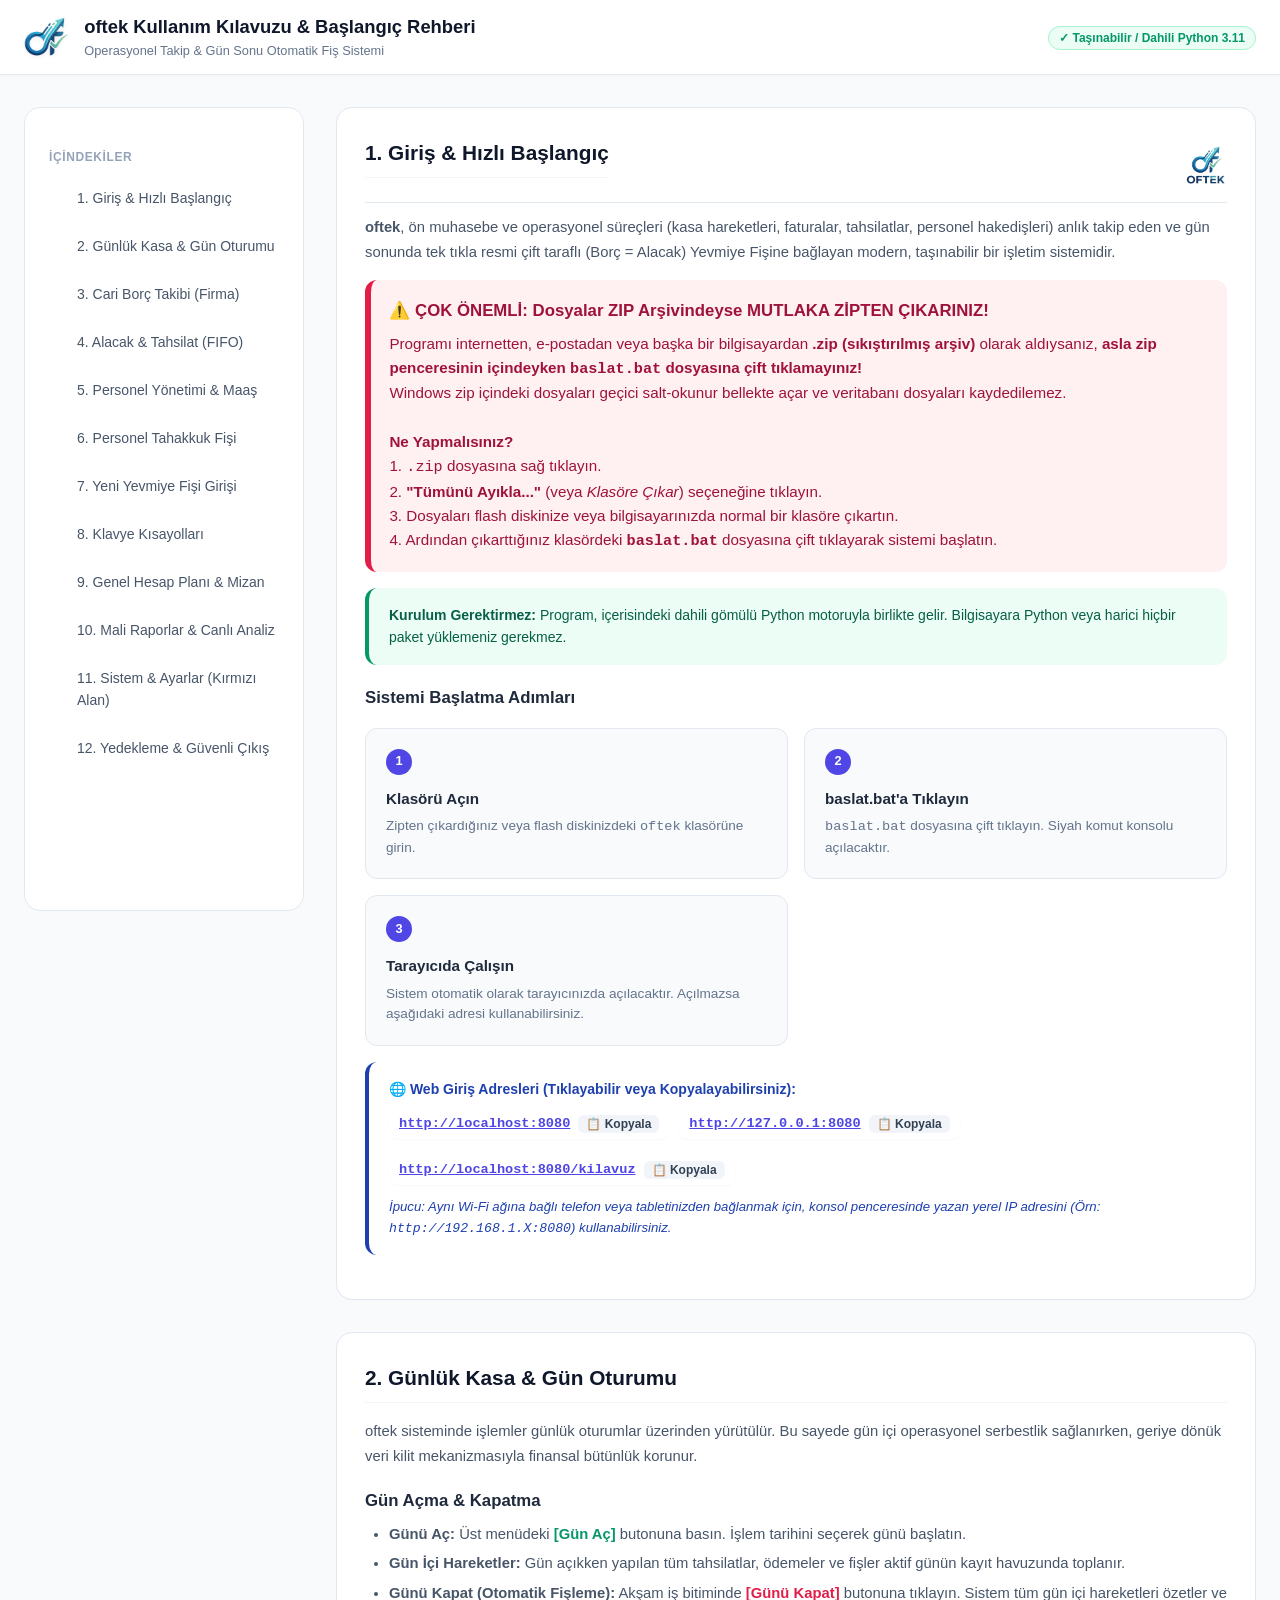
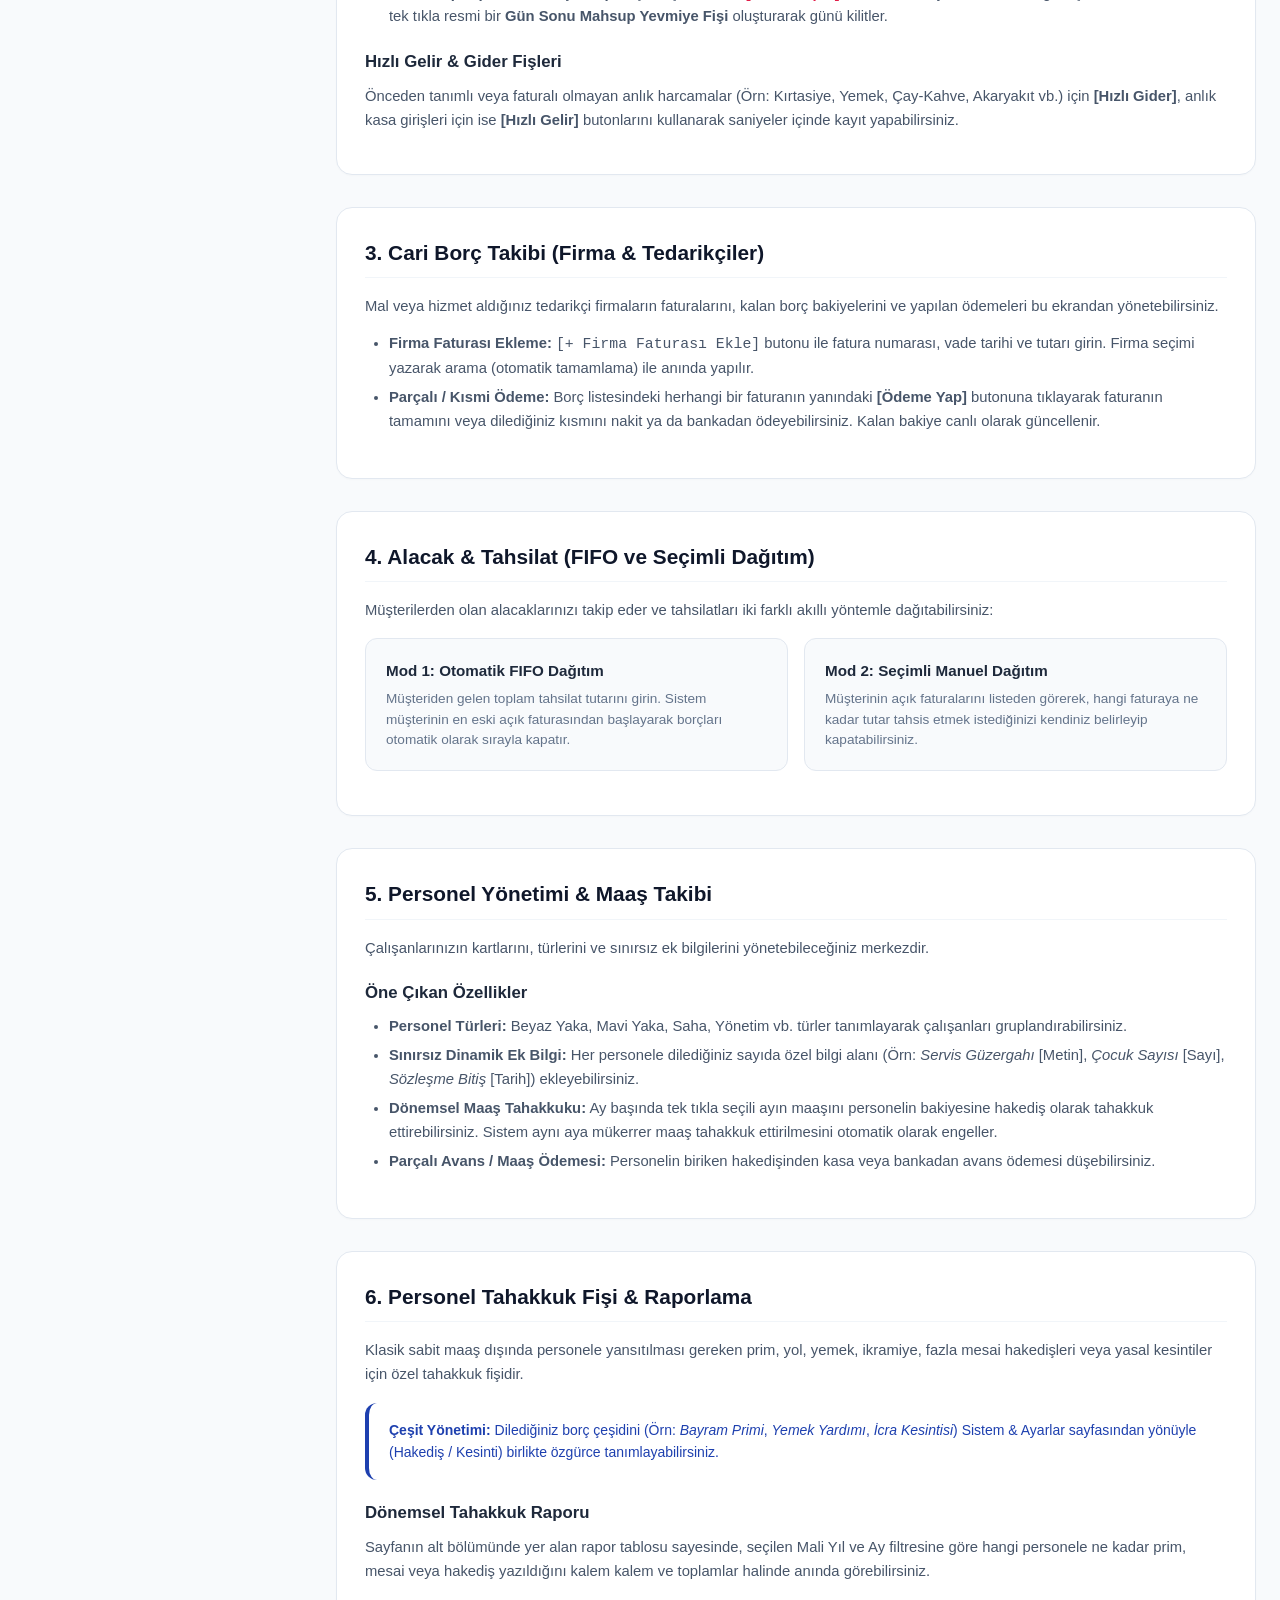
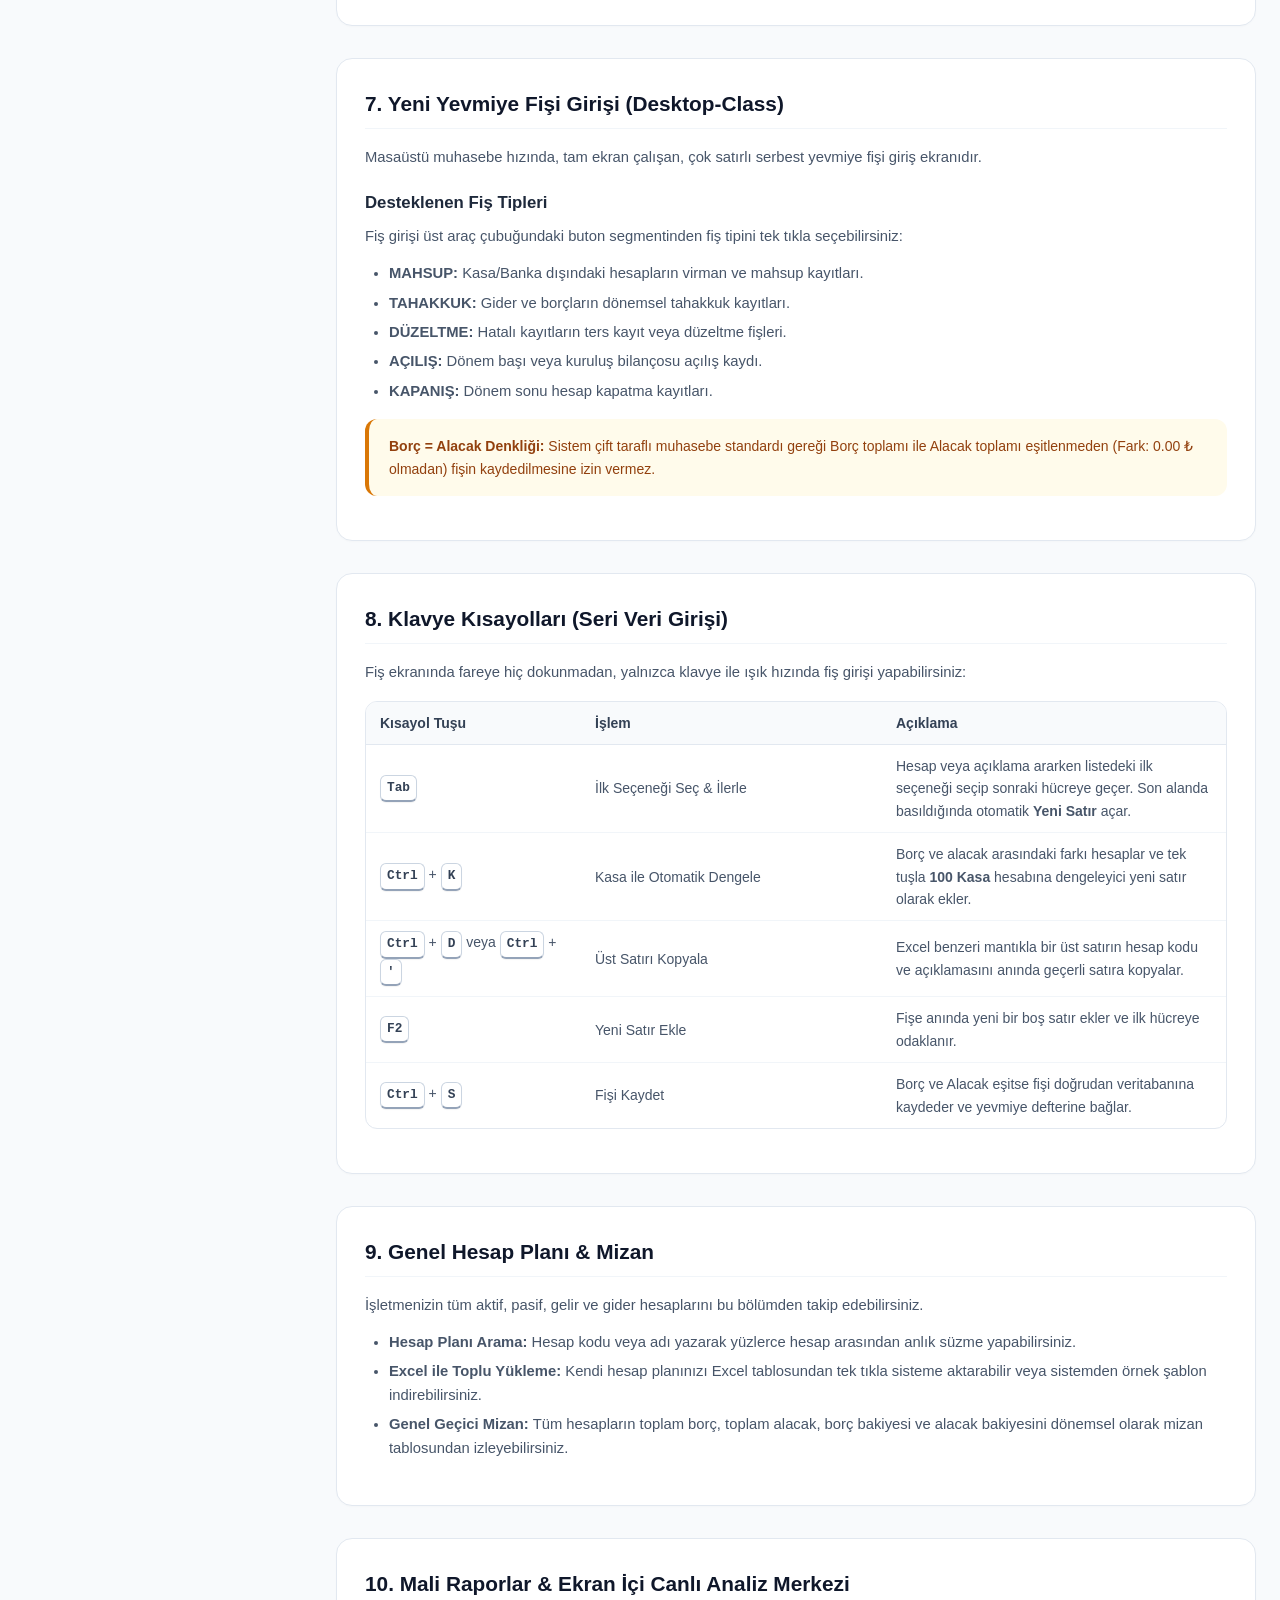
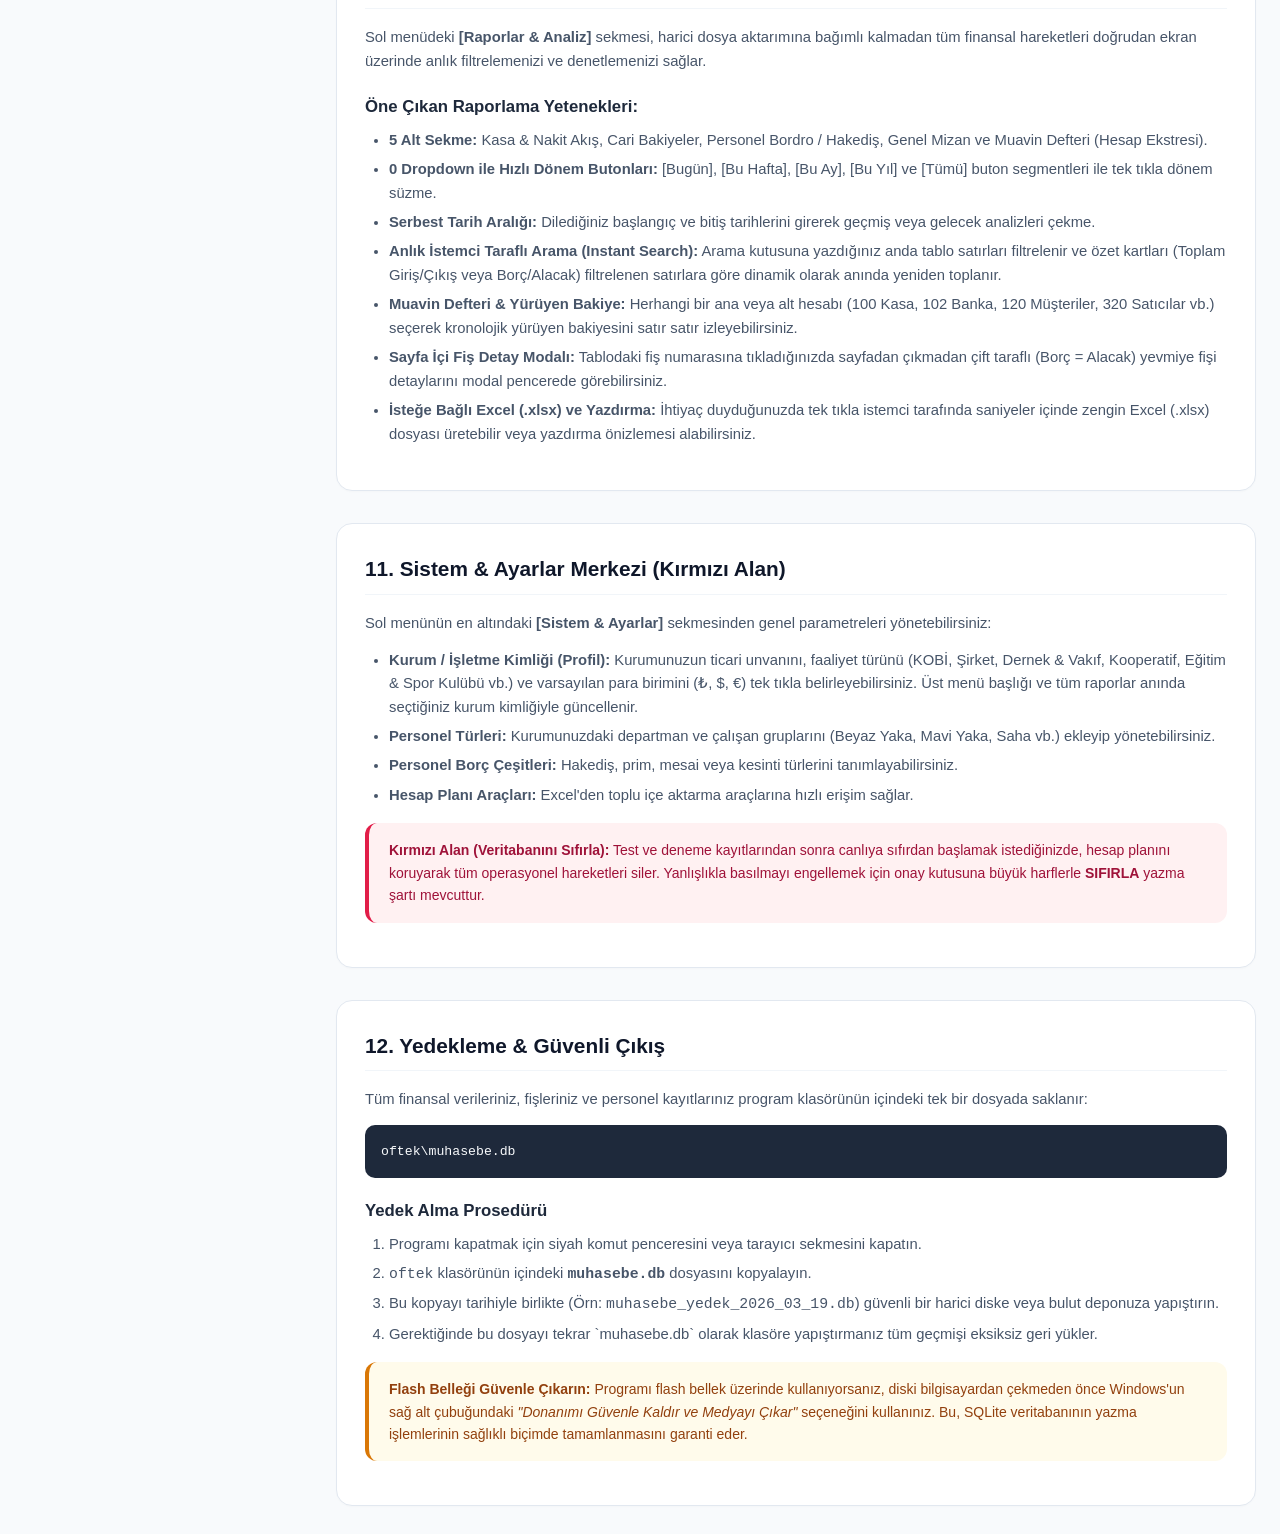
==== kullanim_kilavuzu.html @ 8d9b79d9 "Ilk surum: oftek v1.0.0 - Bagimsiz, tasinabilir operasyonel takip ve yevmiye fisi sistemi" ====
<!DOCTYPE html>
<html lang="tr">
<head>
    <meta charset="UTF-8">
    <meta name="viewport" content="width=device-width, initial-scale=1.0">
    <title>oftek - Kullanım Kılavuzu</title>
    <link rel="icon" type="image/png" href="web/img/logo-sade.png">

    <!-- Temel SEO Meta Etiketleri -->
    <meta name="description" content="oftek Kullanım Kılavuzu: Açık kaynak, bağımsız ve taşınabilir ön muhasebe, cari takip, kasa yönetimi ve yevmiye fişi sistemi rehberi.">
    <meta name="keywords" content="oftek, kullanım kılavuzu, ön muhasebe, cari takip, kasa yönetimi, yevmiye fişi, genel hesap planı, açık kaynak rehber">
    <meta name="author" content="oftek Open Source Project">
    <meta name="robots" content="index, follow">
    <meta name="language" content="tr">

    <!-- Coğrafi (GEO) Meta Etiketleri -->
    <meta name="geo.region" content="TR">
    <meta name="geo.placename" content="Türkiye">
    <meta name="geo.position" content="39.9334;32.8597">
    <meta name="ICBM" content="39.9334, 32.8597">

    <!-- Open Graph Meta Etiketleri -->
    <meta property="og:type" content="article">
    <meta property="og:site_name" content="oftek">
    <meta property="og:title" content="oftek - Kullanım Kılavuzu">
    <meta property="og:description" content="Açık kaynak ön muhasebe, cari takip ve yevmiye fişi sistemi kullanım rehberi.">
    <meta property="og:image" content="web/img/logo-isim.png">
    <meta property="og:locale" content="tr_TR">
    <style>
        :root {
            --primary: #4f46e5;
            --primary-dark: #4338ca;
            --primary-light: #eef2ff;
            --slate-900: #0f172a;
            --slate-800: #1e293b;
            --slate-700: #334155;
            --slate-600: #475569;
            --slate-500: #64748b;
            --slate-400: #94a3b8;
            --slate-200: #e2e8f0;
            --slate-100: #f1f5f9;
            --slate-50: #f8fafc;
            --emerald: #059669;
            --emerald-bg: #ecfdf5;
            --amber: #d97706;
            --amber-bg: #fffbeb;
            --rose: #e11d48;
            --rose-bg: #fff1f2;
        }

        * {
            box-sizing: border-box;
            margin: 0;
            padding: 0;
        }

        body {
            font-family: -apple-system, BlinkMacSystemFont, "Segoe UI", Roboto, "Helvetica Neue", Arial, sans-serif;
            background-color: var(--slate-50);
            color: var(--slate-700);
            line-height: 1.6;
            font-size: 14px;
        }

        /* Header */
        header {
            background-color: white;
            border-bottom: 1px solid var(--slate-200);
            position: sticky;
            top: 0;
            z-index: 40;
            box-shadow: 0 1px 3px rgba(0,0,0,0.03);
        }

        .header-container {
            max-width: 1400px;
            margin: 0 auto;
            padding: 12px 24px;
            display: flex;
            align-items: center;
            justify-content: space-between;
        }

        .logo-area {
            display: flex;
            align-items: center;
            gap: 14px;
        }

        .guide-logo-img {
            height: 40px;
            width: auto;
            object-fit: contain;
            filter: drop-shadow(0 1px 2px rgba(0,0,0,0.08));
        }

        .logo-badge {
            display: none;
        }

        .logo-title {
            font-size: 1.15rem;
            font-weight: 700;
            color: var(--slate-900);
        }

        .logo-sub {
            font-size: 0.8rem;
            color: var(--slate-500);
        }

        .badge-portable {
            background: var(--emerald-bg);
            color: var(--emerald);
            border: 1px solid #a7f3d0;
            padding: 4px 10px;
            border-radius: 20px;
            font-size: 0.75rem;
            font-weight: 600;
        }

        /* Ana Düzen */
        .layout-container {
            max-width: 1280px;
            margin: 0 auto;
            display: flex;
            gap: 2rem;
            padding: 2rem 1.5rem;
        }

        /* Sol Navigasyon */
        aside {
            width: 280px;
            flex-shrink: 0;
            position: sticky;
            top: 5rem;
            height: calc(100vh - 6rem);
            overflow-y: auto;
            background: #ffffff;
            border: 1px solid var(--slate-200);
            border-radius: 16px;
            padding: 1.25rem 1rem;
        }

        aside h3 {
            font-size: 0.75rem;
            text-transform: uppercase;
            letter-spacing: 0.05em;
            color: var(--slate-400);
            margin-bottom: 0.75rem;
            padding-left: 0.5rem;
        }

        aside ul {
            list-style: none;
            display: flex;
            flex-direction: column;
            gap: 4px;
        }

        aside a {
            display: block;
            padding: 8px 12px;
            color: var(--slate-600);
            text-decoration: none;
            font-size: 0.875rem;
            font-weight: 500;
            border-radius: 8px;
            transition: all 0.15s ease;
        }

        aside a:hover {
            background: var(--primary-light);
            color: var(--primary);
        }

        /* Sağ İçerik */
        main {
            flex: 1;
            min-width: 0;
            display: flex;
            flex-direction: column;
            gap: 2rem;
        }

        .card {
            background: #ffffff;
            border: 1px solid var(--slate-200);
            border-radius: 16px;
            padding: 1.75rem;
            box-shadow: 0 1px 2px rgba(0,0,0,0.02);
        }

        h1 {
            font-size: 1.75rem;
            font-weight: 800;
            color: var(--slate-900);
            margin-bottom: 0.5rem;
        }

        h2 {
            font-size: 1.3rem;
            font-weight: 700;
            color: var(--slate-900);
            display: flex;
            align-items: center;
            gap: 8px;
            margin-bottom: 1rem;
            padding-bottom: 0.5rem;
            border-bottom: 1px solid var(--slate-100);
        }

        h3 {
            font-size: 1.05rem;
            font-weight: 600;
            color: var(--slate-800);
            margin: 1.25rem 0 0.5rem 0;
        }

        p {
            font-size: 0.925rem;
            color: var(--slate-600);
            margin-bottom: 0.85rem;
            line-height: 1.65;
        }

        ul, ol {
            margin-left: 1.5rem;
            margin-bottom: 1rem;
            color: var(--slate-600);
            font-size: 0.925rem;
        }

        li {
            margin-bottom: 0.35rem;
        }

        /* Bilgi Kutuları */
        .callout {
            padding: 1rem 1.25rem;
            border-radius: 12px;
            margin: 1rem 0;
            font-size: 0.875rem;
            border-left: 4px solid transparent;
        }

        .callout-info {
            background: var(--blue-bg);
            border-color: var(--blue);
            color: #1e40af;
        }

        .callout-success {
            background: var(--emerald-bg);
            border-color: var(--emerald);
            color: #065f46;
        }

        .callout-warning {
            background: var(--amber-bg);
            border-color: var(--amber);
            color: #92400e;
        }

        .callout-danger {
            background: var(--rose-bg);
            border-color: var(--rose);
            color: #9f1239;
        }

        /* Tıklanabilir & Kopyalanabilir Link Kutusu */
        .link-box {
            display: inline-flex;
            align-items: center;
            gap: 8px;
            background: #ffffff;
            border: 1px solid var(--slate-300);
            padding: 4px 10px;
            border-radius: 8px;
            font-family: ui-monospace, SFMono-Regular, Menlo, Monaco, Consolas, monospace;
            font-size: 0.85rem;
            margin: 3px 0;
            vertical-align: middle;
            box-shadow: 0 1px 2px rgba(0,0,0,0.03);
        }

        .link-box a {
            color: var(--primary);
            text-decoration: underline;
            font-weight: 700;
            word-break: break-all;
        }

        .link-box a:hover {
            color: var(--primary-dark);
        }

        .btn-copy {
            background: var(--slate-100);
            border: 1px solid var(--slate-300);
            color: var(--slate-700);
            padding: 2px 8px;
            border-radius: 6px;
            font-size: 0.75rem;
            cursor: pointer;
            font-weight: 600;
            transition: all 0.15s ease;
            white-space: nowrap;
            user-select: none;
        }

        .btn-copy:hover {
            background: var(--slate-200);
            color: var(--slate-900);
        }

        .btn-copy.copied {
            background: #ecfdf5;
            color: #059669;
            border-color: #a7f3d0;
        }

        /* Klavye Tuşu Biçimi (KBD) */
        kbd {
            display: inline-block;
            padding: 2px 6px;
            font-size: 0.8rem;
            font-family: ui-monospace, SFMono-Regular, Menlo, Monaco, Consolas, monospace;
            font-weight: 600;
            color: var(--slate-700);
            background: #ffffff;
            border: 1px solid #cbd5e1;
            border-bottom: 2px solid #94a3b8;
            border-radius: 6px;
            box-shadow: 0 1px 1px rgba(0,0,0,0.05);
        }

        /* Tablolar */
        .table-responsive {
            overflow-x: auto;
            margin: 1rem 0;
            border: 1px solid var(--slate-200);
            border-radius: 12px;
        }

        table {
            width: 100%;
            border-collapse: collapse;
            text-align: left;
            font-size: 0.875rem;
        }

        th {
            background: var(--slate-50);
            color: var(--slate-700);
            font-weight: 600;
            padding: 10px 14px;
            border-bottom: 1px solid var(--slate-200);
        }

        td {
            padding: 10px 14px;
            border-bottom: 1px solid var(--slate-100);
            color: var(--slate-600);
        }

        tr:last-child td {
            border-bottom: none;
        }

        tr:hover td {
            background: #f8fafc;
        }

        /* Adım Kartları */
        .step-grid {
            display: grid;
            grid-template-columns: repeat(auto-fit, minmax(280px, 1fr));
            gap: 1rem;
            margin: 1rem 0;
        }

        .step-card {
            background: var(--slate-50);
            border: 1px solid var(--slate-200);
            border-radius: 12px;
            padding: 1.25rem;
        }

        .step-num {
            display: inline-flex;
            align-items: center;
            justify-content: center;
            width: 26px;
            height: 26px;
            border-radius: 50%;
            background: var(--primary);
            color: white;
            font-size: 0.8rem;
            font-weight: 700;
            margin-bottom: 0.75rem;
        }

        .step-title {
            font-weight: 700;
            color: var(--slate-800);
            margin-bottom: 0.35rem;
            font-size: 0.95rem;
        }

        .step-desc {
            font-size: 0.85rem;
            color: var(--slate-500);
            line-height: 1.5;
        }

        /* Kod Bloğu */
        pre {
            background: #1e293b;
            color: #f8fafc;
            padding: 1rem;
            border-radius: 10px;
            font-family: ui-monospace, SFMono-Regular, Menlo, Monaco, Consolas, monospace;
            font-size: 0.825rem;
            overflow-x: auto;
            margin: 0.75rem 0;
        }

        /* Responsive */
        @media (max-width: 900px) {
            .layout-container {
                flex-direction: column;
                padding: 1rem;
            }

            aside {
                width: 100%;
                position: static;
                height: auto;
                max-height: 220px;
            }
        }

        @media print {
            aside, header {
                display: none !important;
            }
            .layout-container {
                padding: 0;
            }
            .card {
                border: none;
                box-shadow: none;
                padding: 0.5rem 0;
            }
        }
    </style>
</head>
<body>

    <!-- Üst Header -->
    <header>
        <div class="header-container">
            <div class="logo-area">
                <img src="web/img/logo-sade.png" alt="oftek Logo" class="guide-logo-img">
                <div>
                    <div class="logo-title">oftek Kullanım Kılavuzu & Başlangıç Rehberi</div>
                    <div class="logo-sub">Operasyonel Takip & Gün Sonu Otomatik Fiş Sistemi</div>
                </div>
            </div>
            <div>
                <span class="badge-portable">✓ Taşınabilir / Dahili Python 3.11</span>
            </div>
        </div>
    </header>

    <!-- Ana Gövde -->
    <div class="layout-container">

        <!-- Sol Hızlı Menü -->
        <aside>
            <h3>İçindekiler</h3>
            <ul>
                <li><a href="#giris">1. Giriş & Hızlı Başlangıç</a></li>
                <li><a href="#gunluk-kasa">2. Günlük Kasa & Gün Oturumu</a></li>
                <li><a href="#cari-borclar">3. Cari Borç Takibi (Firma)</a></li>
                <li><a href="#alacak-tahsilat">4. Alacak & Tahsilat (FIFO)</a></li>
                <li><a href="#personel">5. Personel Yönetimi & Maaş</a></li>
                <li><a href="#tahakkuk-fisi">6. Personel Tahakkuk Fişi</a></li>
                <li><a href="#yevmiye-fisi">7. Yeni Yevmiye Fişi Girişi</a></li>
                <li><a href="#kisayollar">8. Klavye Kısayolları</a></li>
                <li><a href="#hesap-plani">9. Genel Hesap Planı & Mizan</a></li>
                <li><a href="#raporlar-analiz">10. Mali Raporlar & Canlı Analiz</a></li>
                <li><a href="#sistem-ayarlar">11. Sistem & Ayarlar (Kırmızı Alan)</a></li>
                <li><a href="#yedekleme">12. Yedekleme & Güvenli Çıkış</a></li>
            </ul>
        </aside>

        <!-- Sağ Ana İçerik -->
        <main>

            <!-- 1. GİRİŞ & HIZLI BAŞLANGIÇ -->
            <section id="giris" class="card">
                <div style="display: flex; align-items: center; justify-content: space-between; flex-wrap: wrap; gap: 1rem; margin-bottom: 0.75rem; border-bottom: 1px solid var(--slate-200); padding-bottom: 0.5rem;">
                    <h2>1. Giriş & Hızlı Başlangıç</h2>
                    <img src="web/img/logo-isim.png" alt="oftek" style="height: 42px; width: auto; object-fit: contain;">
                </div>
                <p>
                    <strong>oftek</strong>, ön muhasebe ve operasyonel süreçleri (kasa hareketleri, faturalar, tahsilatlar, personel hakedişleri) anlık takip eden ve gün sonunda tek tıkla resmi çift taraflı (Borç = Alacak) Yevmiye Fişine bağlayan modern, taşınabilir bir işletim sistemidir.
                </p>

                <!-- ZIP ÇIKARMA UYARISI -->
                <div class="callout callout-danger" style="font-size: 0.95rem; border-left-width: 6px; padding: 1.15rem;">
                    <div style="font-weight: 800; font-size: 1.05rem; margin-bottom: 0.4rem;">
                        ⚠️ ÇOK ÖNEMLİ: Dosyalar ZIP Arşivindeyse MUTLAKA ZİPTEN ÇIKARINIZ!
                    </div>
                    Programı internetten, e-postadan veya başka bir bilgisayardan <strong>.zip (sıkıştırılmış arşiv)</strong> olarak aldıysanız, <strong>asla zip penceresinin içindeyken <code>baslat.bat</code> dosyasına çift tıklamayınız!</strong><br>
                    Windows zip içindeki dosyaları geçici salt-okunur bellekte açar ve veritabanı dosyaları kaydedilemez.<br><br>
                    <strong>Ne Yapmalısınız?</strong><br>
                    1. <code>.zip</code> dosyasına sağ tıklayın.<br>
                    2. <strong>"Tümünü Ayıkla..."</strong> (veya <em>Klasöre Çıkar</em>) seçeneğine tıklayın.<br>
                    3. Dosyaları flash diskinize veya bilgisayarınızda normal bir klasöre çıkartın.<br>
                    4. Ardından çıkarttığınız klasördeki <strong><code>baslat.bat</code></strong> dosyasına çift tıklayarak sistemi başlatın.
                </div>

                <div class="callout callout-success">
                    <strong>Kurulum Gerektirmez:</strong> Program, içerisindeki dahili gömülü Python motoruyla birlikte gelir. Bilgisayara Python veya harici hiçbir paket yüklemeniz gerekmez.
                </div>

                <h3>Sistemi Başlatma Adımları</h3>
                <div class="step-grid">
                    <div class="step-card">
                        <div class="step-num">1</div>
                        <div class="step-title">Klasörü Açın</div>
                        <div class="step-desc">Zipten çıkardığınız veya flash diskinizdeki <code>oftek</code> klasörüne girin.</div>
                    </div>
                    <div class="step-card">
                        <div class="step-num">2</div>
                        <div class="step-title">baslat.bat'a Tıklayın</div>
                        <div class="step-desc"><code>baslat.bat</code> dosyasına çift tıklayın. Siyah komut konsolu açılacaktır.</div>
                    </div>
                    <div class="step-card">
                        <div class="step-num">3</div>
                        <div class="step-title">Tarayıcıda Çalışın</div>
                        <div class="step-desc">Sistem otomatik olarak tarayıcınızda açılacaktır. Açılmazsa aşağıdaki adresi kullanabilirsiniz.</div>
                    </div>
                </div>

                <!-- TIKLANABİLİR & KOPYALANABİLİR LİNK BÖLÜMÜ -->
                <div class="callout callout-info">
                    <div style="font-weight: 700; margin-bottom: 0.35rem;">🌐 Web Giriş Adresleri (Tıklayabilir veya Kopyalayabilirsiniz):</div>
                    <div style="display: flex; flex-wrap: wrap; gap: 10px; margin-top: 6px;">
                        <span class="link-box">
                            <a href="http://localhost:8080" target="_blank" title="oftek Ana Sayfasını Yeni Sekmede Aç">http://localhost:8080</a>
                            <button type="button" class="btn-copy" onclick="copyToClipboard('http://localhost:8080', this)">📋 Kopyala</button>
                        </span>
                        <span class="link-box">
                            <a href="http://127.0.0.1:8080" target="_blank" title="Yerel IP ile Aç">http://127.0.0.1:8080</a>
                            <button type="button" class="btn-copy" onclick="copyToClipboard('http://127.0.0.1:8080', this)">📋 Kopyala</button>
                        </span>
                        <span class="link-box">
                            <a href="http://localhost:8080/kilavuz" target="_blank" title="Kullanım Kılavuzunu Webden Aç">http://localhost:8080/kilavuz</a>
                            <button type="button" class="btn-copy" onclick="copyToClipboard('http://localhost:8080/kilavuz', this)">📋 Kopyala</button>
                        </span>
                    </div>
                    <div style="font-size: 0.825rem; color: #1e40af; margin-top: 8px;">
                        <em>İpucu: Aynı Wi-Fi ağına bağlı telefon veya tabletinizden bağlanmak için, konsol penceresinde yazan yerel IP adresini (Örn: <code>http://192.168.1.X:8080</code>) kullanabilirsiniz.</em>
                    </div>
                </div>
            </section>

            <!-- 2. GÜNLÜK KASA & GÜN OTURUMU -->
            <section id="gunluk-kasa" class="card">
                <h2>2. Günlük Kasa & Gün Oturumu</h2>
                <p>
                    oftek sisteminde işlemler günlük oturumlar üzerinden yürütülür. Bu sayede gün içi operasyonel serbestlik sağlanırken, geriye dönük veri kilit mekanizmasıyla finansal bütünlük korunur.
                </p>

                <h3>Gün Açma & Kapatma</h3>
                <ul>
                    <li><strong>Günü Aç:</strong> Üst menüdeki <span style="color:var(--emerald); font-weight:bold;">[Gün Aç]</span> butonuna basın. İşlem tarihini seçerek günü başlatın.</li>
                    <li><strong>Gün İçi Hareketler:</strong> Gün açıkken yapılan tüm tahsilatlar, ödemeler ve fişler aktif günün kayıt havuzunda toplanır.</li>
                    <li><strong>Günü Kapat (Otomatik Fişleme):</strong> Akşam iş bitiminde <span style="color:var(--rose); font-weight:bold;">[Günü Kapat]</span> butonuna tıklayın. Sistem tüm gün içi hareketleri özetler ve tek tıkla resmi bir <strong>Gün Sonu Mahsup Yevmiye Fişi</strong> oluşturarak günü kilitler.</li>
                </ul>

                <h3>Hızlı Gelir & Gider Fişleri</h3>
                <p>
                    Önceden tanımlı veya faturalı olmayan anlık harcamalar (Örn: Kırtasiye, Yemek, Çay-Kahve, Akaryakıt vb.) için <strong>[Hızlı Gider]</strong>, anlık kasa girişleri için ise <strong>[Hızlı Gelir]</strong> butonlarını kullanarak saniyeler içinde kayıt yapabilirsiniz.
                </p>
            </section>

            <!-- 3. CARİ BORÇ TAKİBİ -->
            <section id="cari-borclar" class="card">
                <h2>3. Cari Borç Takibi (Firma & Tedarikçiler)</h2>
                <p>
                    Mal veya hizmet aldığınız tedarikçi firmaların faturalarını, kalan borç bakiyelerini ve yapılan ödemeleri bu ekrandan yönetebilirsiniz.
                </p>

                <ul>
                    <li><strong>Firma Faturası Ekleme:</strong> <code>[+ Firma Faturası Ekle]</code> butonu ile fatura numarası, vade tarihi ve tutarı girin. Firma seçimi yazarak arama (otomatik tamamlama) ile anında yapılır.</li>
                    <li><strong>Parçalı / Kısmi Ödeme:</strong> Borç listesindeki herhangi bir faturanın yanındaki <strong>[Ödeme Yap]</strong> butonuna tıklayarak faturanın tamamını veya dilediğiniz kısmını nakit ya da bankadan ödeyebilirsiniz. Kalan bakiye canlı olarak güncellenir.</li>
                </ul>
            </section>

            <!-- 4. ALACAK & TAHSİLAT -->
            <section id="alacak-tahsilat" class="card">
                <h2>4. Alacak & Tahsilat (FIFO ve Seçimli Dağıtım)</h2>
                <p>
                    Müşterilerden olan alacaklarınızı takip eder ve tahsilatları iki farklı akıllı yöntemle dağıtabilirsiniz:
                </p>

                <div class="step-grid">
                    <div class="step-card">
                        <div class="step-title">Mod 1: Otomatik FIFO Dağıtım</div>
                        <div class="step-desc">Müşteriden gelen toplam tahsilat tutarını girin. Sistem müşterinin en eski açık faturasından başlayarak borçları otomatik olarak sırayla kapatır.</div>
                    </div>
                    <div class="step-card">
                        <div class="step-title">Mod 2: Seçimli Manuel Dağıtım</div>
                        <div class="step-desc">Müşterinin açık faturalarını listeden görerek, hangi faturaya ne kadar tutar tahsis etmek istediğinizi kendiniz belirleyip kapatabilirsiniz.</div>
                    </div>
                </div>
            </section>

            <!-- 5. PERSONEL YÖNETİMİ & MAAŞ -->
            <section id="personel" class="card">
                <h2>5. Personel Yönetimi & Maaş Takibi</h2>
                <p>
                    Çalışanlarınızın kartlarını, türlerini ve sınırsız ek bilgilerini yönetebileceğiniz merkezdir.
                </p>

                <h3>Öne Çıkan Özellikler</h3>
                <ul>
                    <li><strong>Personel Türleri:</strong> Beyaz Yaka, Mavi Yaka, Saha, Yönetim vb. türler tanımlayarak çalışanları gruplandırabilirsiniz.</li>
                    <li><strong>Sınırsız Dinamik Ek Bilgi:</strong> Her personele dilediğiniz sayıda özel bilgi alanı (Örn: <em>Servis Güzergahı</em> [Metin], <em>Çocuk Sayısı</em> [Sayı], <em>Sözleşme Bitiş</em> [Tarih]) ekleyebilirsiniz.</li>
                    <li><strong>Dönemsel Maaş Tahakkuku:</strong> Ay başında tek tıkla seçili ayın maaşını personelin bakiyesine hakediş olarak tahakkuk ettirebilirsiniz. Sistem aynı aya mükerrer maaş tahakkuk ettirilmesini otomatik olarak engeller.</li>
                    <li><strong>Parçalı Avans / Maaş Ödemesi:</strong> Personelin biriken hakedişinden kasa veya bankadan avans ödemesi düşebilirsiniz.</li>
                </ul>
            </section>

            <!-- 6. PERSONEL TAHAKKUK FİŞİ -->
            <section id="tahakkuk-fisi" class="card">
                <h2>6. Personel Tahakkuk Fişi & Raporlama</h2>
                <p>
                    Klasik sabit maaş dışında personele yansıtılması gereken prim, yol, yemek, ikramiye, fazla mesai hakedişleri veya yasal kesintiler için özel tahakkuk fişidir.
                </p>

                <div class="callout callout-info">
                    <strong>Çeşit Yönetimi:</strong> Dilediğiniz borç çeşidini (Örn: <em>Bayram Primi</em>, <em>Yemek Yardımı</em>, <em>İcra Kesintisi</em>) Sistem & Ayarlar sayfasından yönüyle (Hakediş / Kesinti) birlikte özgürce tanımlayabilirsiniz.
                </div>

                <h3>Dönemsel Tahakkuk Raporu</h3>
                <p>
                    Sayfanın alt bölümünde yer alan rapor tablosu sayesinde, seçilen Mali Yıl ve Ay filtresine göre hangi personele ne kadar prim, mesai veya hakediş yazıldığını kalem kalem ve toplamlar halinde anında görebilirsiniz.
                </p>
            </section>

            <!-- 7. YENİ YEVMİYE FİŞİ GİRİŞİ -->
            <section id="yevmiye-fisi" class="card">
                <h2>7. Yeni Yevmiye Fişi Girişi (Desktop-Class)</h2>
                <p>
                    Masaüstü muhasebe hızında, tam ekran çalışan, çok satırlı serbest yevmiye fişi giriş ekranıdır.
                </p>

                <h3>Desteklenen Fiş Tipleri</h3>
                <p>
                    Fiş girişi üst araç çubuğundaki buton segmentinden fiş tipini tek tıkla seçebilirsiniz:
                </p>
                <ul>
                    <li><strong>MAHSUP:</strong> Kasa/Banka dışındaki hesapların virman ve mahsup kayıtları.</li>
                    <li><strong>TAHAKKUK:</strong> Gider ve borçların dönemsel tahakkuk kayıtları.</li>
                    <li><strong>DÜZELTME:</strong> Hatalı kayıtların ters kayıt veya düzeltme fişleri.</li>
                    <li><strong>AÇILIŞ:</strong> Dönem başı veya kuruluş bilançosu açılış kaydı.</li>
                    <li><strong>KAPANIŞ:</strong> Dönem sonu hesap kapatma kayıtları.</li>
                </ul>

                <div class="callout callout-warning">
                    <strong>Borç = Alacak Denkliği:</strong> Sistem çift taraflı muhasebe standardı gereği Borç toplamı ile Alacak toplamı eşitlenmeden (Fark: 0.00 ₺ olmadan) fişin kaydedilmesine izin vermez.
                </div>
            </section>

            <!-- 8. KLAVYE KISAYOLLARI -->
            <section id="kisayollar" class="card">
                <h2>8. Klavye Kısayolları (Seri Veri Girişi)</h2>
                <p>
                    Fiş ekranında fareye hiç dokunmadan, yalnızca klavye ile ışık hızında fiş girişi yapabilirsiniz:
                </p>

                <div class="table-responsive">
                    <table>
                        <thead>
                            <tr>
                                <th style="width: 25%;">Kısayol Tuşu</th>
                                <th style="width: 35%;">İşlem</th>
                                <th>Açıklama</th>
                            </tr>
                        </thead>
                        <tbody>
                            <tr>
                                <td><kbd>Tab</kbd></td>
                                <td>İlk Seçeneği Seç & İlerle</td>
                                <td>Hesap veya açıklama ararken listedeki ilk seçeneği seçip sonraki hücreye geçer. Son alanda basıldığında otomatik <strong>Yeni Satır</strong> açar.</td>
                            </tr>
                            <tr>
                                <td><kbd>Ctrl</kbd> + <kbd>K</kbd></td>
                                <td>Kasa ile Otomatik Dengele</td>
                                <td>Borç ve alacak arasındaki farkı hesaplar ve tek tuşla <strong>100 Kasa</strong> hesabına dengeleyici yeni satır olarak ekler.</td>
                            </tr>
                            <tr>
                                <td><kbd>Ctrl</kbd> + <kbd>D</kbd> veya <kbd>Ctrl</kbd> + <kbd>'</kbd></td>
                                <td>Üst Satırı Kopyala</td>
                                <td>Excel benzeri mantıkla bir üst satırın hesap kodu ve açıklamasını anında geçerli satıra kopyalar.</td>
                            </tr>
                            <tr>
                                <td><kbd>F2</kbd></td>
                                <td>Yeni Satır Ekle</td>
                                <td>Fişe anında yeni bir boş satır ekler ve ilk hücreye odaklanır.</td>
                            </tr>
                            <tr>
                                <td><kbd>Ctrl</kbd> + <kbd>S</kbd></td>
                                <td>Fişi Kaydet</td>
                                <td>Borç ve Alacak eşitse fişi doğrudan veritabanına kaydeder ve yevmiye defterine bağlar.</td>
                            </tr>
                        </tbody>
                    </table>
                </div>
            </section>

            <!-- 9. GENEL HESAP PLANI & MİZAN -->
            <section id="hesap-plani" class="card">
                <h2>9. Genel Hesap Planı & Mizan</h2>
                <p>
                    İşletmenizin tüm aktif, pasif, gelir ve gider hesaplarını bu bölümden takip edebilirsiniz.
                </p>

                <ul>
                    <li><strong>Hesap Planı Arama:</strong> Hesap kodu veya adı yazarak yüzlerce hesap arasından anlık süzme yapabilirsiniz.</li>
                    <li><strong>Excel ile Toplu Yükleme:</strong> Kendi hesap planınızı Excel tablosundan tek tıkla sisteme aktarabilir veya sistemden örnek şablon indirebilirsiniz.</li>
                    <li><strong>Genel Geçici Mizan:</strong> Tüm hesapların toplam borç, toplam alacak, borç bakiyesi ve alacak bakiyesini dönemsel olarak mizan tablosundan izleyebilirsiniz.</li>
                </ul>
            </section>

            <!-- 10. MERKEZİ RAPORLAR & EKRAN İÇİ CANLI ANALİZ -->
            <section id="raporlar-analiz" class="card">
                <h2>10. Mali Raporlar & Ekran İçi Canlı Analiz Merkezi</h2>
                <p>
                    Sol menüdeki <strong>[Raporlar & Analiz]</strong> sekmesi, harici dosya aktarımına bağımlı kalmadan tüm finansal hareketleri doğrudan ekran üzerinde anlık filtrelemenizi ve denetlemenizi sağlar.
                </p>

                <h3>Öne Çıkan Raporlama Yetenekleri:</h3>
                <ul>
                    <li><strong>5 Alt Sekme:</strong> Kasa & Nakit Akış, Cari Bakiyeler, Personel Bordro / Hakediş, Genel Mizan ve Muavin Defteri (Hesap Ekstresi).</li>
                    <li><strong>0 Dropdown ile Hızlı Dönem Butonları:</strong> [Bugün], [Bu Hafta], [Bu Ay], [Bu Yıl] ve [Tümü] buton segmentleri ile tek tıkla dönem süzme.</li>
                    <li><strong>Serbest Tarih Aralığı:</strong> Dilediğiniz başlangıç ve bitiş tarihlerini girerek geçmiş veya gelecek analizleri çekme.</li>
                    <li><strong>Anlık İstemci Taraflı Arama (Instant Search):</strong> Arama kutusuna yazdığınız anda tablo satırları filtrelenir ve özet kartları (Toplam Giriş/Çıkış veya Borç/Alacak) filtrelenen satırlara göre dinamik olarak anında yeniden toplanır.</li>
                    <li><strong>Muavin Defteri & Yürüyen Bakiye:</strong> Herhangi bir ana veya alt hesabı (100 Kasa, 102 Banka, 120 Müşteriler, 320 Satıcılar vb.) seçerek kronolojik yürüyen bakiyesini satır satır izleyebilirsiniz.</li>
                    <li><strong>Sayfa İçi Fiş Detay Modalı:</strong> Tablodaki fiş numarasına tıkladığınızda sayfadan çıkmadan çift taraflı (Borç = Alacak) yevmiye fişi detaylarını modal pencerede görebilirsiniz.</li>
                    <li><strong>İsteğe Bağlı Excel (.xlsx) ve Yazdırma:</strong> İhtiyaç duyduğunuzda tek tıkla istemci tarafında saniyeler içinde zengin Excel (.xlsx) dosyası üretebilir veya yazdırma önizlemesi alabilirsiniz.</li>
                </ul>
            </section>

            <!-- 11. SİSTEM & AYARLAR (KIRMIZI ALAN) -->
            <section id="sistem-ayarlar" class="card">
                <h2>11. Sistem & Ayarlar Merkezi (Kırmızı Alan)</h2>
                <p>
                    Sol menünün en altındaki <strong>[Sistem & Ayarlar]</strong> sekmesinden genel parametreleri yönetebilirsiniz:
                </p>

                <ul>
                    <li><strong>Kurum / İşletme Kimliği (Profil):</strong> Kurumunuzun ticari unvanını, faaliyet türünü (KOBİ, Şirket, Dernek & Vakıf, Kooperatif, Eğitim & Spor Kulübü vb.) ve varsayılan para birimini (₺, $, €) tek tıkla belirleyebilirsiniz. Üst menü başlığı ve tüm raporlar anında seçtiğiniz kurum kimliğiyle güncellenir.</li>
                    <li><strong>Personel Türleri:</strong> Kurumunuzdaki departman ve çalışan gruplarını (Beyaz Yaka, Mavi Yaka, Saha vb.) ekleyip yönetebilirsiniz.</li>
                    <li><strong>Personel Borç Çeşitleri:</strong> Hakediş, prim, mesai veya kesinti türlerini tanımlayabilirsiniz.</li>
                    <li><strong>Hesap Planı Araçları:</strong> Excel'den toplu içe aktarma araçlarına hızlı erişim sağlar.</li>
                </ul>

                <div class="callout callout-danger">
                    <strong>Kırmızı Alan (Veritabanını Sıfırla):</strong>
                    Test ve deneme kayıtlarından sonra canlıya sıfırdan başlamak istediğinizde, hesap planını koruyarak tüm operasyonel hareketleri siler. Yanlışlıkla basılmayı engellemek için onay kutusuna büyük harflerle <strong>SIFIRLA</strong> yazma şartı mevcuttur.
                </div>
            </section>

            <!-- 12. YEDEKLEME & GÜVENLİ ÇIKIŞ -->
            <section id="yedekleme" class="card">
                <h2>12. Yedekleme & Güvenli Çıkış</h2>
                <p>
                    Tüm finansal verileriniz, fişleriniz ve personel kayıtlarınız program klasörünün içindeki tek bir dosyada saklanır:
                </p>
                <pre>oftek\muhasebe.db</pre>

                <h3>Yedek Alma Prosedürü</h3>
                <ol>
                    <li>Programı kapatmak için siyah komut penceresini veya tarayıcı sekmesini kapatın.</li>
                    <li><code>oftek</code> klasörünün içindeki <strong><code>muhasebe.db</code></strong> dosyasını kopyalayın.</li>
                    <li>Bu kopyayı tarihiyle birlikte (Örn: <code>muhasebe_yedek_2026_03_19.db</code>) güvenli bir harici diske veya bulut deponuza yapıştırın.</li>
                    <li>Gerektiğinde bu dosyayı tekrar `muhasebe.db` olarak klasöre yapıştırmanız tüm geçmişi eksiksiz geri yükler.</li>
                </ol>

                <div class="callout callout-warning">
                    <strong>Flash Belleği Güvenle Çıkarın:</strong> Programı flash bellek üzerinde kullanıyorsanız, diski bilgisayardan çekmeden önce Windows'un sağ alt çubuğundaki <em>"Donanımı Güvenle Kaldır ve Medyayı Çıkar"</em> seçeneğini kullanınız. Bu, SQLite veritabanının yazma işlemlerinin sağlıklı biçimde tamamlanmasını garanti eder.
                </div>
            </section>

        </main>
    </div>

    <!-- PANOYA KOPYALAMA JAVASCRIPT MOTORU -->
    <script>
        function copyToClipboard(text, btn) {
            if (navigator.clipboard && window.isSecureContext) {
                navigator.clipboard.writeText(text).then(() => markCopied(btn)).catch(() => fallbackCopy(text, btn));
            } else {
                fallbackCopy(text, btn);
            }
        }

        function fallbackCopy(text, btn) {
            try {
                const ta = document.createElement('textarea');
                ta.value = text;
                ta.style.position = 'fixed';
                ta.style.left = '-9999px';
                document.body.appendChild(ta);
                ta.select();
                document.execCommand('copy');
                document.body.removeChild(ta);
                markCopied(btn);
            } catch (e) {
                btn.innerText = 'Seçiniz';
            }
        }

        function markCopied(btn) {
            const orig = btn.innerText;
            btn.innerText = '✓ Kopyalandı!';
            btn.classList.add('copied');
            setTimeout(() => {
                btn.innerText = orig;
                btn.classList.remove('copied');
            }, 2000);
        }
    </script>
</body>
</html>
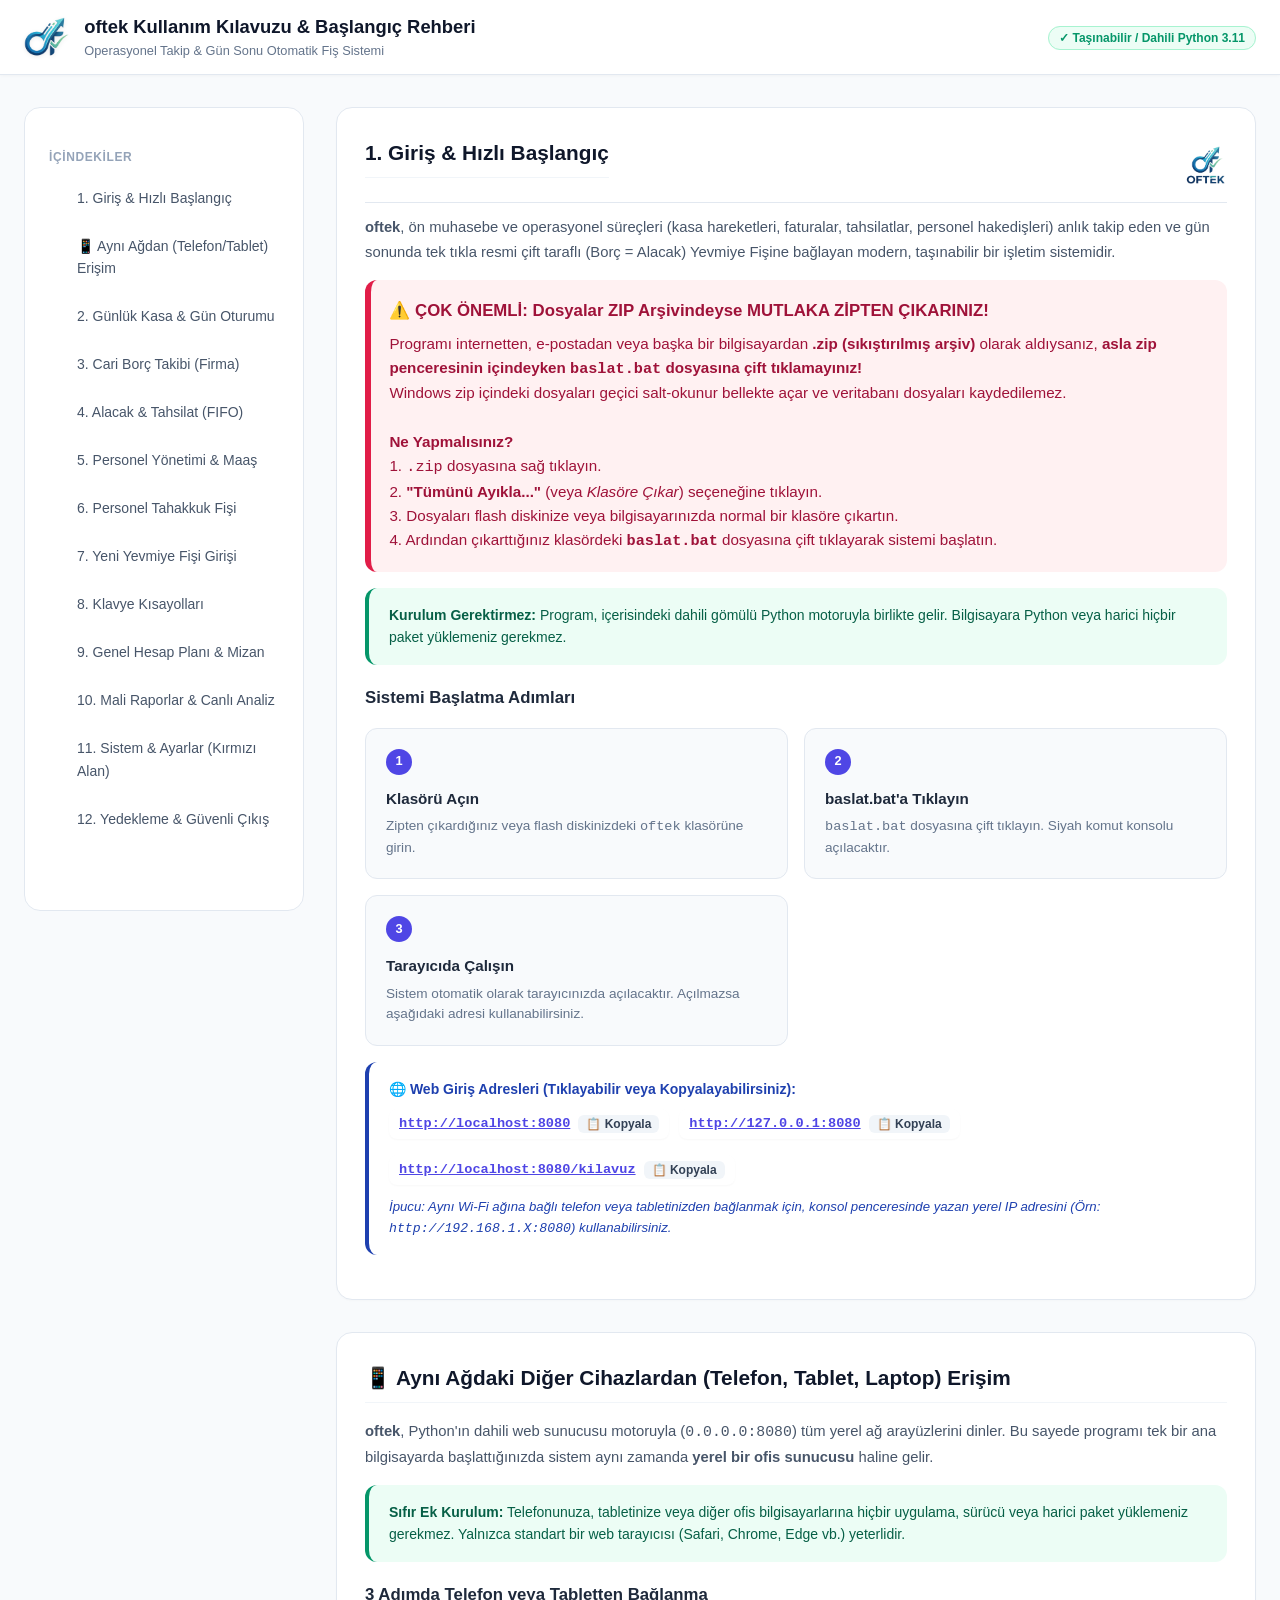
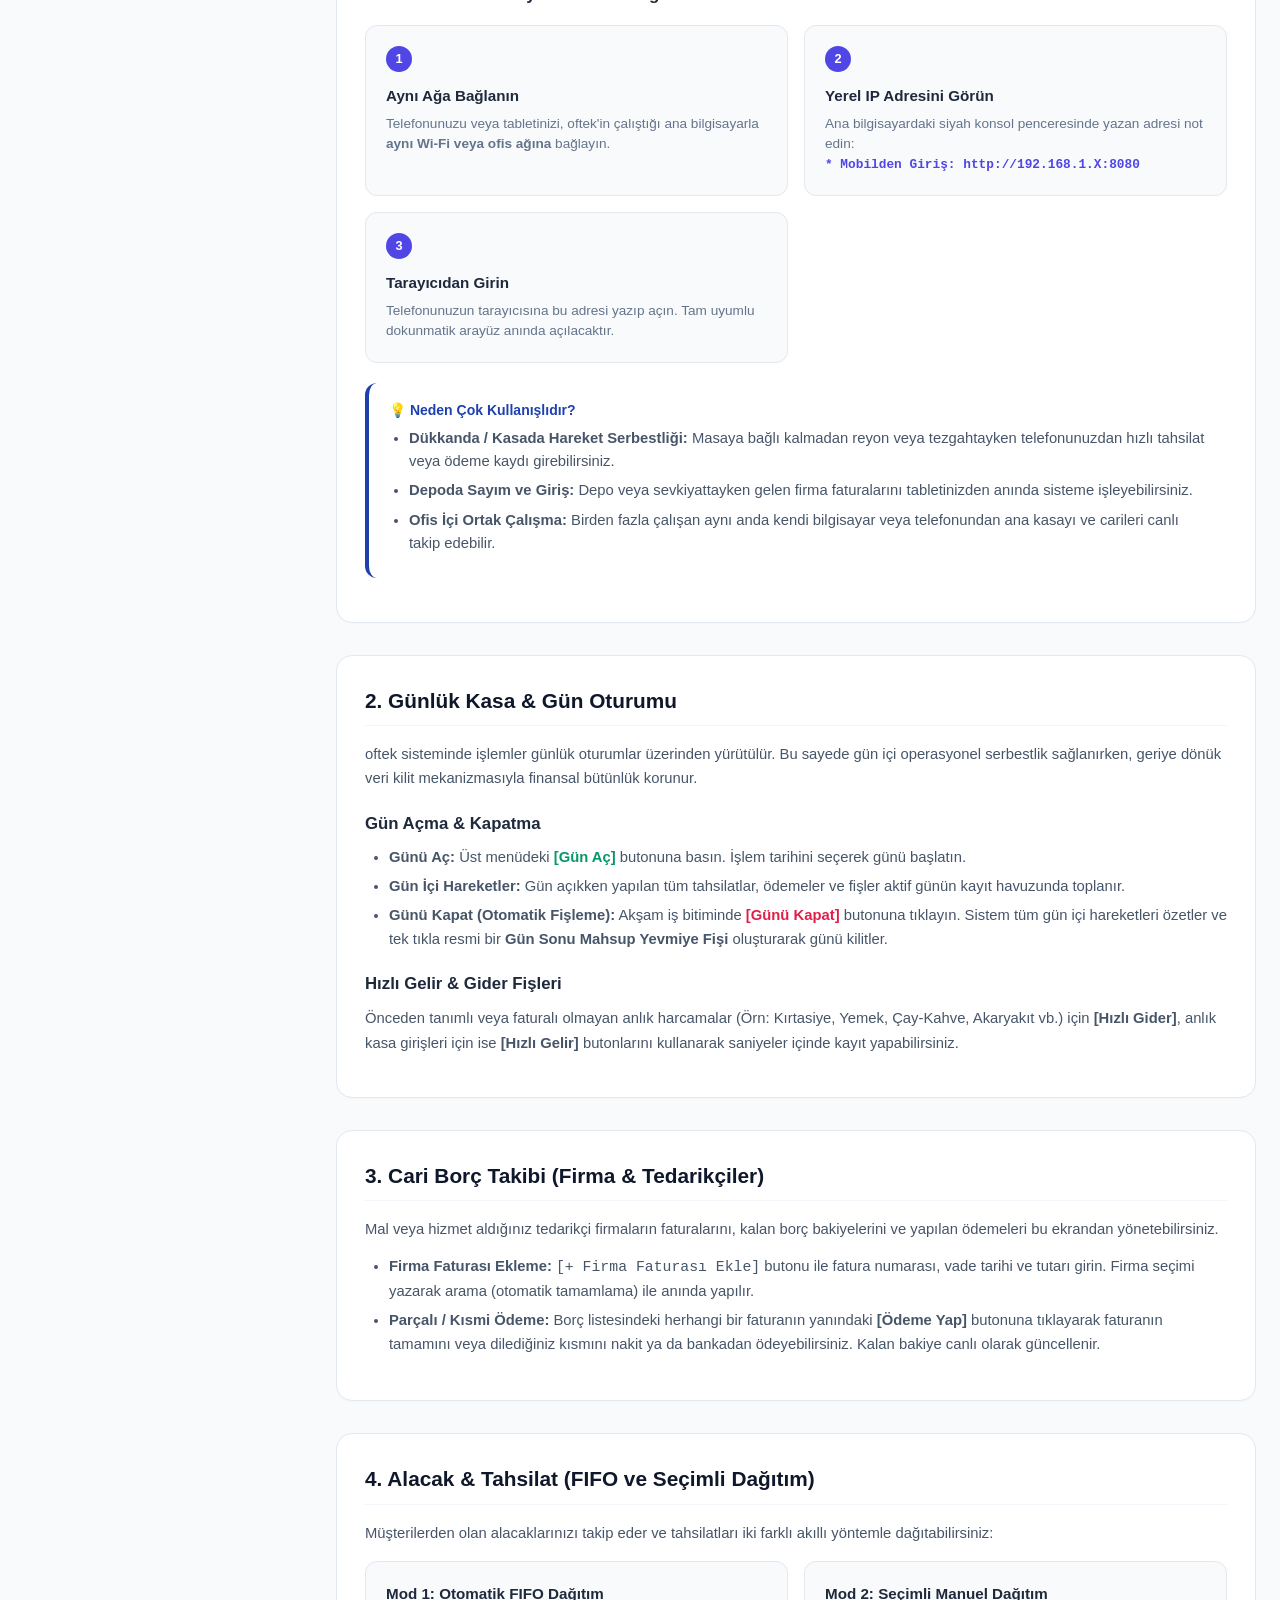
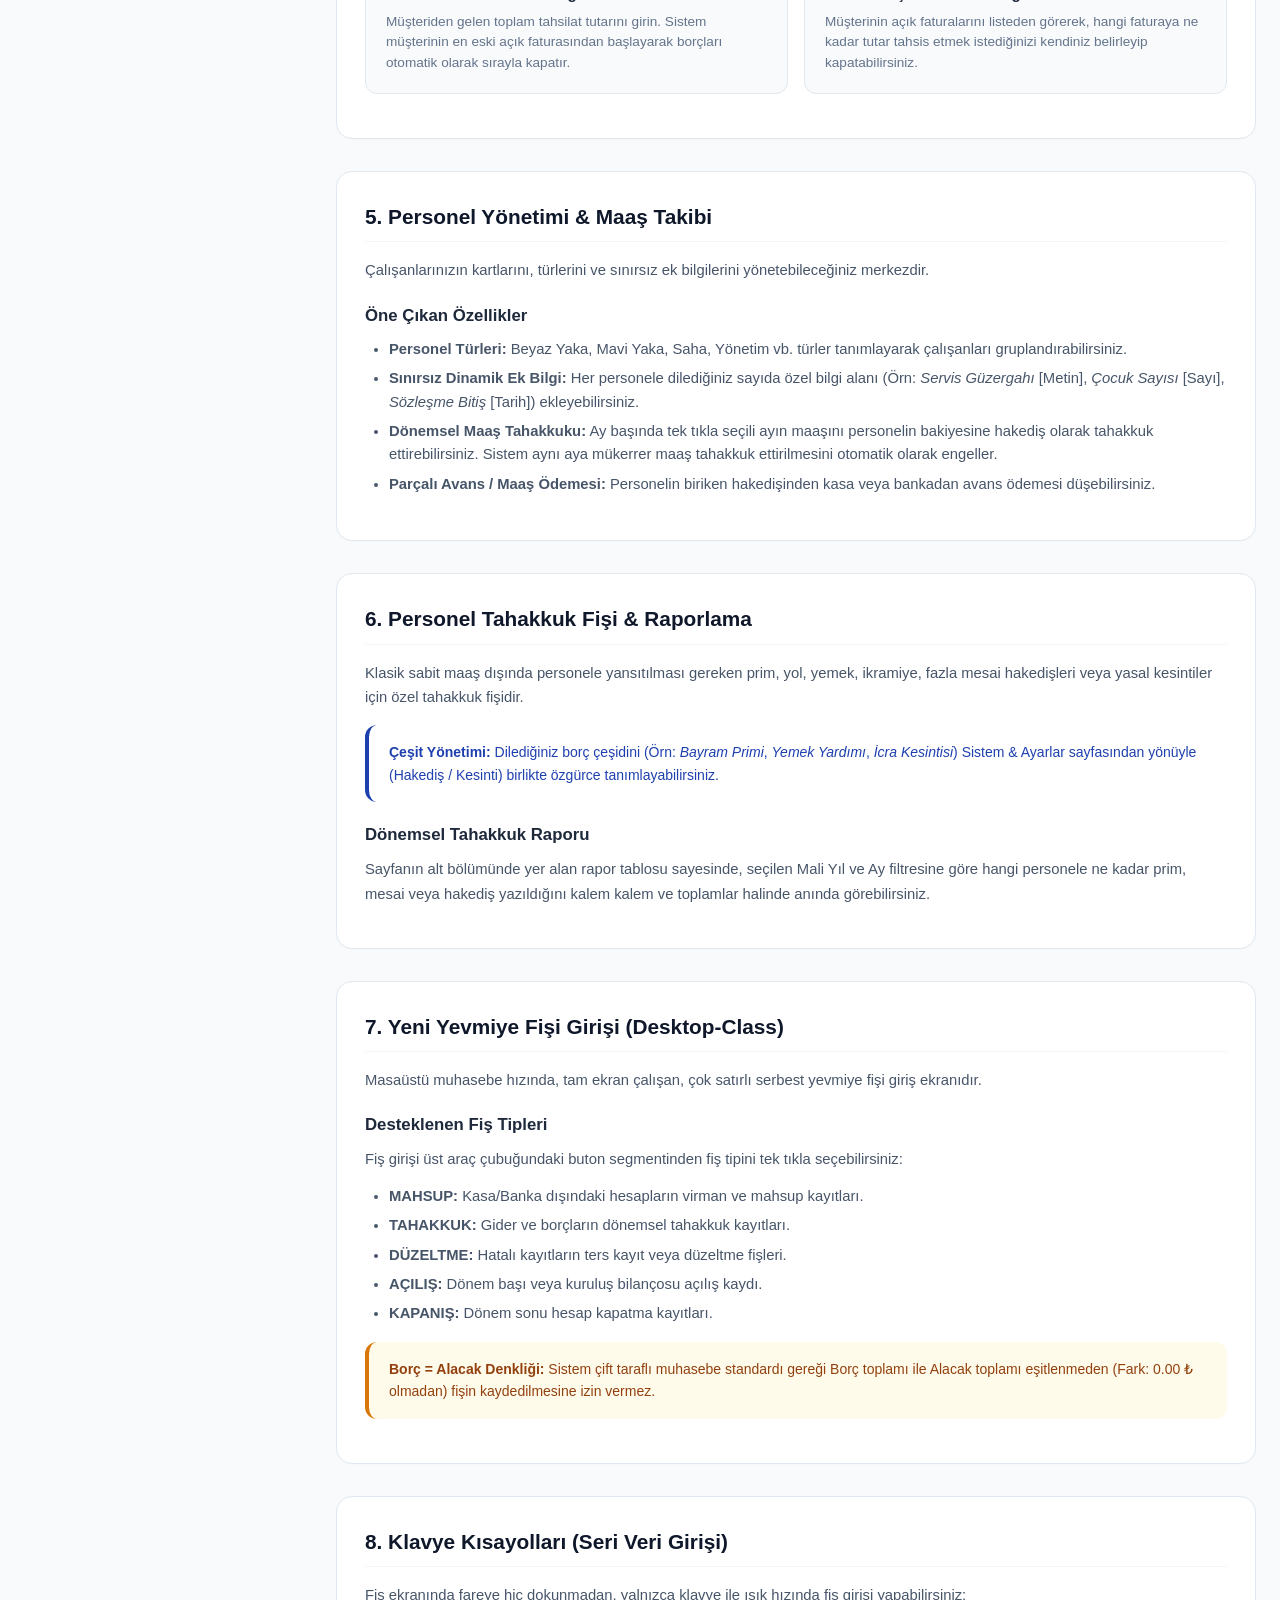
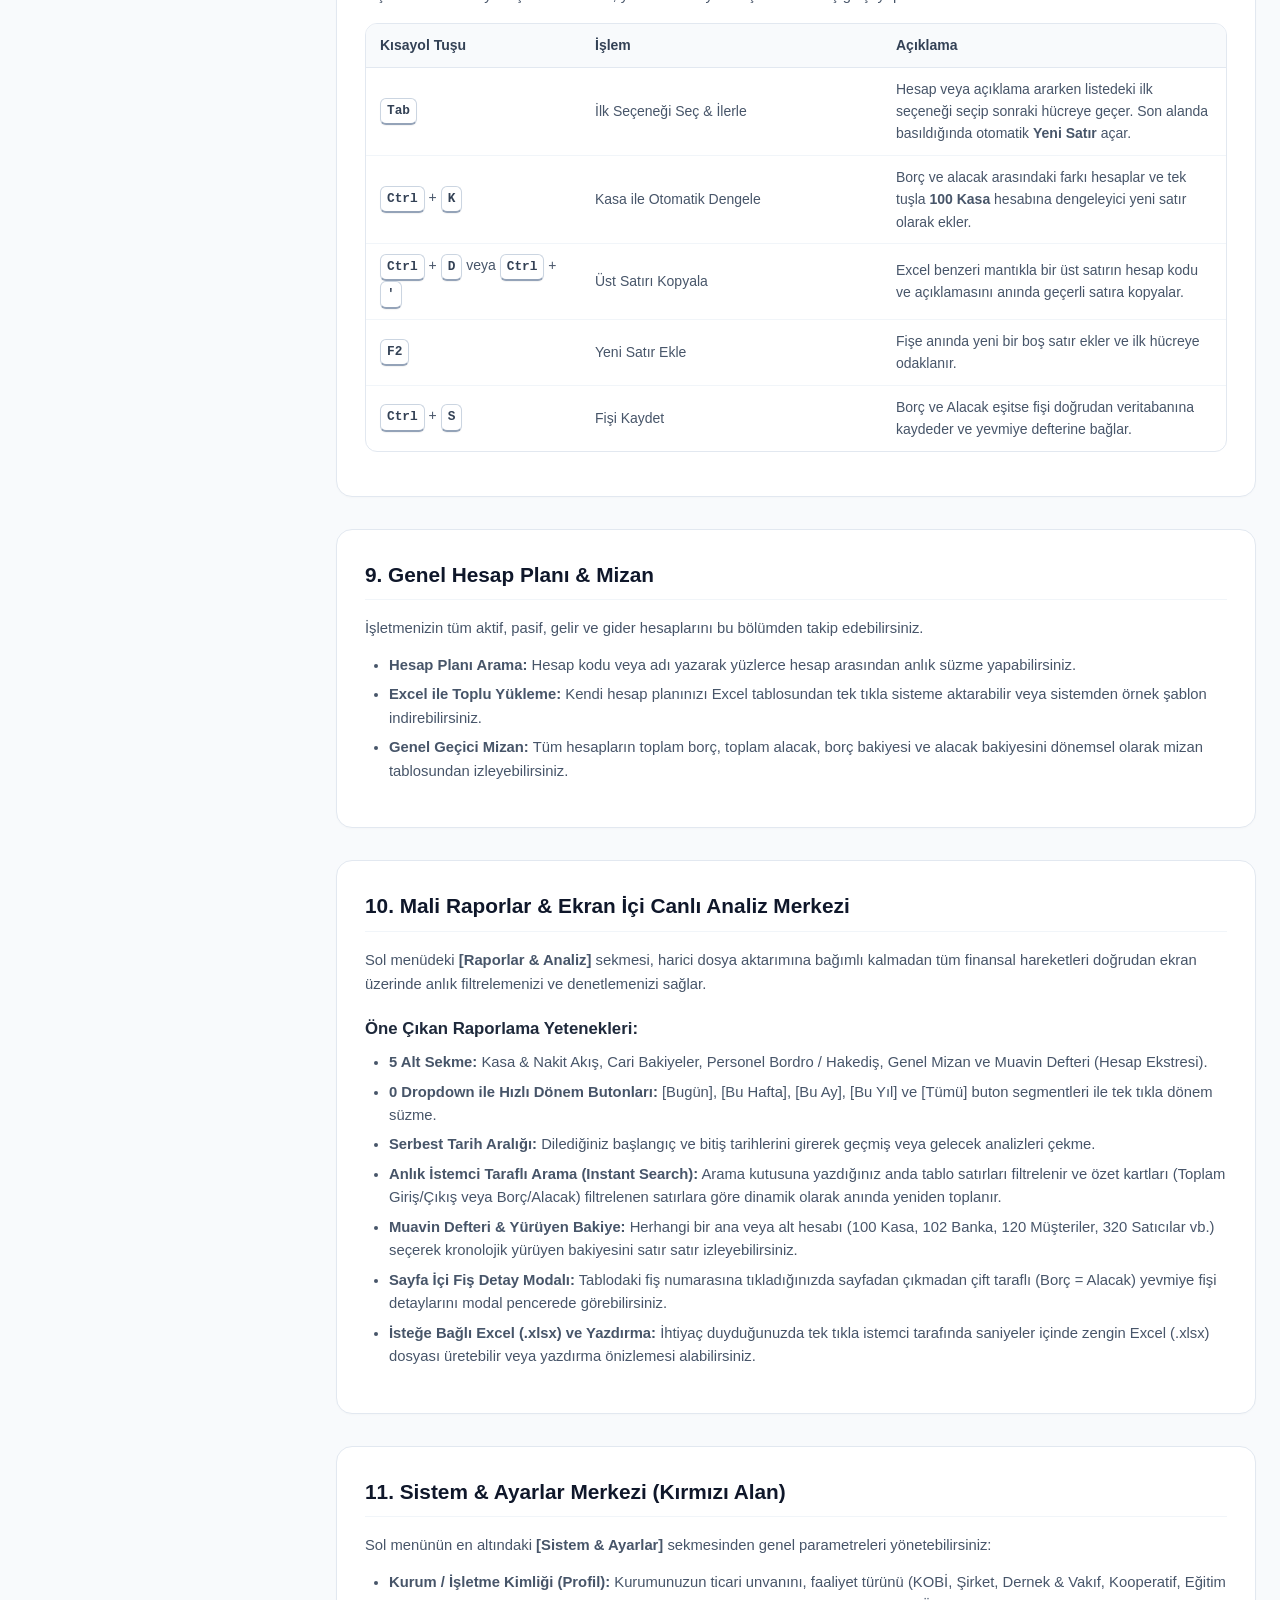
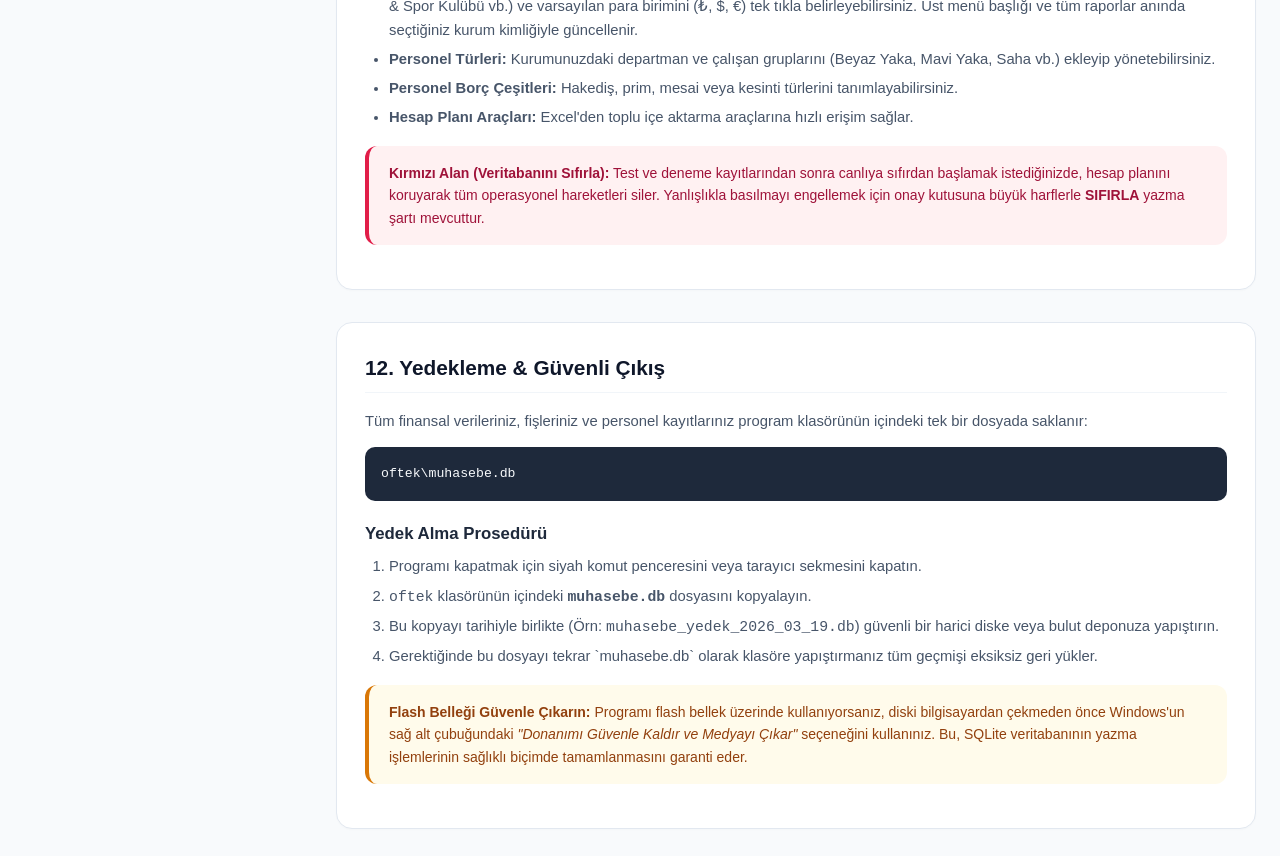
==== commit b3fd6337: "Dokumantasyon: Ayni yerel agdaki cihazlardan (telefon/tablet) erisim rehberi ve ozelligi eklendi" ====
--- a/kullanim_kilavuzu.html
+++ b/kullanim_kilavuzu.html
@@ -482,6 +482,7 @@
             <h3>İçindekiler</h3>
             <ul>
                 <li><a href="#giris">1. Giriş & Hızlı Başlangıç</a></li>
+                <li><a href="#mobil-ag">📱 Aynı Ağdan (Telefon/Tablet) Erişim</a></li>
                 <li><a href="#gunluk-kasa">2. Günlük Kasa & Gün Oturumu</a></li>
                 <li><a href="#cari-borclar">3. Cari Borç Takibi (Firma)</a></li>
                 <li><a href="#alacak-tahsilat">4. Alacak & Tahsilat (FIFO)</a></li>
@@ -566,6 +567,46 @@
                     <div style="font-size: 0.825rem; color: #1e40af; margin-top: 8px;">
                         <em>İpucu: Aynı Wi-Fi ağına bağlı telefon veya tabletinizden bağlanmak için, konsol penceresinde yazan yerel IP adresini (Örn: <code>http://192.168.1.X:8080</code>) kullanabilirsiniz.</em>
                     </div>
+                </div>
+            </section>
+
+            <!-- AYNI AĞDAKİ CİHAZLARDAN (TELEFON / TABLET) ERİŞİM -->
+            <section id="mobil-ag" class="card">
+                <h2>📱 Aynı Ağdaki Diğer Cihazlardan (Telefon, Tablet, Laptop) Erişim</h2>
+                <p>
+                    <strong>oftek</strong>, Python'ın dahili web sunucusu motoruyla (<code>0.0.0.0:8080</code>) tüm yerel ağ arayüzlerini dinler. Bu sayede programı tek bir ana bilgisayarda başlattığınızda sistem aynı zamanda <strong>yerel bir ofis sunucusu</strong> haline gelir.
+                </p>
+
+                <div class="callout callout-success">
+                    <strong>Sıfır Ek Kurulum:</strong> Telefonunuza, tabletinize veya diğer ofis bilgisayarlarına hiçbir uygulama, sürücü veya harici paket yüklemeniz gerekmez. Yalnızca standart bir web tarayıcısı (Safari, Chrome, Edge vb.) yeterlidir.
+                </div>
+
+                <h3>3 Adımda Telefon veya Tabletten Bağlanma</h3>
+                <div class="step-grid">
+                    <div class="step-card">
+                        <div class="step-num">1</div>
+                        <div class="step-title">Aynı Ağa Bağlanın</div>
+                        <div class="step-desc">Telefonunuzu veya tabletinizi, oftek'in çalıştığı ana bilgisayarla <strong>aynı Wi-Fi veya ofis ağına</strong> bağlayın.</div>
+                    </div>
+                    <div class="step-card">
+                        <div class="step-num">2</div>
+                        <div class="step-title">Yerel IP Adresini Görün</div>
+                        <div class="step-desc">Ana bilgisayardaki siyah konsol penceresinde yazan adresi not edin:<br><code style="font-size:0.8rem; color:var(--primary); font-weight:bold;">* Mobilden Giriş: http://192.168.1.X:8080</code></div>
+                    </div>
+                    <div class="step-card">
+                        <div class="step-num">3</div>
+                        <div class="step-title">Tarayıcıdan Girin</div>
+                        <div class="step-desc">Telefonunuzun tarayıcısına bu adresi yazıp açın. Tam uyumlu dokunmatik arayüz anında açılacaktır.</div>
+                    </div>
+                </div>
+
+                <div class="callout callout-info" style="margin-top: 1.25rem;">
+                    <div style="font-weight: 700; margin-bottom: 0.35rem;">💡 Neden Çok Kullanışlıdır?</div>
+                    <ul style="margin-bottom: 0; margin-left: 1.25rem;">
+                        <li><strong>Dükkanda / Kasada Hareket Serbestliği:</strong> Masaya bağlı kalmadan reyon veya tezgahtayken telefonunuzdan hızlı tahsilat veya ödeme kaydı girebilirsiniz.</li>
+                        <li><strong>Depoda Sayım ve Giriş:</strong> Depo veya sevkiyattayken gelen firma faturalarını tabletinizden anında sisteme işleyebilirsiniz.</li>
+                        <li><strong>Ofis İçi Ortak Çalışma:</strong> Birden fazla çalışan aynı anda kendi bilgisayar veya telefonundan ana kasayı ve carileri canlı takip edebilir.</li>
+                    </ul>
                 </div>
             </section>
 
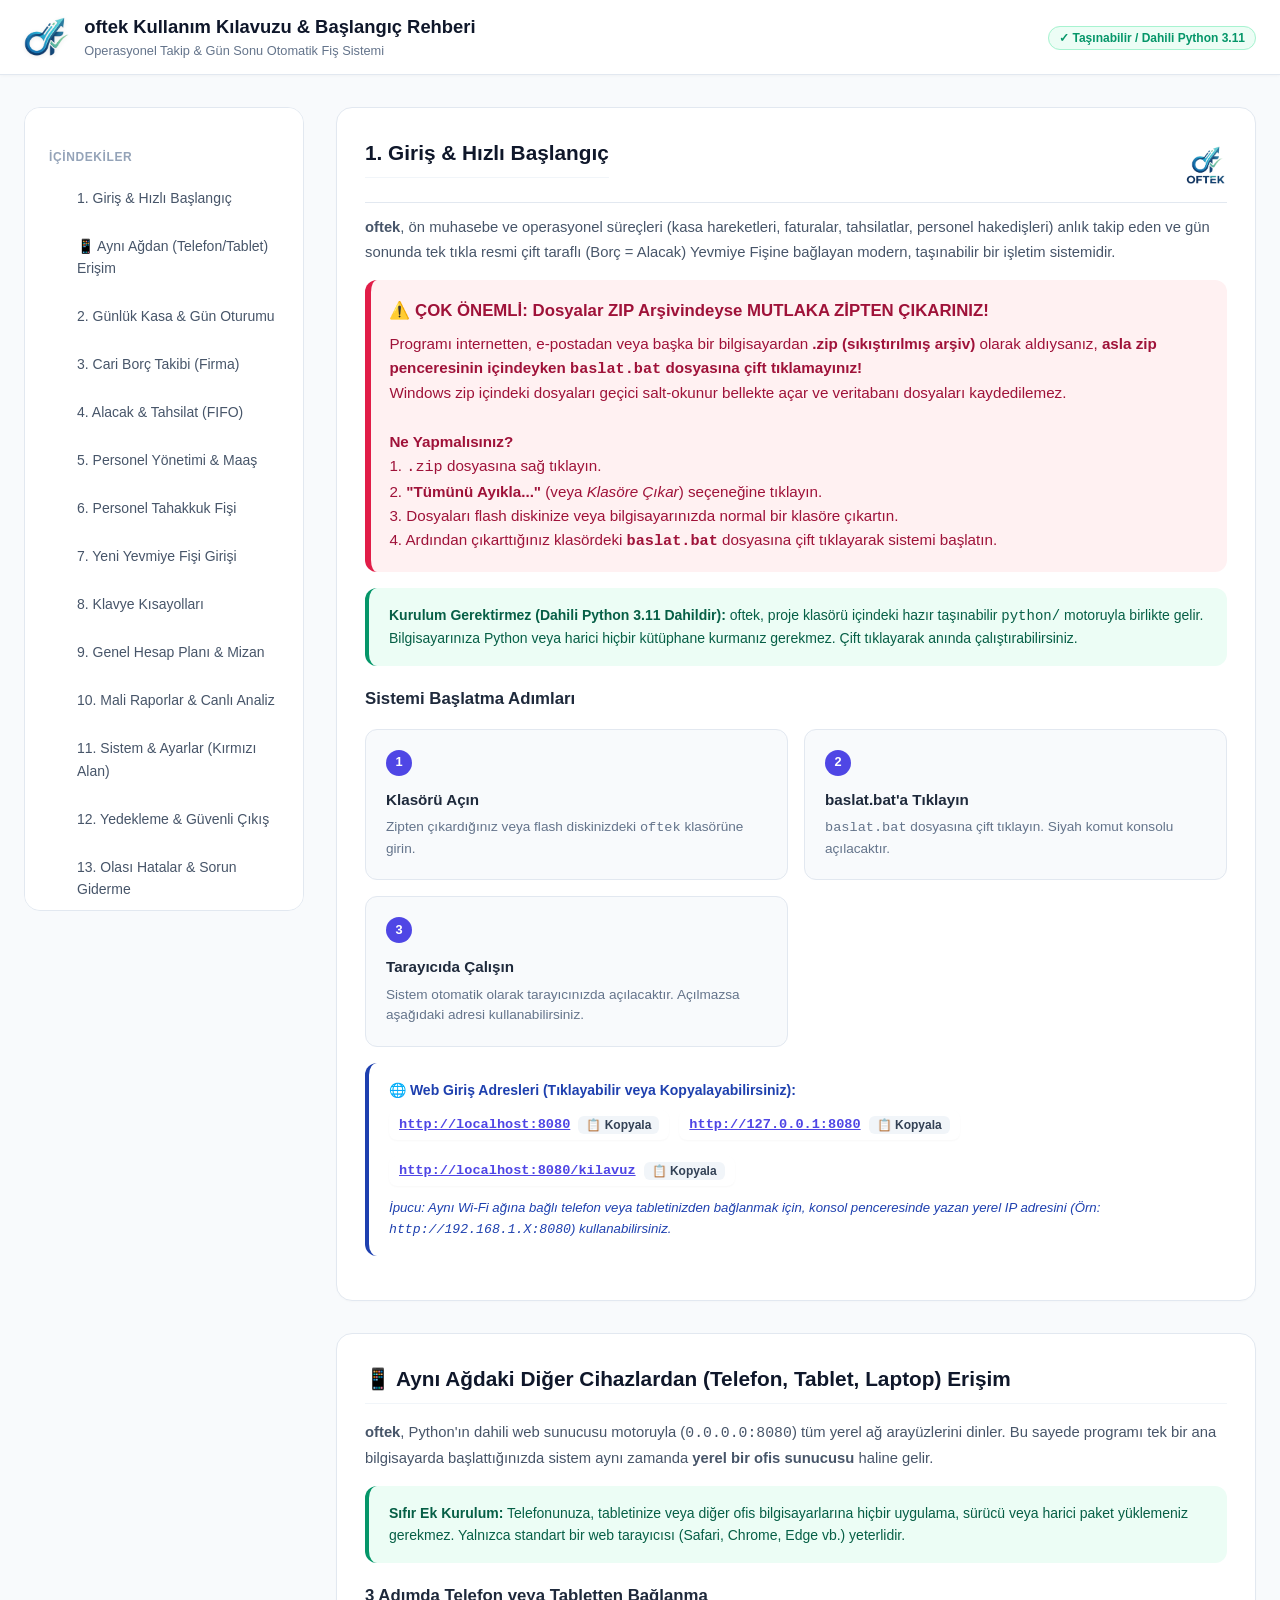
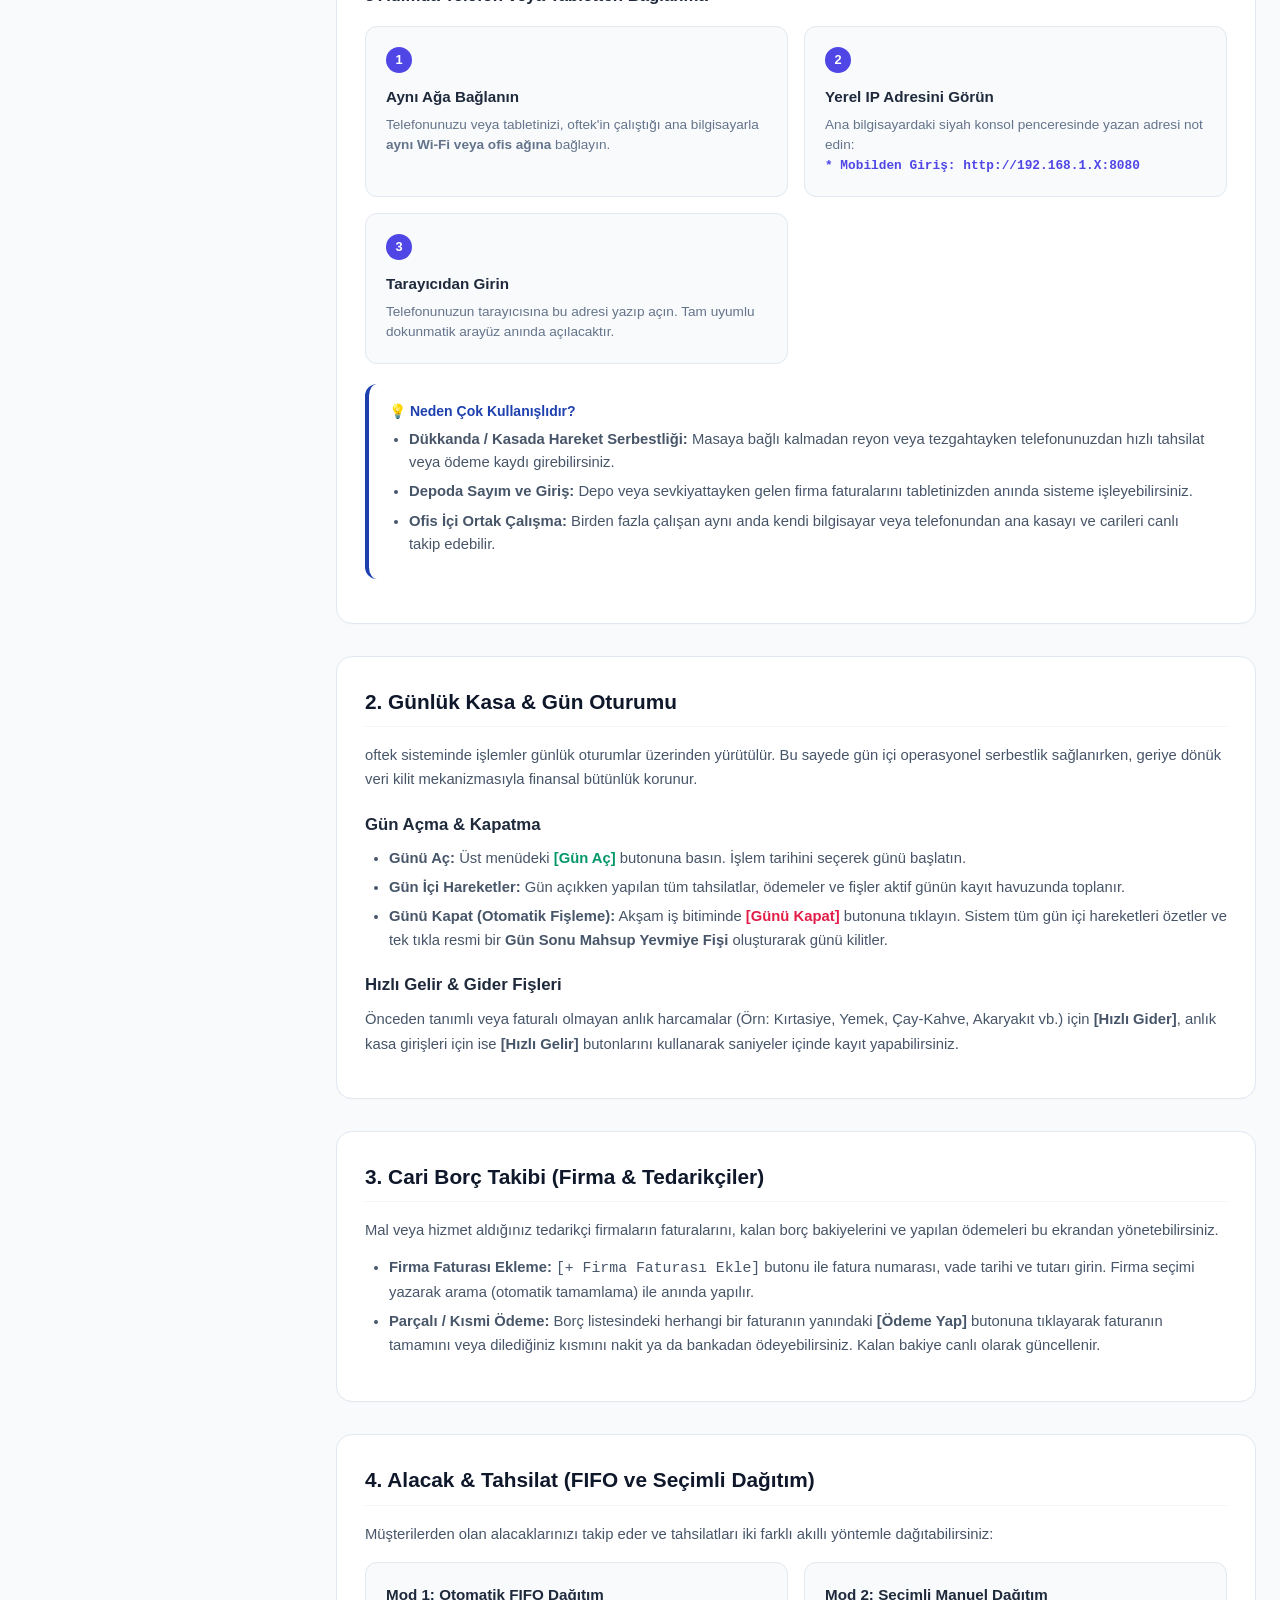
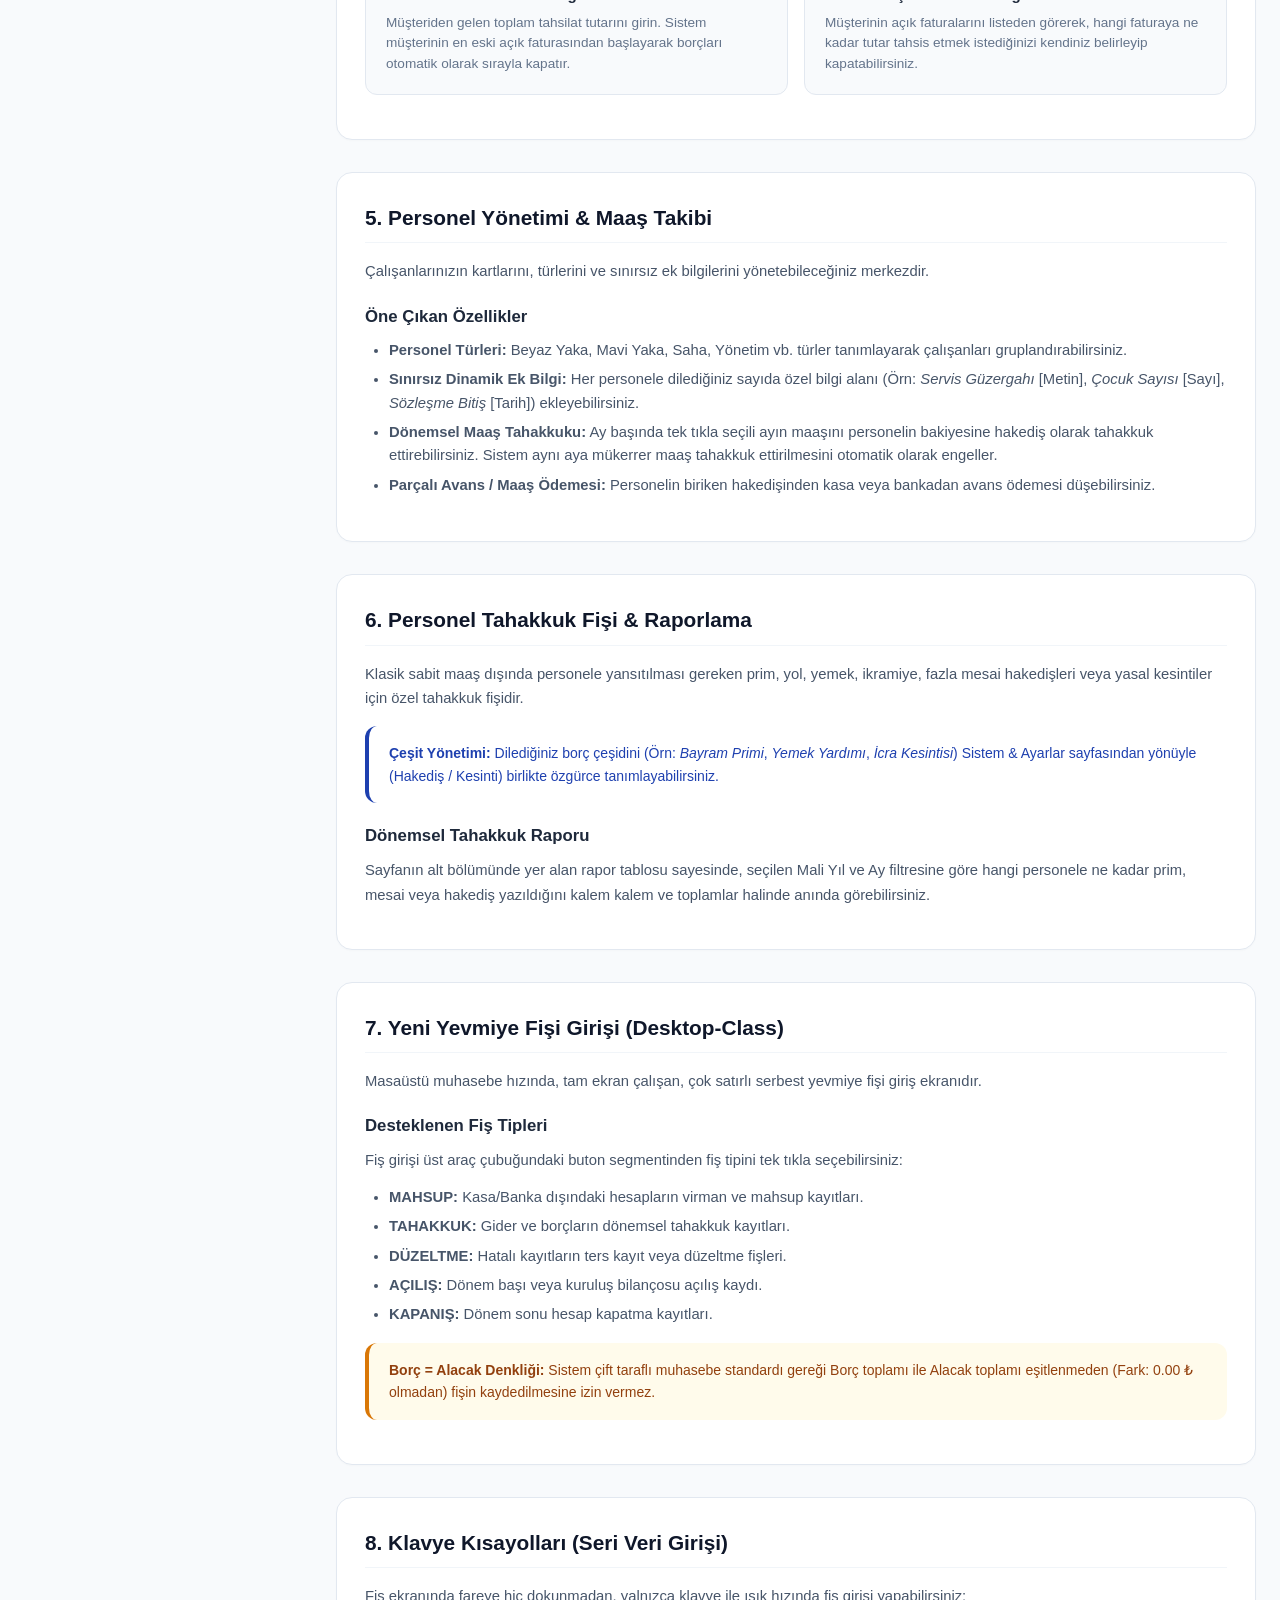
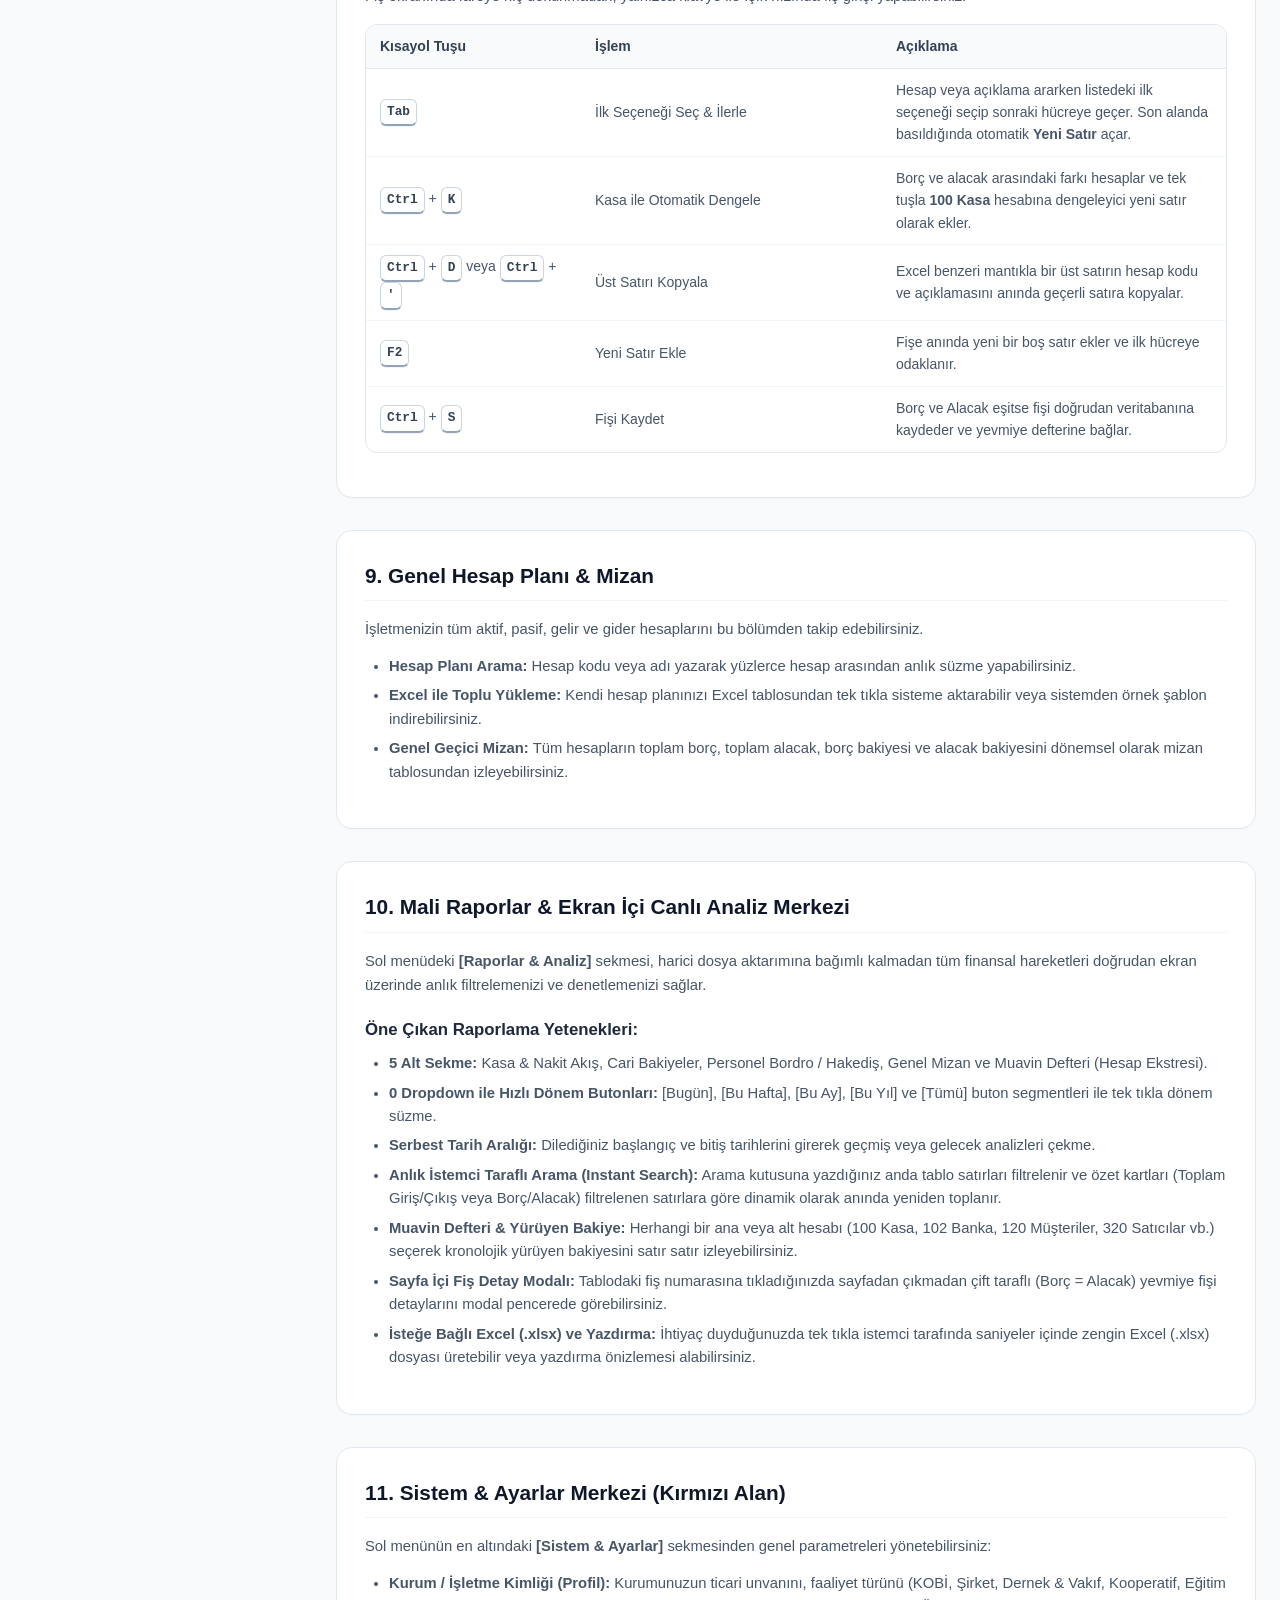
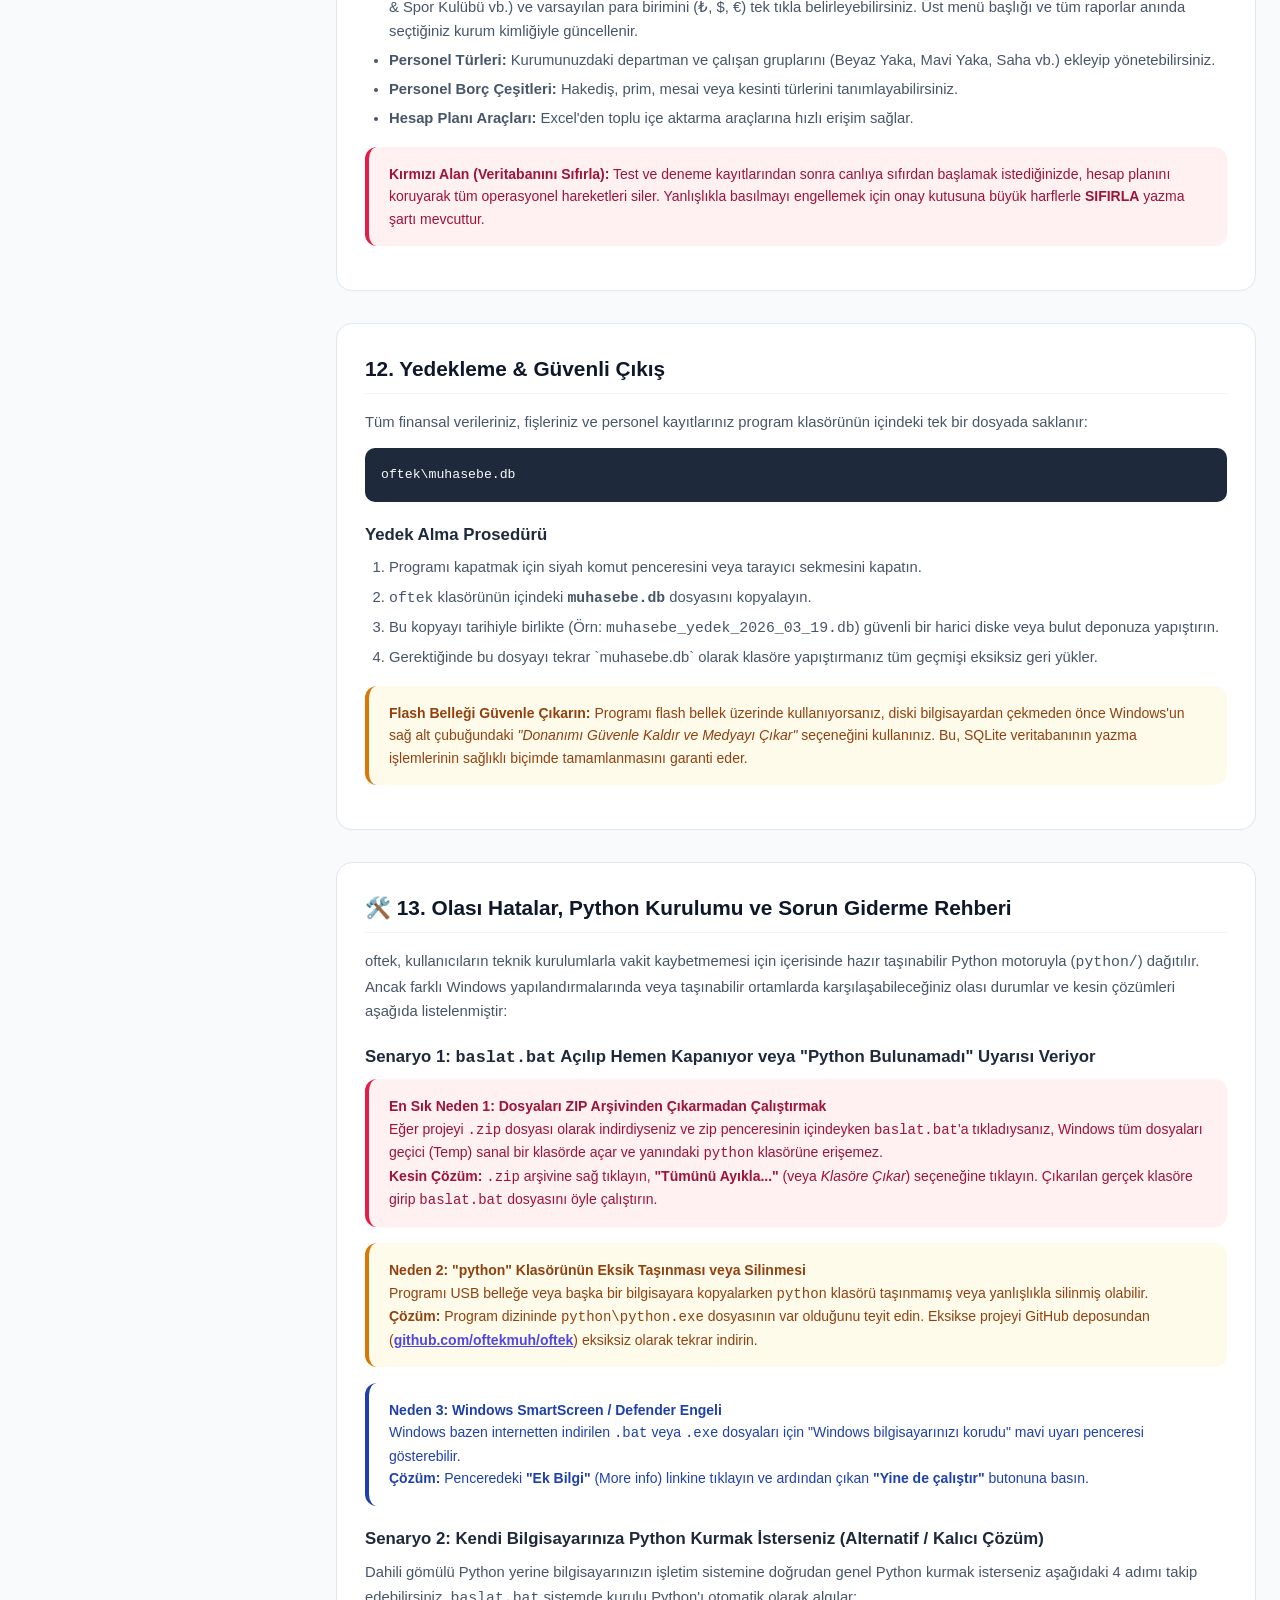
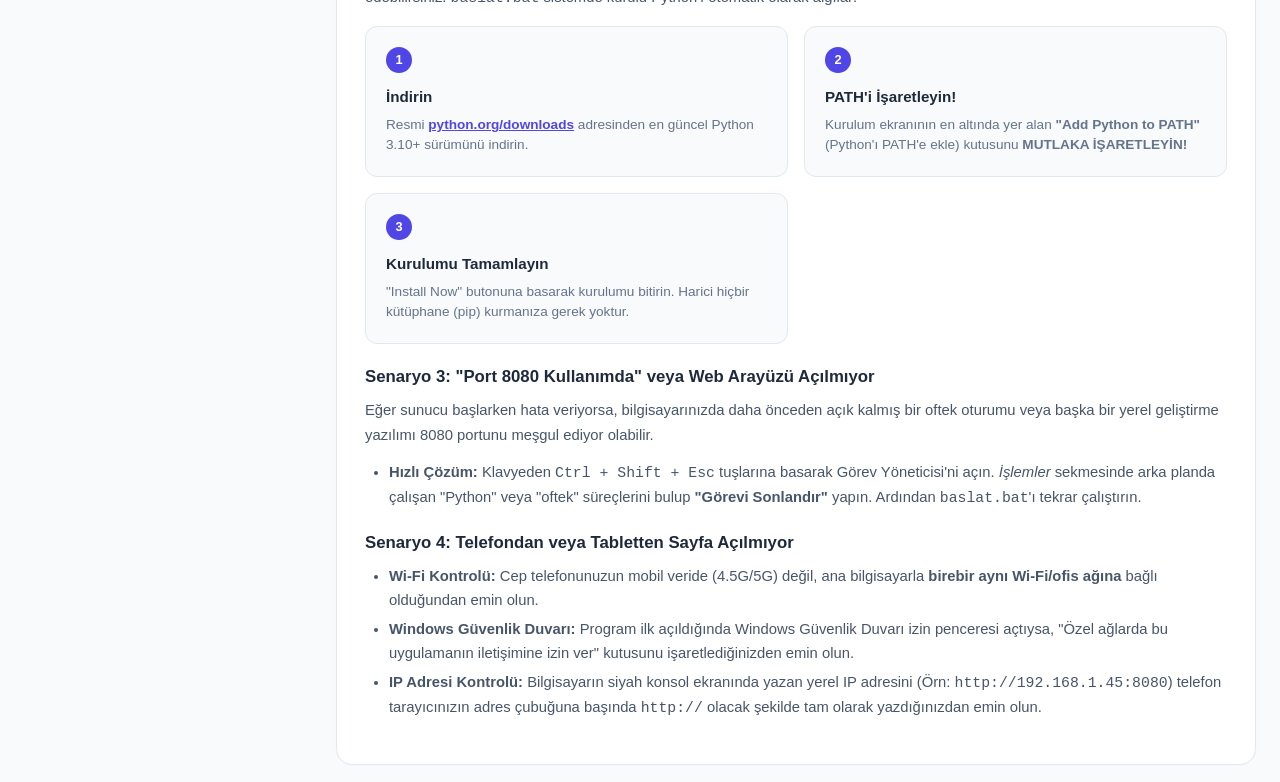
==== commit 2f7af05e: "Dahili Python (3.11) repoya dahil edildi, baslat.bat gelismis hata teshis ve geri bildirim mekanizma" ====
--- a/kullanim_kilavuzu.html
+++ b/kullanim_kilavuzu.html
@@ -494,6 +494,7 @@
                 <li><a href="#raporlar-analiz">10. Mali Raporlar & Canlı Analiz</a></li>
                 <li><a href="#sistem-ayarlar">11. Sistem & Ayarlar (Kırmızı Alan)</a></li>
                 <li><a href="#yedekleme">12. Yedekleme & Güvenli Çıkış</a></li>
+                <li><a href="#hata-cozumleri">13. Olası Hatalar & Sorun Giderme</a></li>
             </ul>
         </aside>
 
@@ -525,7 +526,7 @@
                 </div>
 
                 <div class="callout callout-success">
-                    <strong>Kurulum Gerektirmez:</strong> Program, içerisindeki dahili gömülü Python motoruyla birlikte gelir. Bilgisayara Python veya harici hiçbir paket yüklemeniz gerekmez.
+                    <strong>Kurulum Gerektirmez (Dahili Python 3.11 Dahildir):</strong> oftek, proje klasörü içindeki hazır taşınabilir <code>python/</code> motoruyla birlikte gelir. Bilgisayarınıza Python veya harici hiçbir kütüphane kurmanız gerekmez. Çift tıklayarak anında çalıştırabilirsiniz.
                 </div>
 
                 <h3>Sistemi Başlatma Adımları</h3>
@@ -840,6 +841,70 @@
                 </div>
             </section>
 
+            <!-- 13. OLASI HATALAR & SORUN GİDERME REHBERİ -->
+            <section id="hata-cozumleri" class="card">
+                <h2>🛠️ 13. Olası Hatalar, Python Kurulumu ve Sorun Giderme Rehberi</h2>
+                <p>
+                    oftek, kullanıcıların teknik kurulumlarla vakit kaybetmemesi için içerisinde hazır taşınabilir Python motoruyla (<code>python/</code>) dağıtılır. Ancak farklı Windows yapılandırmalarında veya taşınabilir ortamlarda karşılaşabileceğiniz olası durumlar ve kesin çözümleri aşağıda listelenmiştir:
+                </p>
+
+                <h3>Senaryo 1: <code>baslat.bat</code> Açılıp Hemen Kapanıyor veya "Python Bulunamadı" Uyarısı Veriyor</h3>
+                <div class="callout callout-danger" style="margin-top: 0.5rem;">
+                    <strong>En Sık Neden 1: Dosyaları ZIP Arşivinden Çıkarmadan Çalıştırmak</strong><br>
+                    Eğer projeyi <code>.zip</code> dosyası olarak indirdiyseniz ve zip penceresinin içindeyken <code>baslat.bat</code>'a tıkladıysanız, Windows tüm dosyaları geçici (Temp) sanal bir klasörde açar ve yanındaki <code>python</code> klasörüne erişemez.<br>
+                    <strong>Kesin Çözüm:</strong> <code>.zip</code> arşivine sağ tıklayın, <strong>"Tümünü Ayıkla..."</strong> (veya <em>Klasöre Çıkar</em>) seçeneğine tıklayın. Çıkarılan gerçek klasöre girip <code>baslat.bat</code> dosyasını öyle çalıştırın.
+                </div>
+
+                <div class="callout callout-warning" style="margin-top: 0.5rem;">
+                    <strong>Neden 2: "python" Klasörünün Eksik Taşınması veya Silinmesi</strong><br>
+                    Programı USB belleğe veya başka bir bilgisayara kopyalarken <code>python</code> klasörü taşınmamış veya yanlışlıkla silinmiş olabilir.<br>
+                    <strong>Çözüm:</strong> Program dizininde <code>python\python.exe</code> dosyasının var olduğunu teyit edin. Eksikse projeyi GitHub deposundan (<a href="https://github.com/oftekmuh/oftek" target="_blank" style="color:var(--primary); font-weight:bold;">github.com/oftekmuh/oftek</a>) eksiksiz olarak tekrar indirin.
+                </div>
+
+                <div class="callout callout-info" style="margin-top: 0.5rem;">
+                    <strong>Neden 3: Windows SmartScreen / Defender Engeli</strong><br>
+                    Windows bazen internetten indirilen <code>.bat</code> veya <code>.exe</code> dosyaları için "Windows bilgisayarınızı korudu" mavi uyarı penceresi gösterebilir.<br>
+                    <strong>Çözüm:</strong> Penceredeki <strong>"Ek Bilgi"</strong> (More info) linkine tıklayın ve ardından çıkan <strong>"Yine de çalıştır"</strong> butonuna basın.
+                </div>
+
+                <h3>Senaryo 2: Kendi Bilgisayarınıza Python Kurmak İsterseniz (Alternatif / Kalıcı Çözüm)</h3>
+                <p>
+                    Dahili gömülü Python yerine bilgisayarınızın işletim sistemine doğrudan genel Python kurmak isterseniz aşağıdaki 4 adımı takip edebilirsiniz. <code>baslat.bat</code> sistemde kurulu Python'ı otomatik olarak algılar:
+                </p>
+                <div class="step-grid">
+                    <div class="step-card">
+                        <div class="step-num">1</div>
+                        <div class="step-title">İndirin</div>
+                        <div class="step-desc">Resmi <a href="https://www.python.org/downloads/" target="_blank" style="color:var(--primary); font-weight:bold;">python.org/downloads</a> adresinden en güncel Python 3.10+ sürümünü indirin.</div>
+                    </div>
+                    <div class="step-card">
+                        <div class="step-num">2</div>
+                        <div class="step-title">PATH'i İşaretleyin!</div>
+                        <div class="step-desc">Kurulum ekranının en altında yer alan <strong>"Add Python to PATH"</strong> (Python'ı PATH'e ekle) kutusunu <strong>MUTLAKA İŞARETLEYİN!</strong></div>
+                    </div>
+                    <div class="step-card">
+                        <div class="step-num">3</div>
+                        <div class="step-title">Kurulumu Tamamlayın</div>
+                        <div class="step-desc">"Install Now" butonuna basarak kurulumu bitirin. Harici hiçbir kütüphane (pip) kurmanıza gerek yoktur.</div>
+                    </div>
+                </div>
+
+                <h3>Senaryo 3: "Port 8080 Kullanımda" veya Web Arayüzü Açılmıyor</h3>
+                <p>
+                    Eğer sunucu başlarken hata veriyorsa, bilgisayarınızda daha önceden açık kalmış bir oftek oturumu veya başka bir yerel geliştirme yazılımı 8080 portunu meşgul ediyor olabilir.
+                </p>
+                <ul>
+                    <li><strong>Hızlı Çözüm:</strong> Klavyeden <code>Ctrl + Shift + Esc</code> tuşlarına basarak Görev Yöneticisi'ni açın. <em>İşlemler</em> sekmesinde arka planda çalışan "Python" veya "oftek" süreçlerini bulup <strong>"Görevi Sonlandır"</strong> yapın. Ardından <code>baslat.bat</code>'ı tekrar çalıştırın.</li>
+                </ul>
+
+                <h3>Senaryo 4: Telefondan veya Tabletten Sayfa Açılmıyor</h3>
+                <ul>
+                    <li><strong>Wi-Fi Kontrolü:</strong> Cep telefonunuzun mobil veride (4.5G/5G) değil, ana bilgisayarla <strong>birebir aynı Wi-Fi/ofis ağına</strong> bağlı olduğundan emin olun.</li>
+                    <li><strong>Windows Güvenlik Duvarı:</strong> Program ilk açıldığında Windows Güvenlik Duvarı izin penceresi açtıysa, "Özel ağlarda bu uygulamanın iletişimine izin ver" kutusunu işaretlediğinizden emin olun.</li>
+                    <li><strong>IP Adresi Kontrolü:</strong> Bilgisayarın siyah konsol ekranında yazan yerel IP adresini (Örn: <code>http://192.168.1.45:8080</code>) telefon tarayıcınızın adres çubuğuna başında <code>http://</code> olacak şekilde tam olarak yazdığınızdan emin olun.</li>
+                </ul>
+            </section>
+
         </main>
     </div>
 
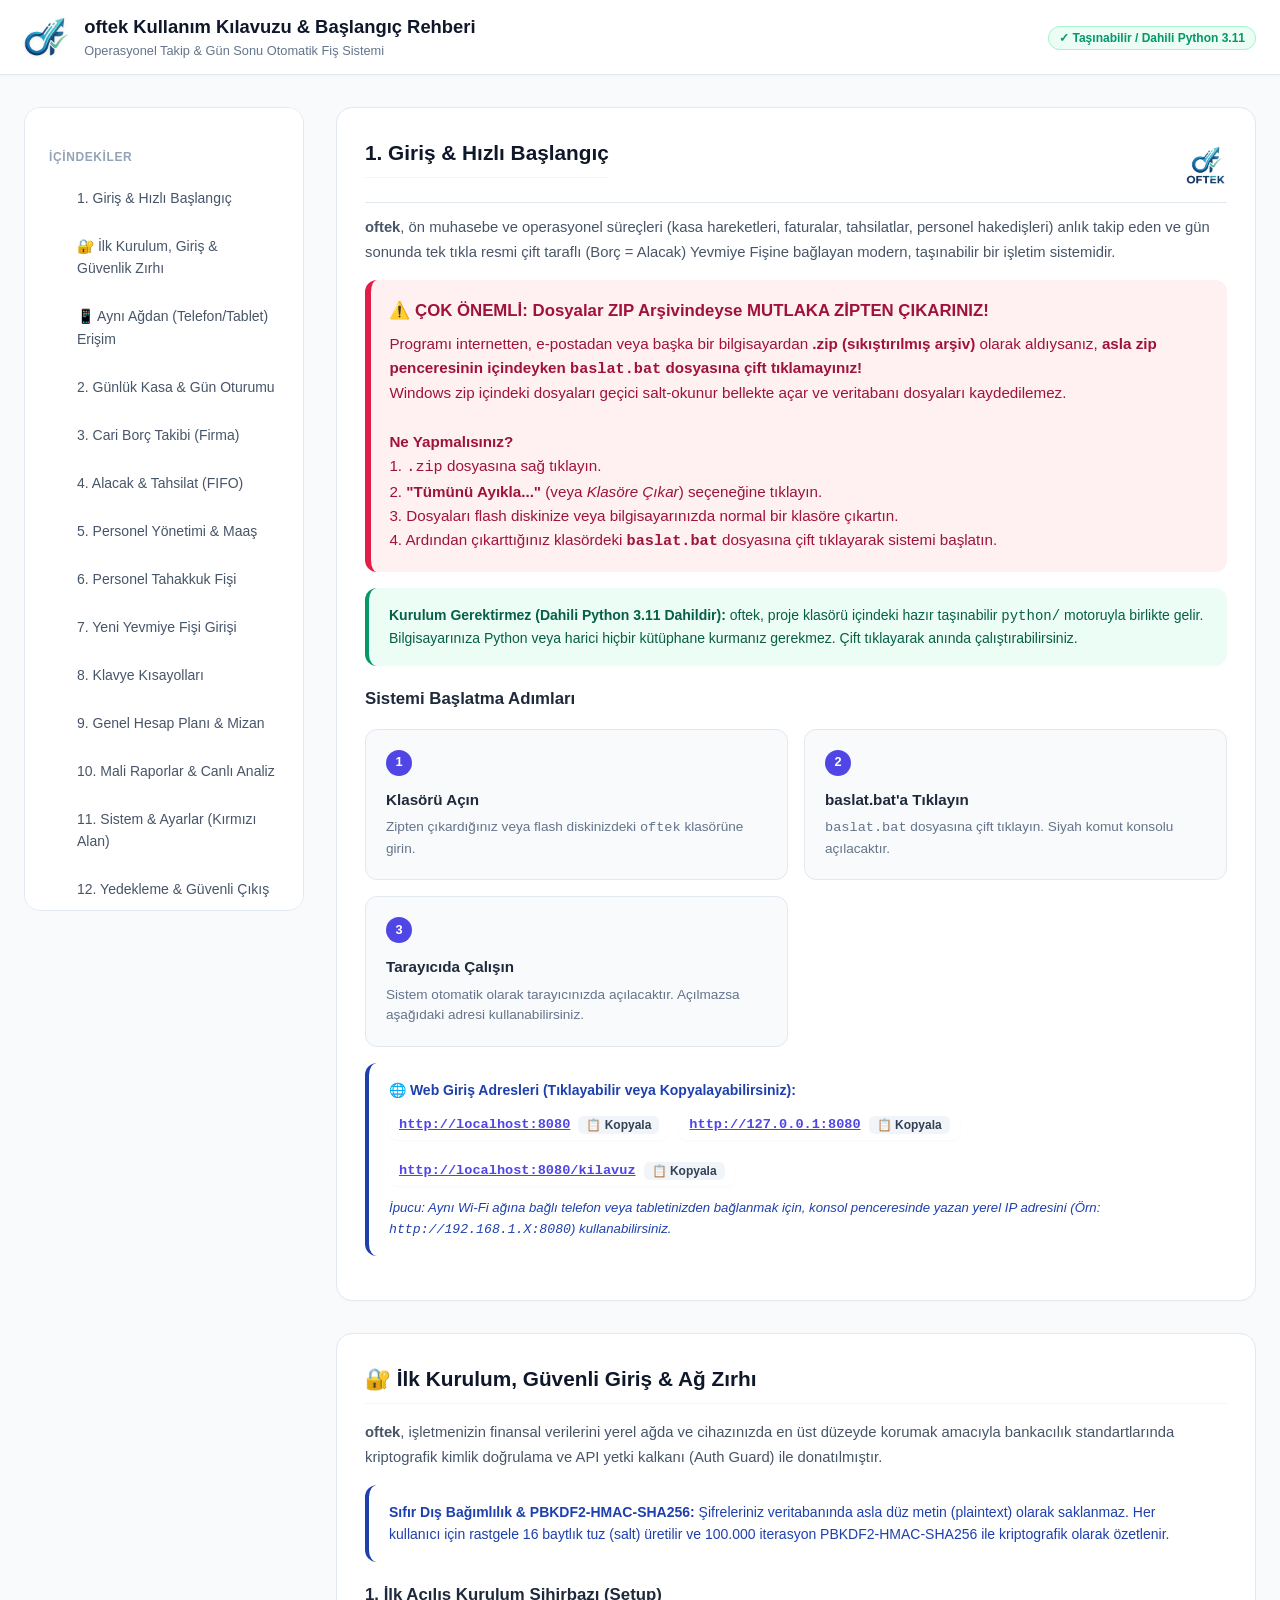
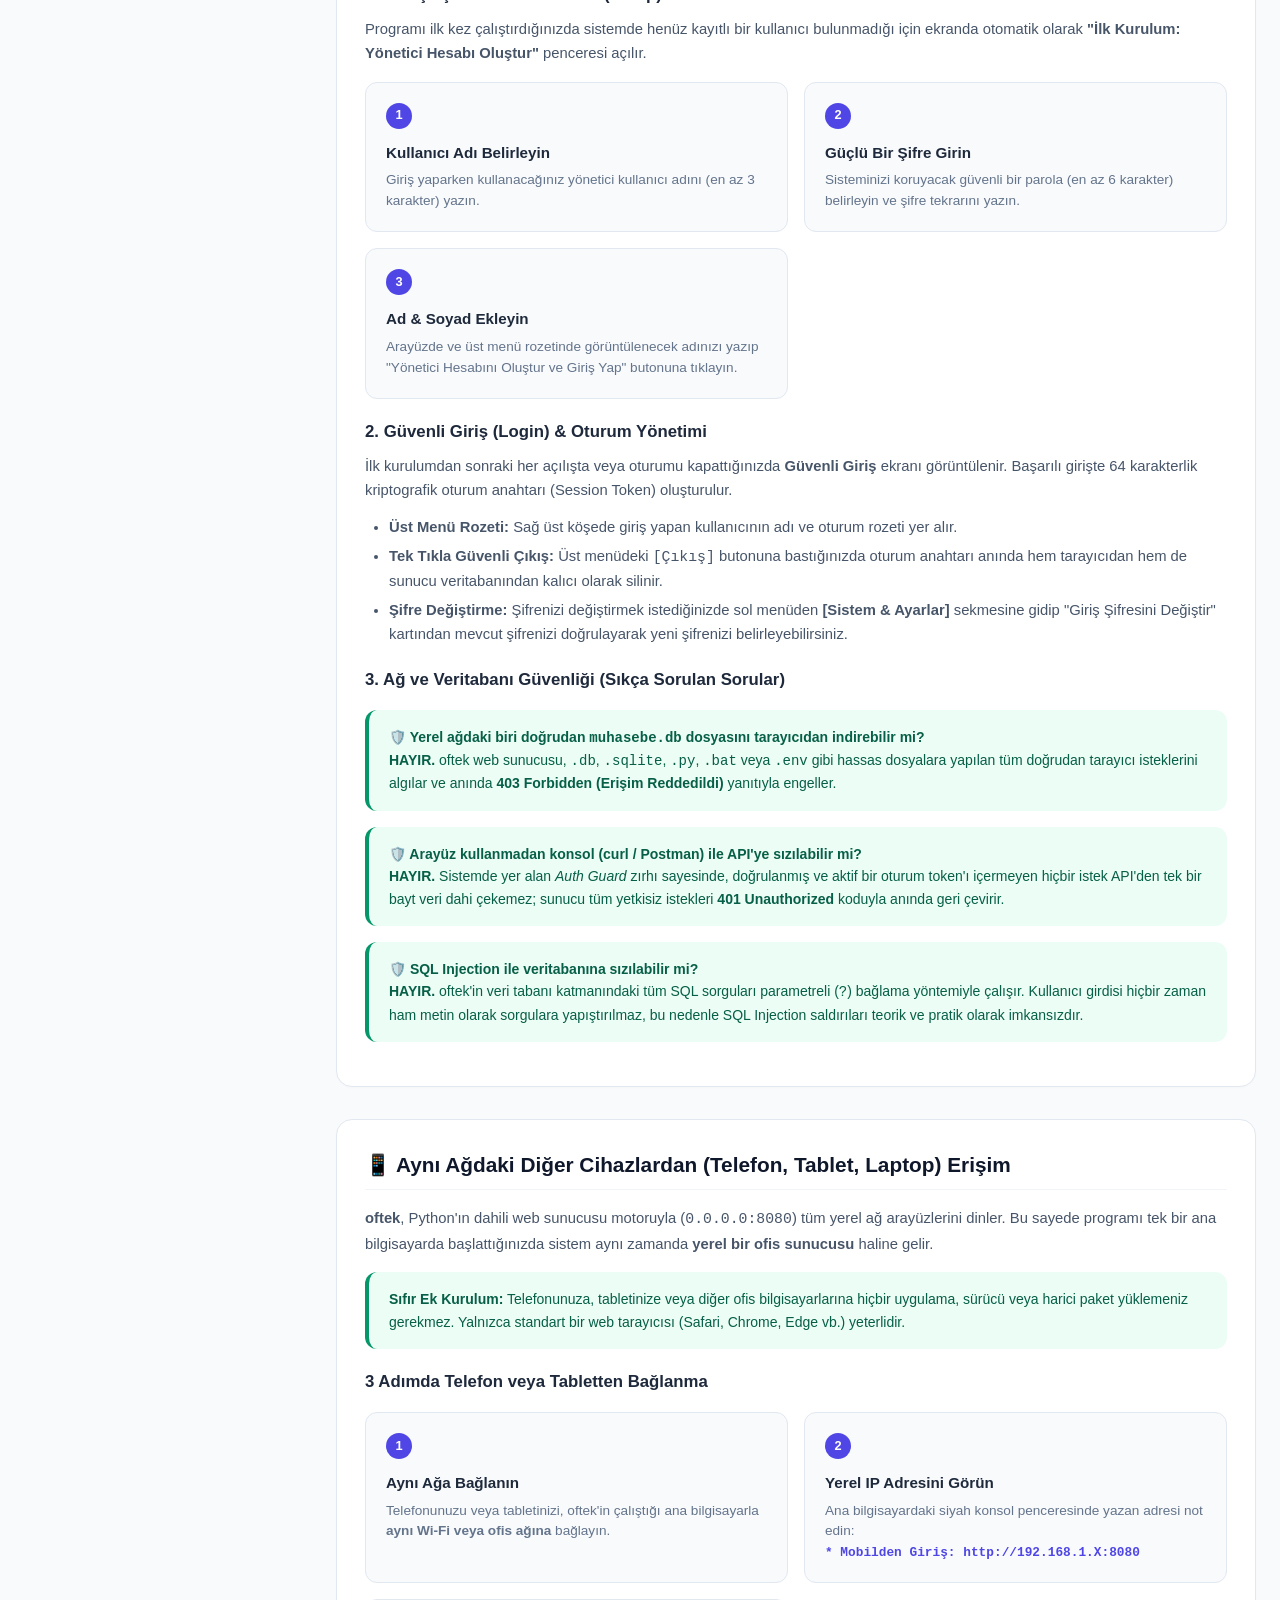
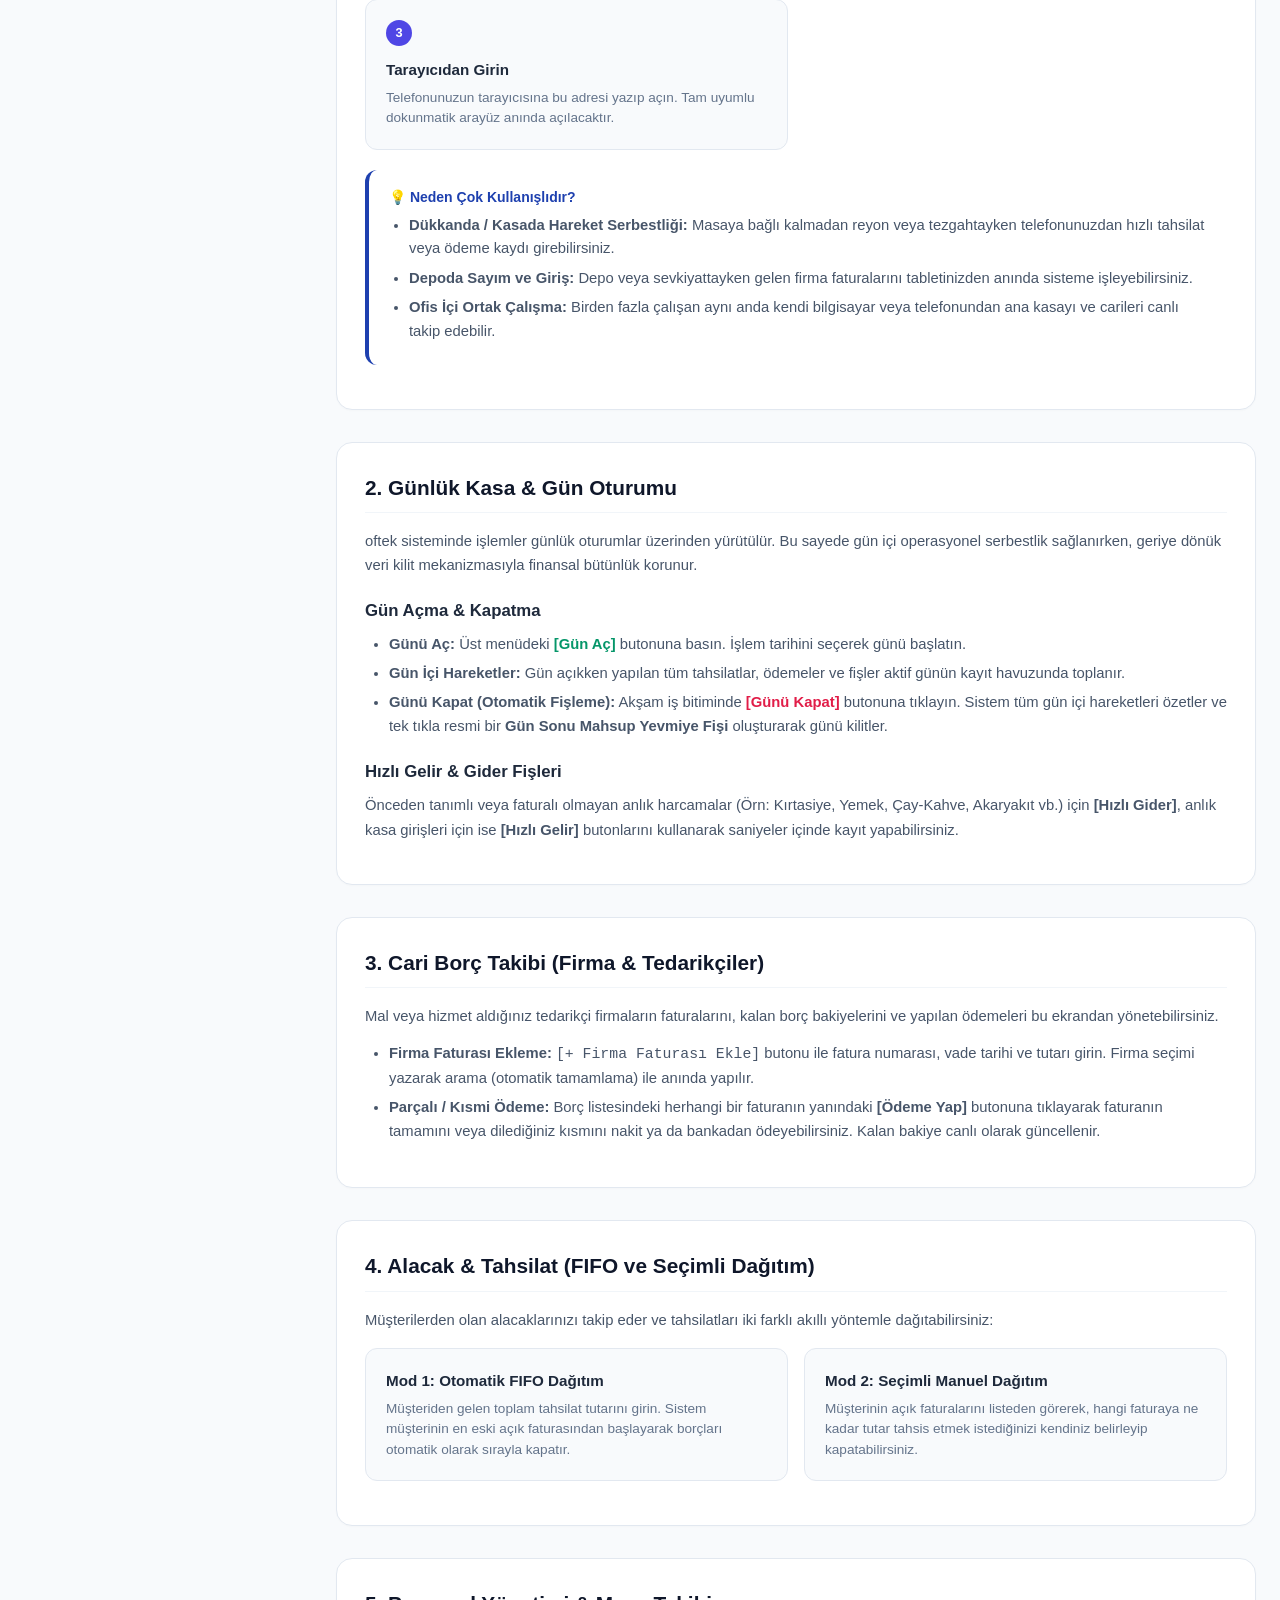
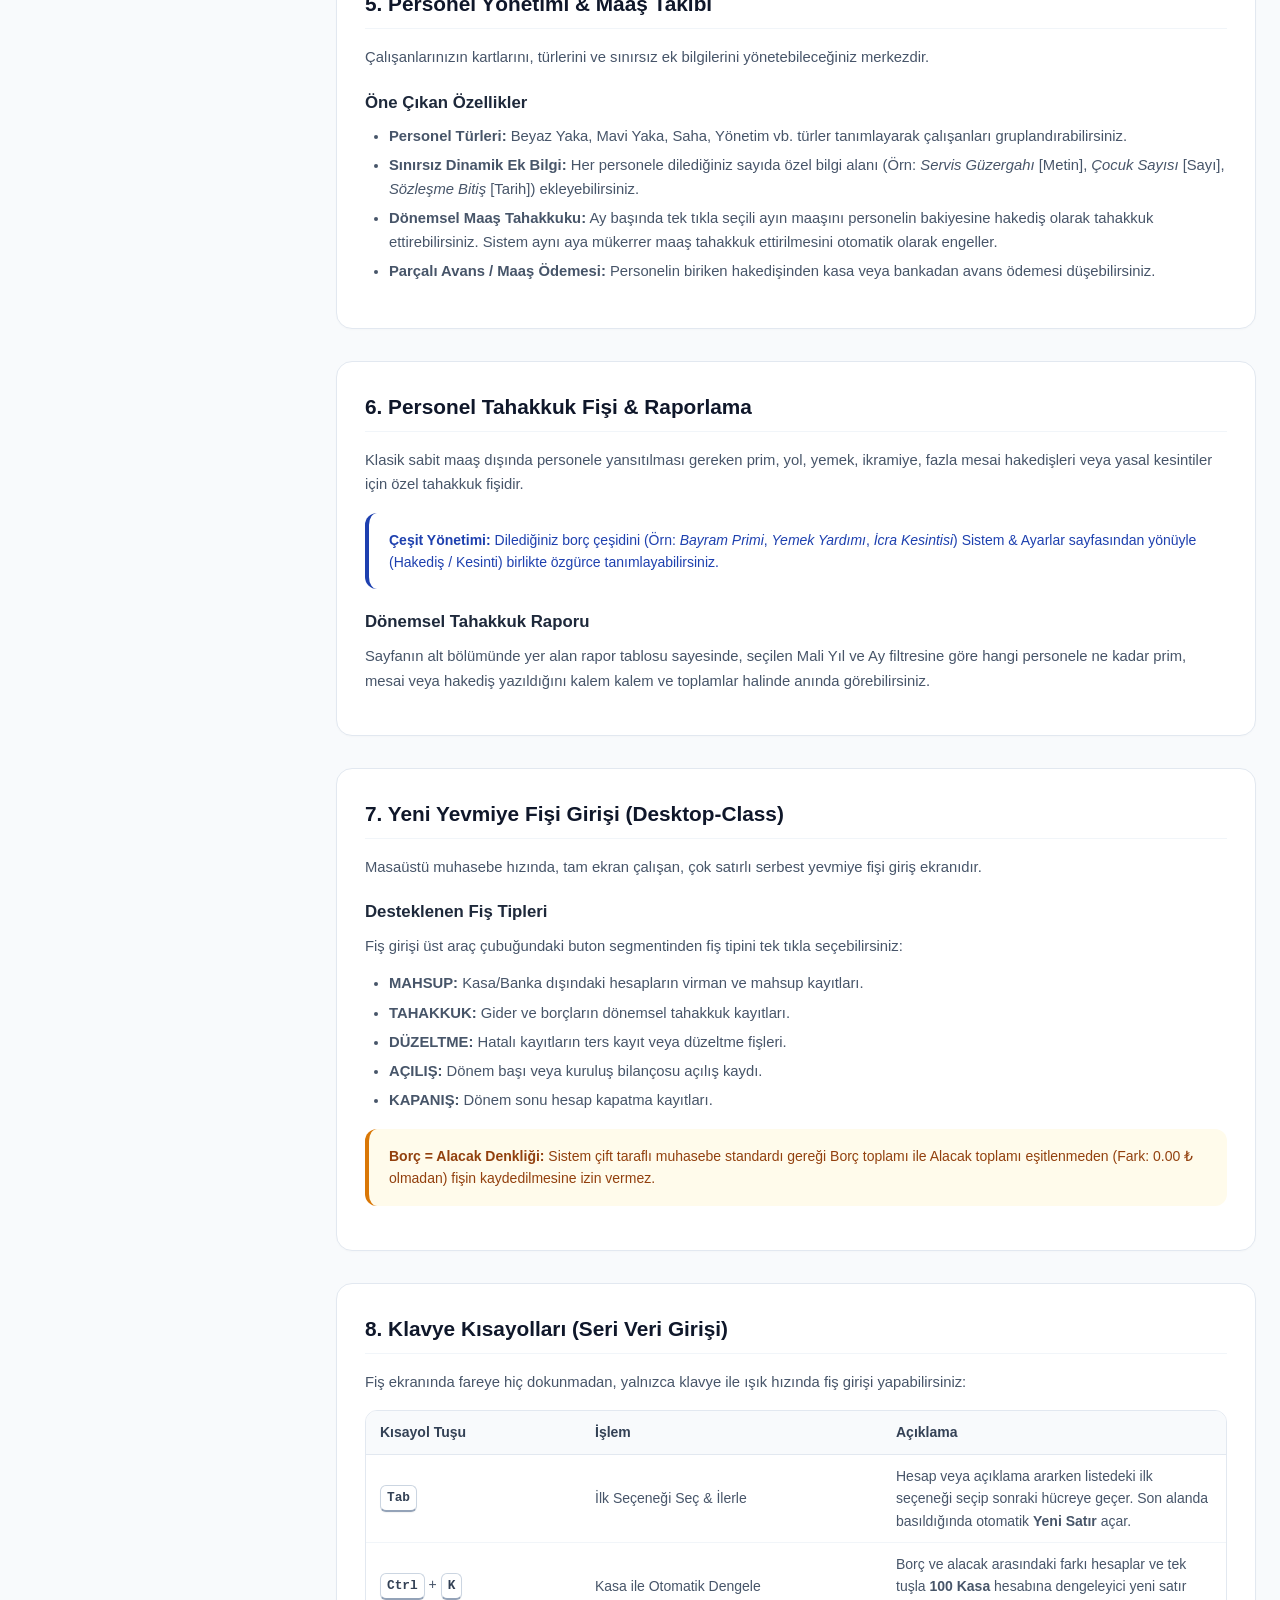
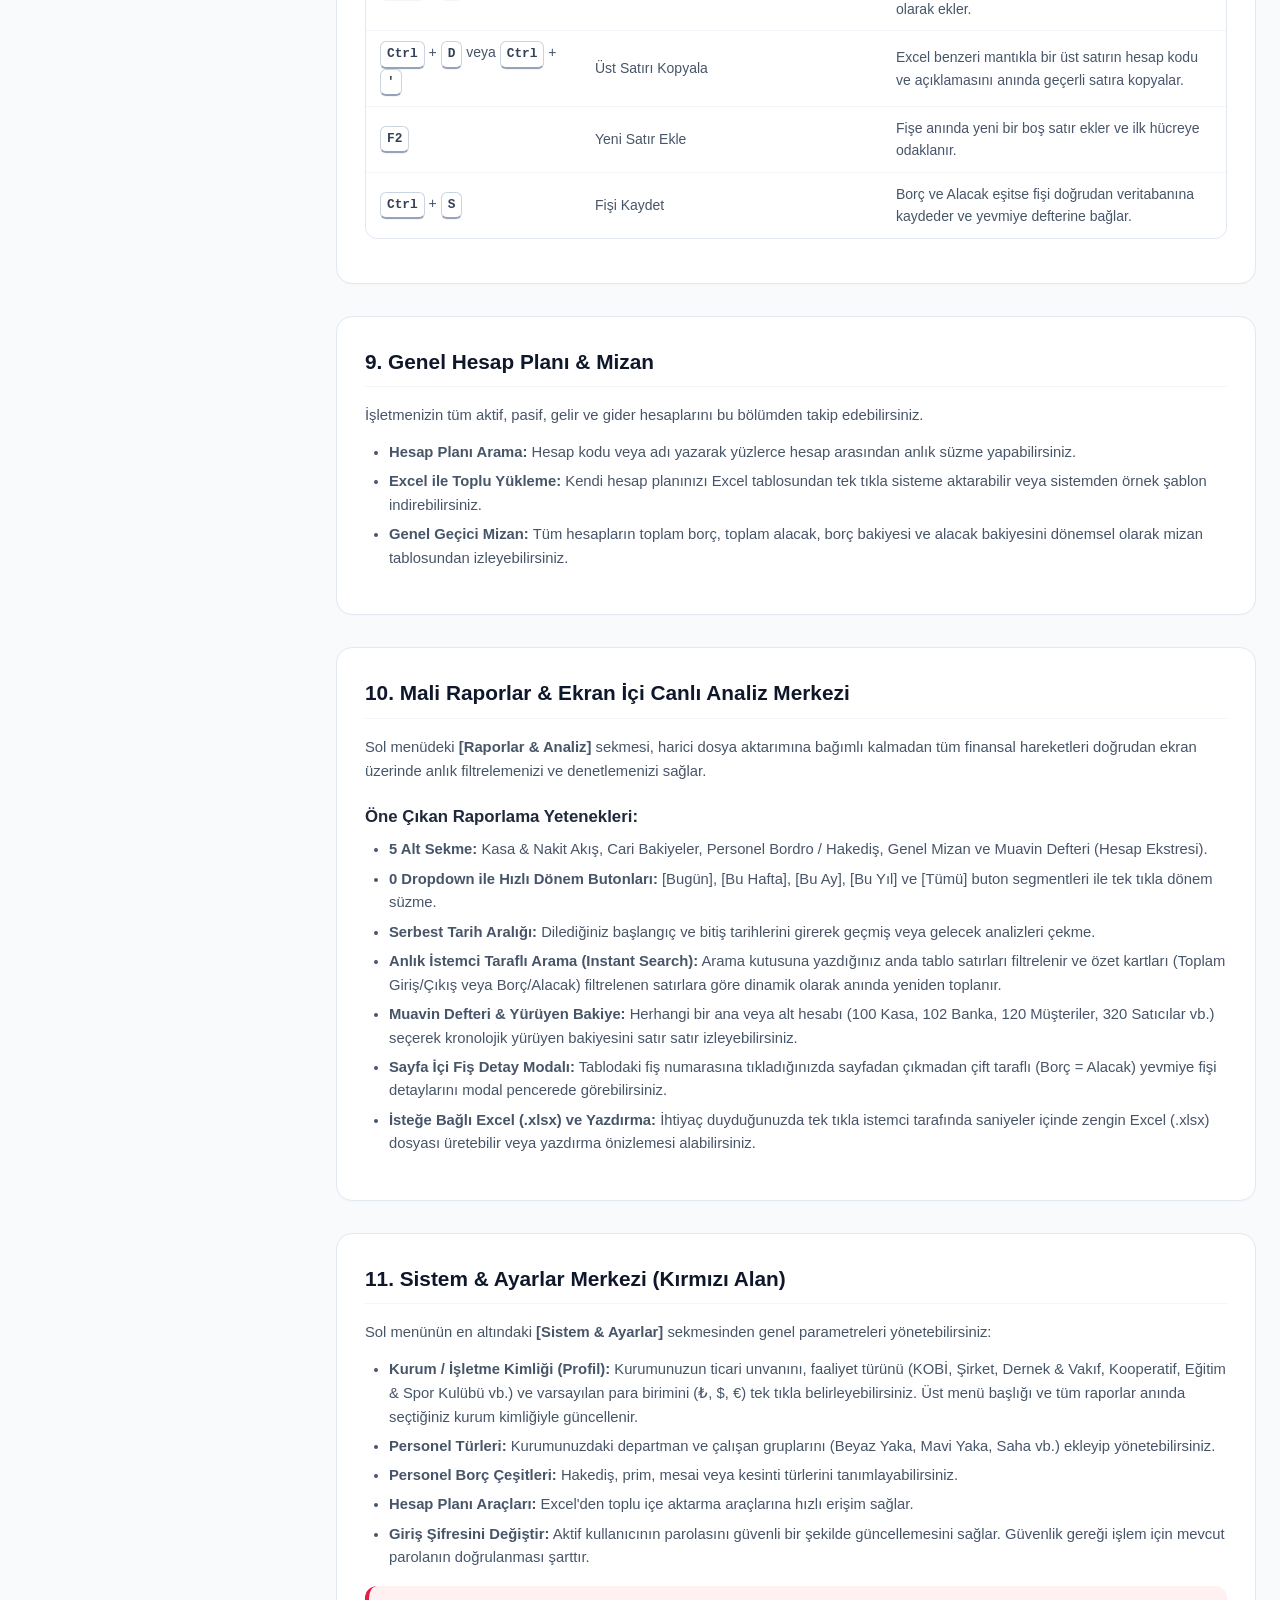
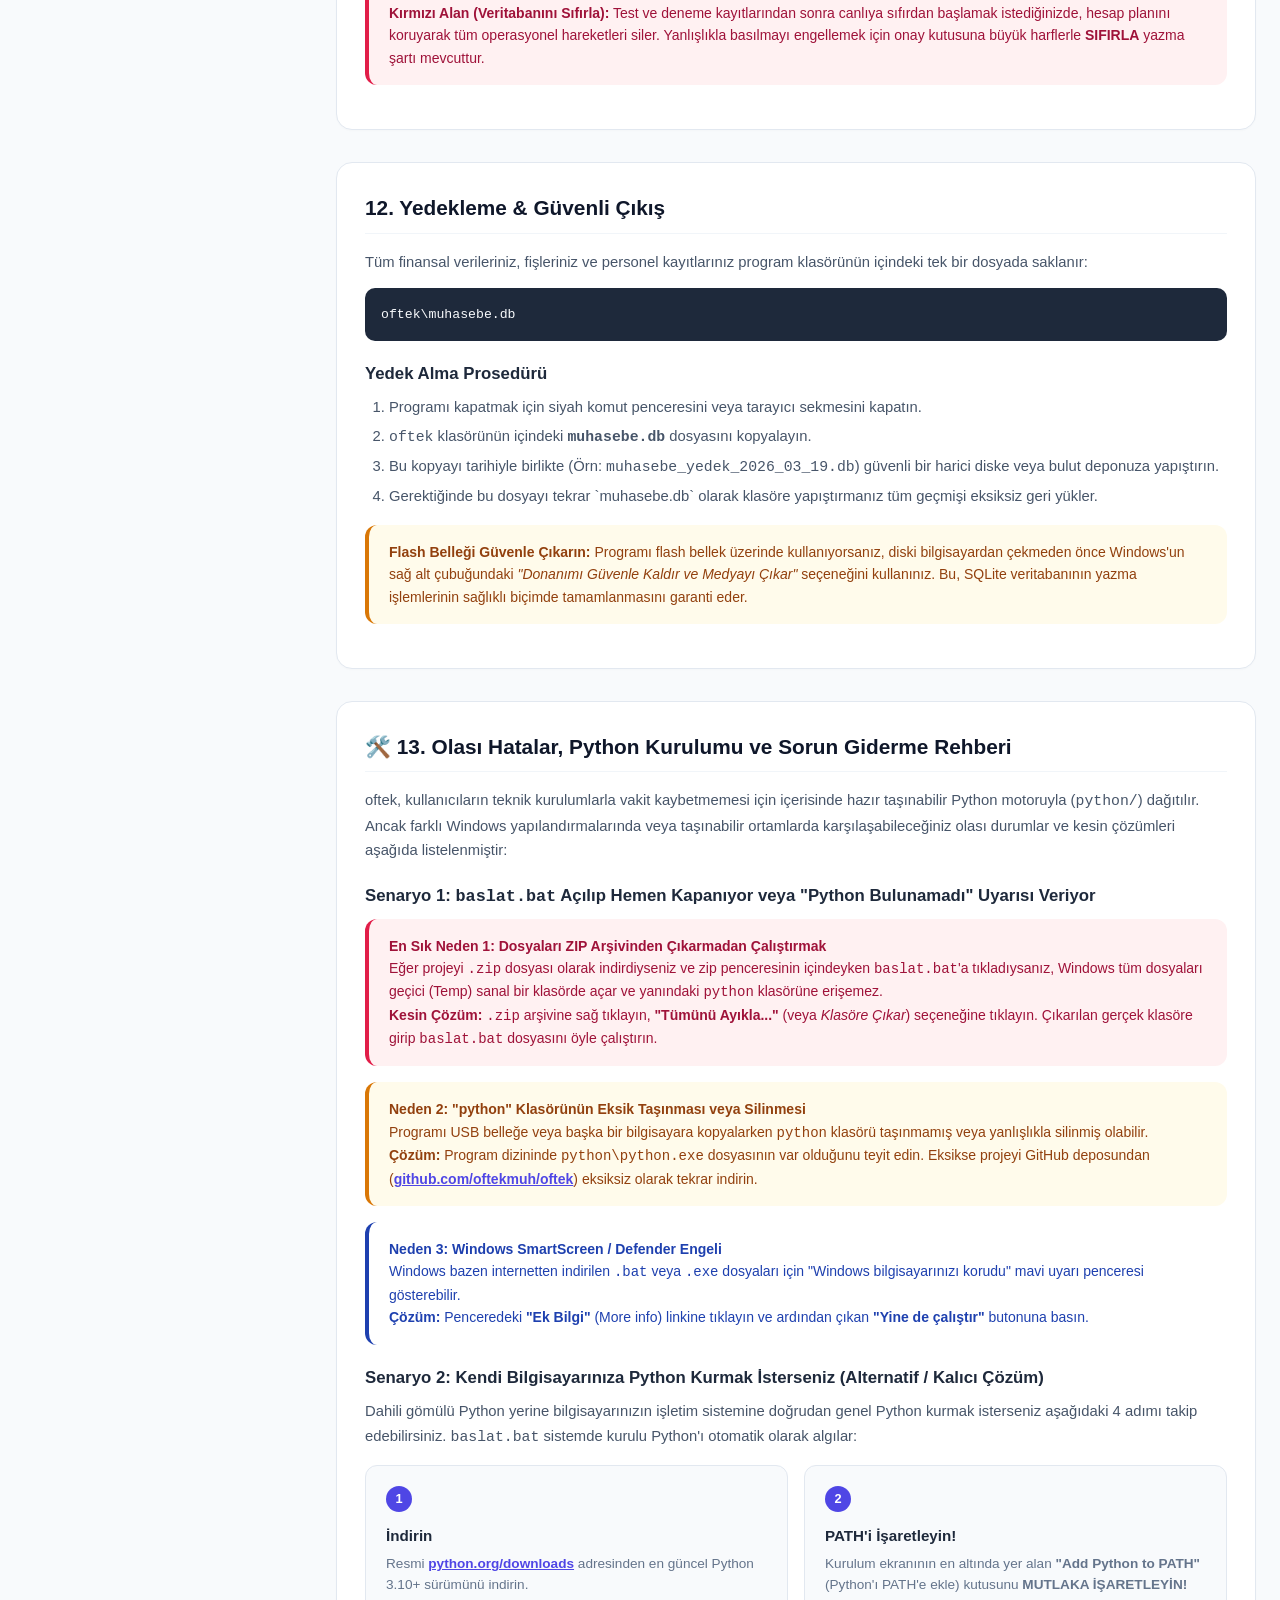
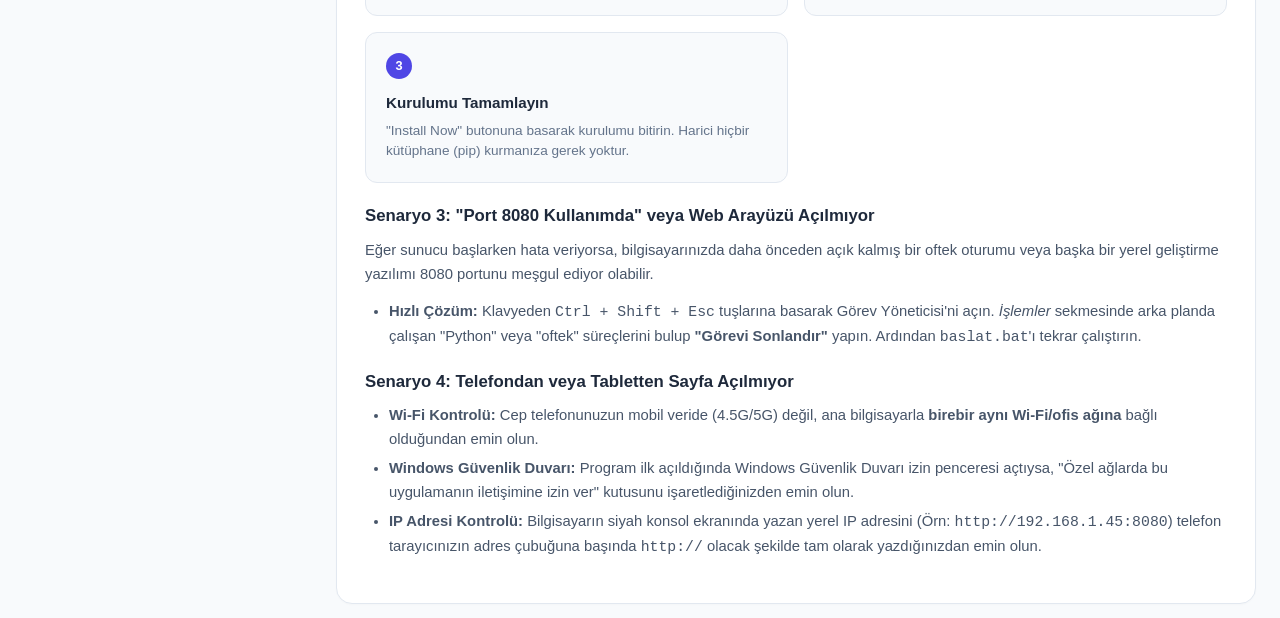
==== commit 97a6db92: "Guvenlik: PBKDF2 kriptografik kimlik dogrulama, giris ekrani ve API guvenlik zirhi eklendi" ====
--- a/kullanim_kilavuzu.html
+++ b/kullanim_kilavuzu.html
@@ -482,6 +482,7 @@
             <h3>İçindekiler</h3>
             <ul>
                 <li><a href="#giris">1. Giriş & Hızlı Başlangıç</a></li>
+                <li><a href="#kimlik-dogrulama">🔐 İlk Kurulum, Giriş & Güvenlik Zırhı</a></li>
                 <li><a href="#mobil-ag">📱 Aynı Ağdan (Telefon/Tablet) Erişim</a></li>
                 <li><a href="#gunluk-kasa">2. Günlük Kasa & Gün Oturumu</a></li>
                 <li><a href="#cari-borclar">3. Cari Borç Takibi (Firma)</a></li>
@@ -568,6 +569,66 @@
                     <div style="font-size: 0.825rem; color: #1e40af; margin-top: 8px;">
                         <em>İpucu: Aynı Wi-Fi ağına bağlı telefon veya tabletinizden bağlanmak için, konsol penceresinde yazan yerel IP adresini (Örn: <code>http://192.168.1.X:8080</code>) kullanabilirsiniz.</em>
                     </div>
+                </div>
+            </section>
+
+            <!-- 🔐 İLK KURULUM, GİRİŞ & GÜVENLİK ZIRHI -->
+            <section id="kimlik-dogrulama" class="card">
+                <h2>🔐 İlk Kurulum, Güvenli Giriş & Ağ Zırhı</h2>
+                <p>
+                    <strong>oftek</strong>, işletmenizin finansal verilerini yerel ağda ve cihazınızda en üst düzeyde korumak amacıyla bankacılık standartlarında kriptografik kimlik doğrulama ve API yetki kalkanı (Auth Guard) ile donatılmıştır.
+                </p>
+
+                <div class="callout callout-info">
+                    <strong>Sıfır Dış Bağımlılık & PBKDF2-HMAC-SHA256:</strong> Şifreleriniz veritabanında asla düz metin (plaintext) olarak saklanmaz. Her kullanıcı için rastgele 16 baytlık tuz (salt) üretilir ve 100.000 iterasyon PBKDF2-HMAC-SHA256 ile kriptografik olarak özetlenir.
+                </div>
+
+                <h3>1. İlk Açılış Kurulum Sihirbazı (Setup)</h3>
+                <p>
+                    Programı ilk kez çalıştırdığınızda sistemde henüz kayıtlı bir kullanıcı bulunmadığı için ekranda otomatik olarak <strong>"İlk Kurulum: Yönetici Hesabı Oluştur"</strong> penceresi açılır.
+                </p>
+                <div class="step-grid">
+                    <div class="step-card">
+                        <div class="step-num">1</div>
+                        <div class="step-title">Kullanıcı Adı Belirleyin</div>
+                        <div class="step-desc">Giriş yaparken kullanacağınız yönetici kullanıcı adını (en az 3 karakter) yazın.</div>
+                    </div>
+                    <div class="step-card">
+                        <div class="step-num">2</div>
+                        <div class="step-title">Güçlü Bir Şifre Girin</div>
+                        <div class="step-desc">Sisteminizi koruyacak güvenli bir parola (en az 6 karakter) belirleyin ve şifre tekrarını yazın.</div>
+                    </div>
+                    <div class="step-card">
+                        <div class="step-num">3</div>
+                        <div class="step-title">Ad & Soyad Ekleyin</div>
+                        <div class="step-desc">Arayüzde ve üst menü rozetinde görüntülenecek adınızı yazıp "Yönetici Hesabını Oluştur ve Giriş Yap" butonuna tıklayın.</div>
+                    </div>
+                </div>
+
+                <h3>2. Güvenli Giriş (Login) & Oturum Yönetimi</h3>
+                <p>
+                    İlk kurulumdan sonraki her açılışta veya oturumu kapattığınızda <strong>Güvenli Giriş</strong> ekranı görüntülenir. Başarılı girişte 64 karakterlik kriptografik oturum anahtarı (Session Token) oluşturulur.
+                </p>
+                <ul>
+                    <li><strong>Üst Menü Rozeti:</strong> Sağ üst köşede giriş yapan kullanıcının adı ve oturum rozeti yer alır.</li>
+                    <li><strong>Tek Tıkla Güvenli Çıkış:</strong> Üst menüdeki <code>[Çıkış]</code> butonuna bastığınızda oturum anahtarı anında hem tarayıcıdan hem de sunucu veritabanından kalıcı olarak silinir.</li>
+                    <li><strong>Şifre Değiştirme:</strong> Şifrenizi değiştirmek istediğinizde sol menüden <strong>[Sistem & Ayarlar]</strong> sekmesine gidip "Giriş Şifresini Değiştir" kartından mevcut şifrenizi doğrulayarak yeni şifrenizi belirleyebilirsiniz.</li>
+                </ul>
+
+                <h3>3. Ağ ve Veritabanı Güvenliği (Sıkça Sorulan Sorular)</h3>
+                <div class="callout callout-success" style="margin-bottom: 0.75rem;">
+                    <strong>🛡️ Yerel ağdaki biri doğrudan <code>muhasebe.db</code> dosyasını tarayıcıdan indirebilir mi?</strong><br>
+                    <strong>HAYIR.</strong> oftek web sunucusu, <code>.db</code>, <code>.sqlite</code>, <code>.py</code>, <code>.bat</code> veya <code>.env</code> gibi hassas dosyalara yapılan tüm doğrudan tarayıcı isteklerini algılar ve anında <strong>403 Forbidden (Erişim Reddedildi)</strong> yanıtıyla engeller.
+                </div>
+
+                <div class="callout callout-success" style="margin-bottom: 0.75rem;">
+                    <strong>🛡️ Arayüz kullanmadan konsol (curl / Postman) ile API'ye sızılabilir mi?</strong><br>
+                    <strong>HAYIR.</strong> Sistemde yer alan <em>Auth Guard</em> zırhı sayesinde, doğrulanmış ve aktif bir oturum token'ı içermeyen hiçbir istek API'den tek bir bayt veri dahi çekemez; sunucu tüm yetkisiz istekleri <strong>401 Unauthorized</strong> koduyla anında geri çevirir.
+                </div>
+
+                <div class="callout callout-success">
+                    <strong>🛡️ SQL Injection ile veritabanına sızılabilir mi?</strong><br>
+                    <strong>HAYIR.</strong> oftek'in veri tabanı katmanındaki tüm SQL sorguları parametreli (<code>?</code>) bağlama yöntemiyle çalışır. Kullanıcı girdisi hiçbir zaman ham metin olarak sorgulara yapıştırılmaz, bu nedenle SQL Injection saldırıları teorik ve pratik olarak imkansızdır.
                 </div>
             </section>
 
@@ -812,6 +873,7 @@
                     <li><strong>Personel Türleri:</strong> Kurumunuzdaki departman ve çalışan gruplarını (Beyaz Yaka, Mavi Yaka, Saha vb.) ekleyip yönetebilirsiniz.</li>
                     <li><strong>Personel Borç Çeşitleri:</strong> Hakediş, prim, mesai veya kesinti türlerini tanımlayabilirsiniz.</li>
                     <li><strong>Hesap Planı Araçları:</strong> Excel'den toplu içe aktarma araçlarına hızlı erişim sağlar.</li>
+                    <li><strong>Giriş Şifresini Değiştir:</strong> Aktif kullanıcının parolasını güvenli bir şekilde güncellemesini sağlar. Güvenlik gereği işlem için mevcut parolanın doğrulanması şarttır.</li>
                 </ul>
 
                 <div class="callout callout-danger">
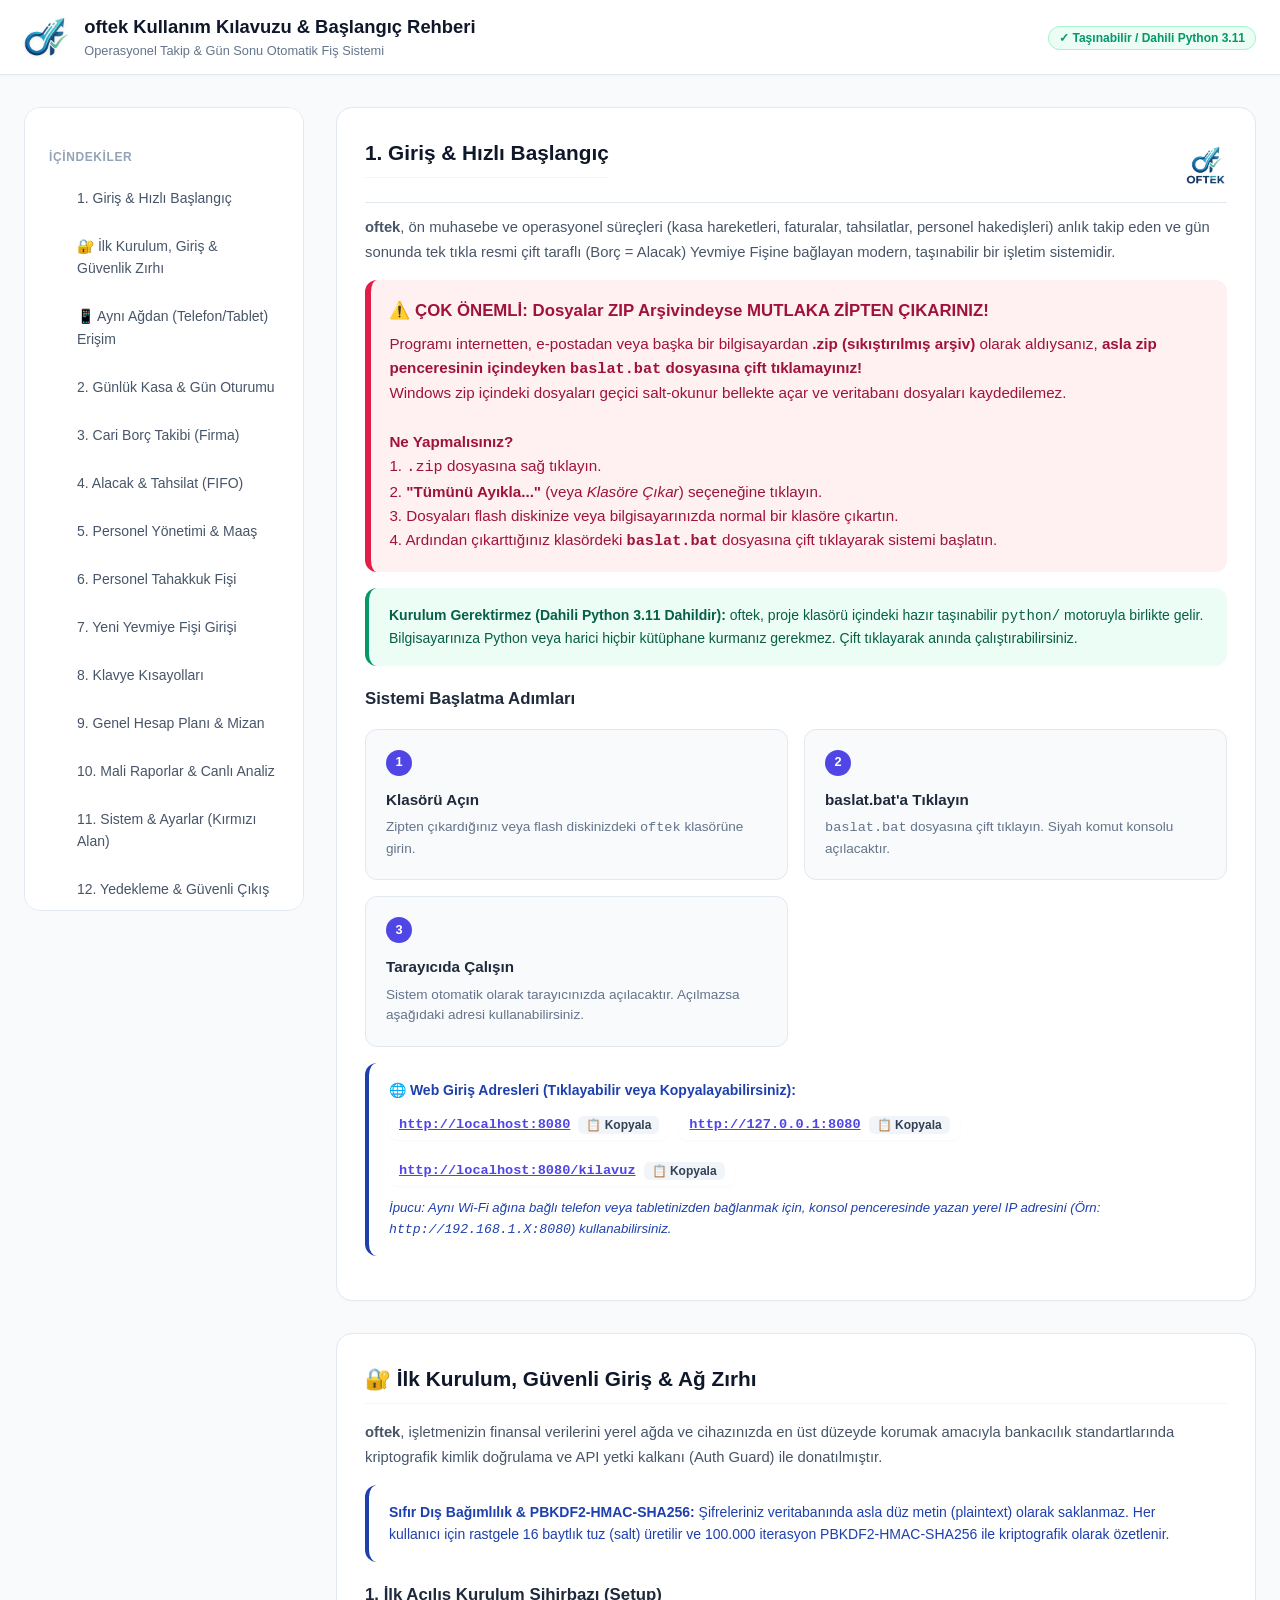
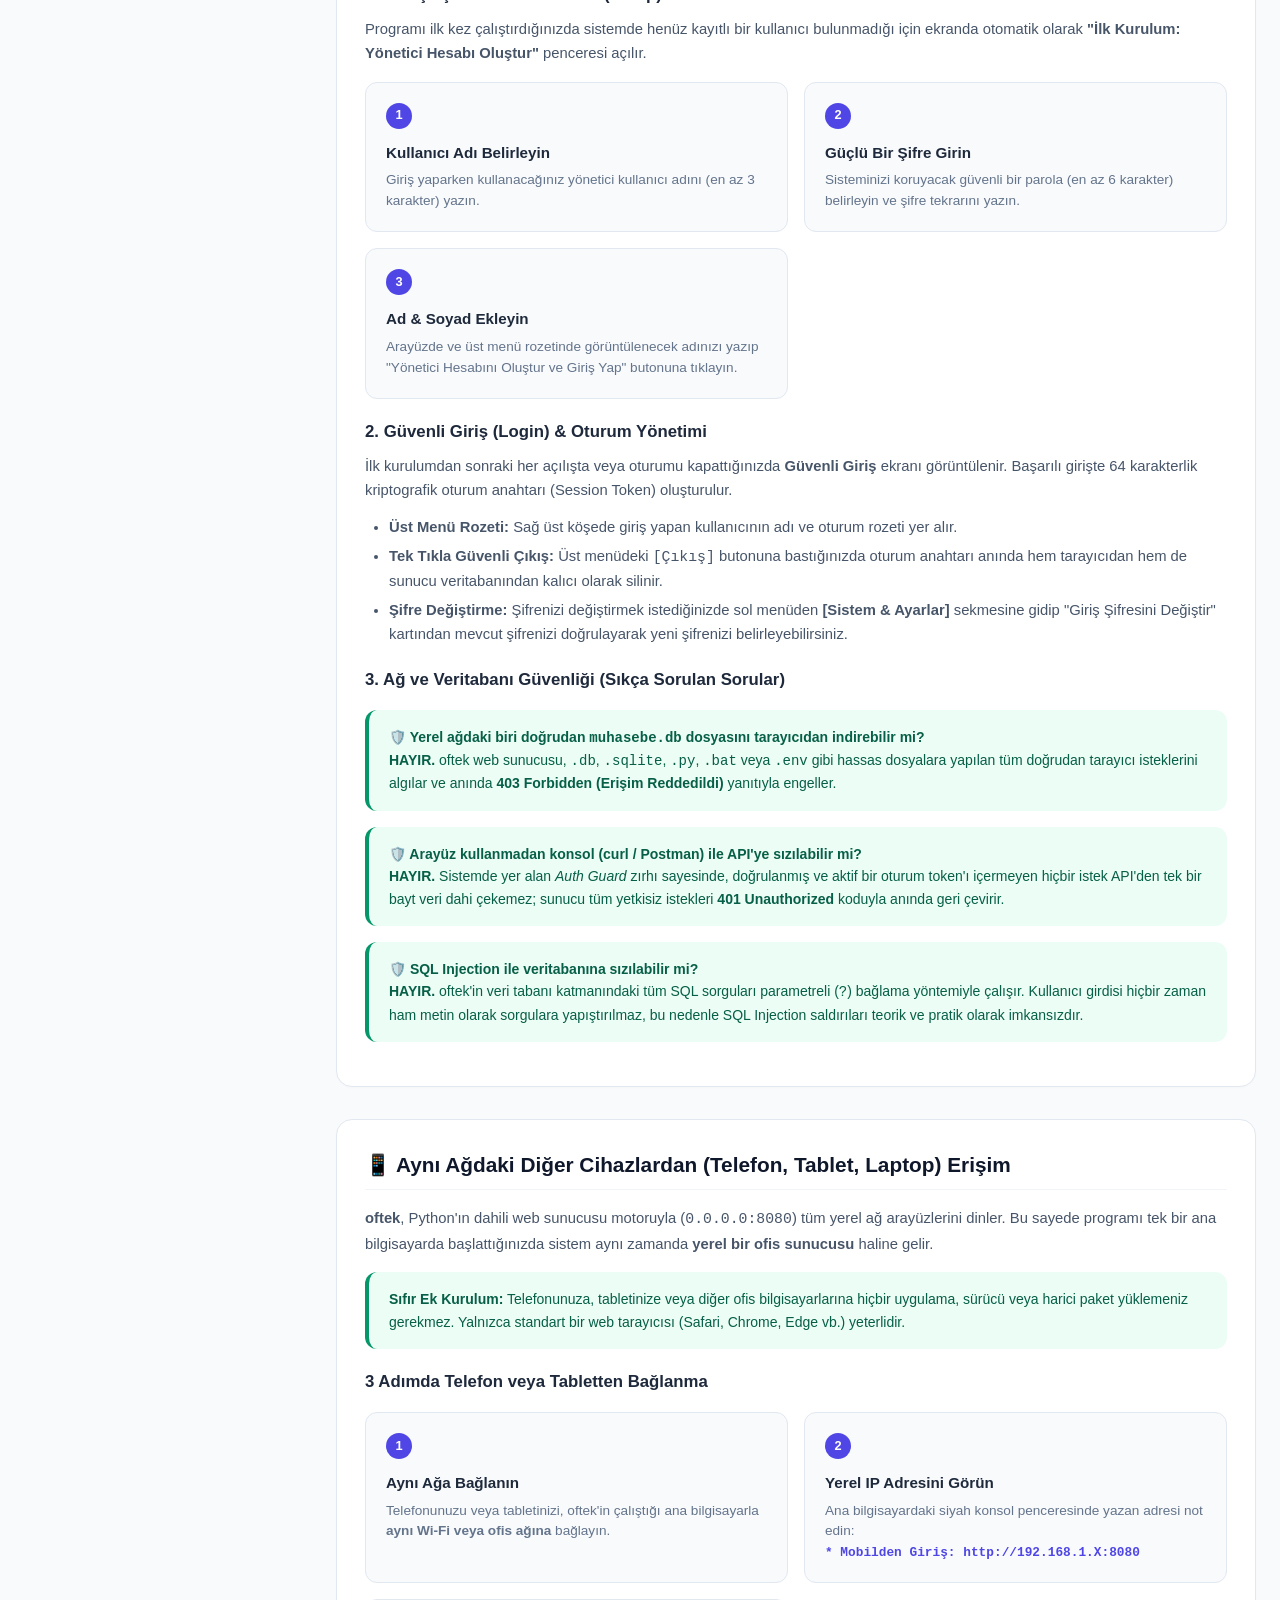
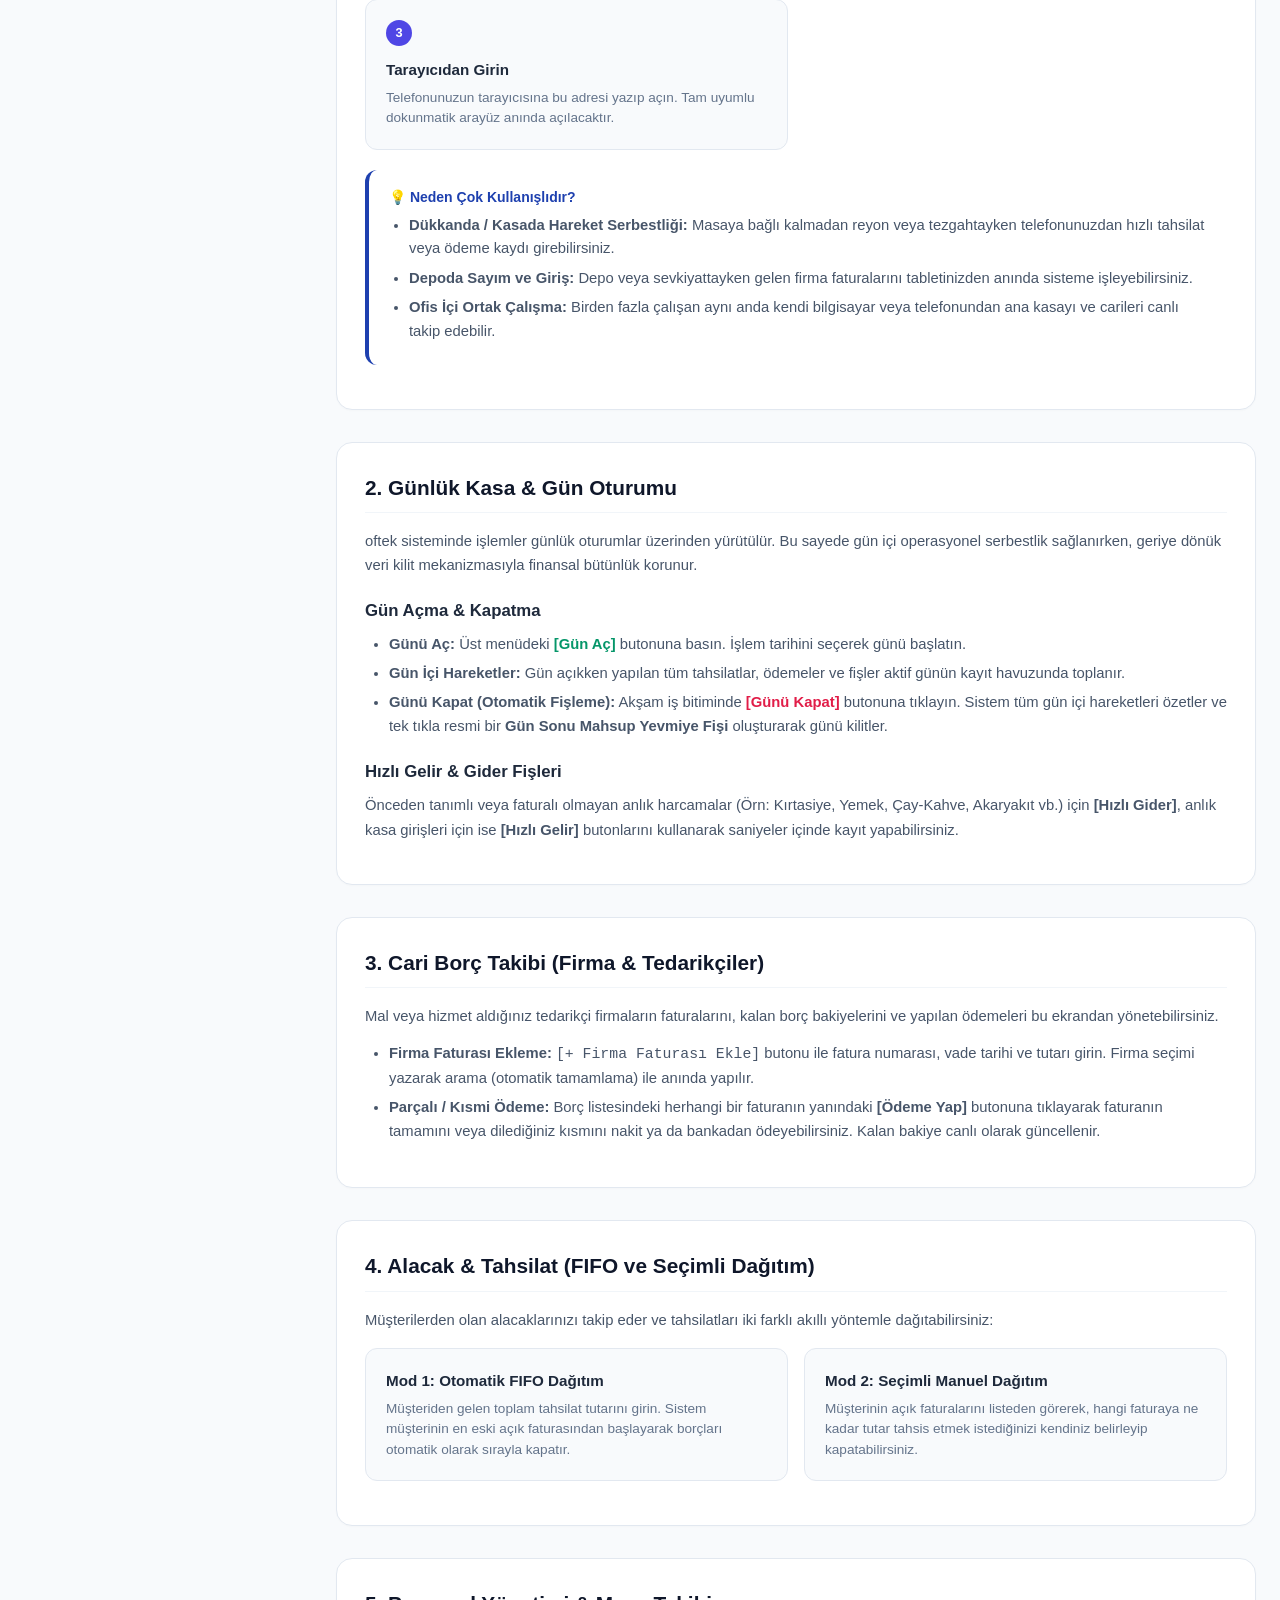
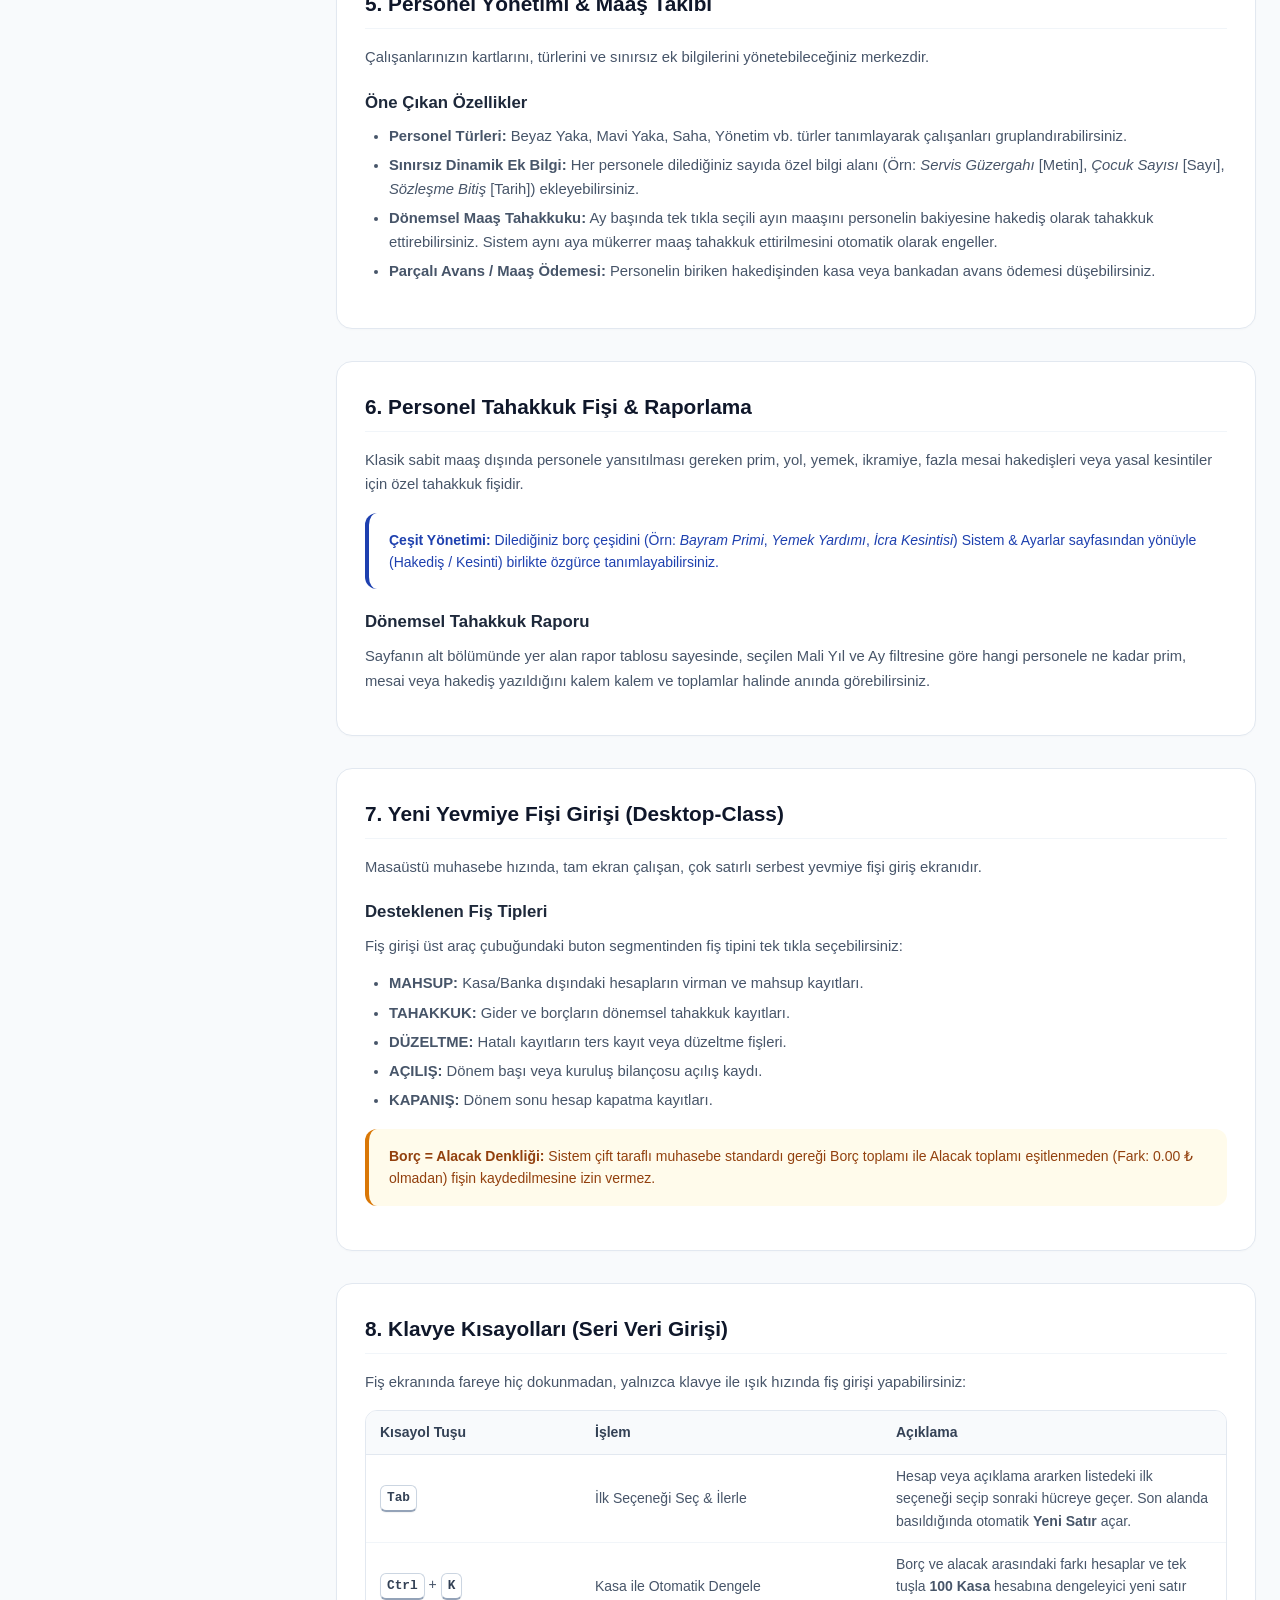
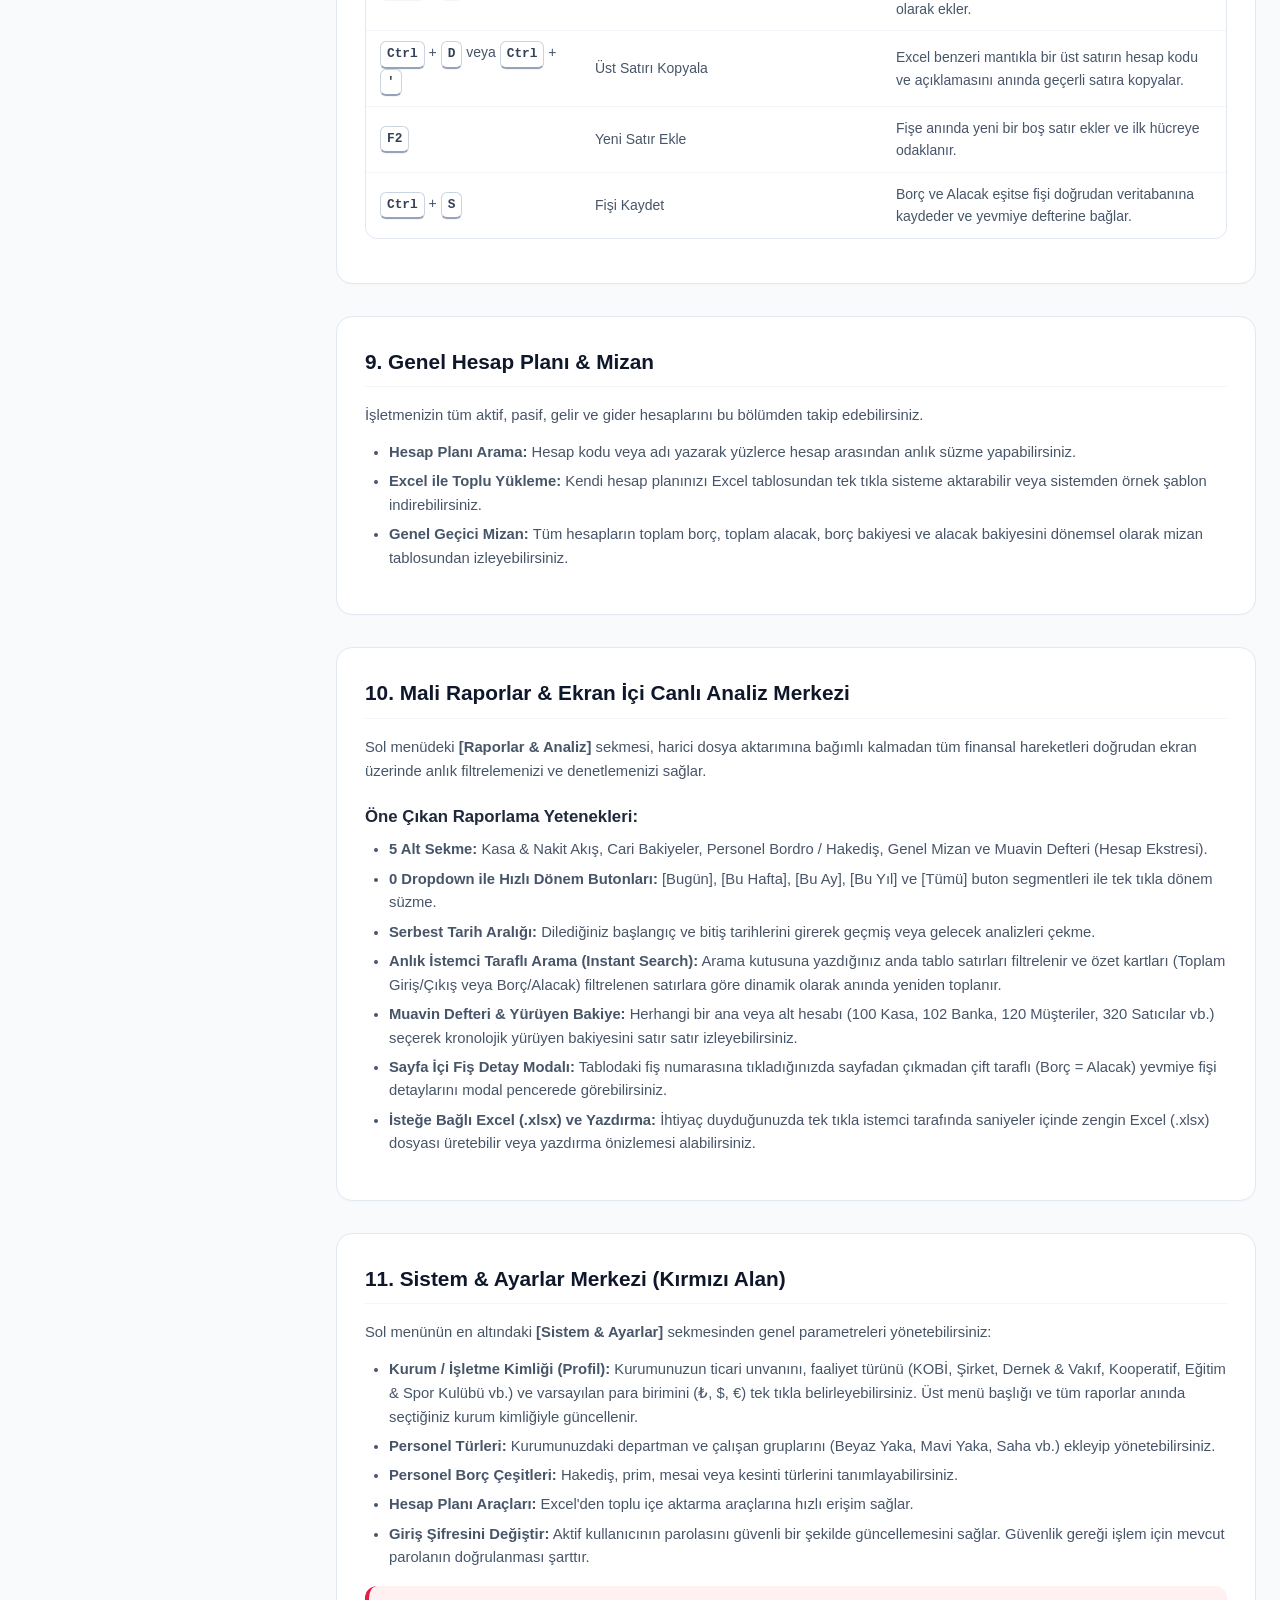
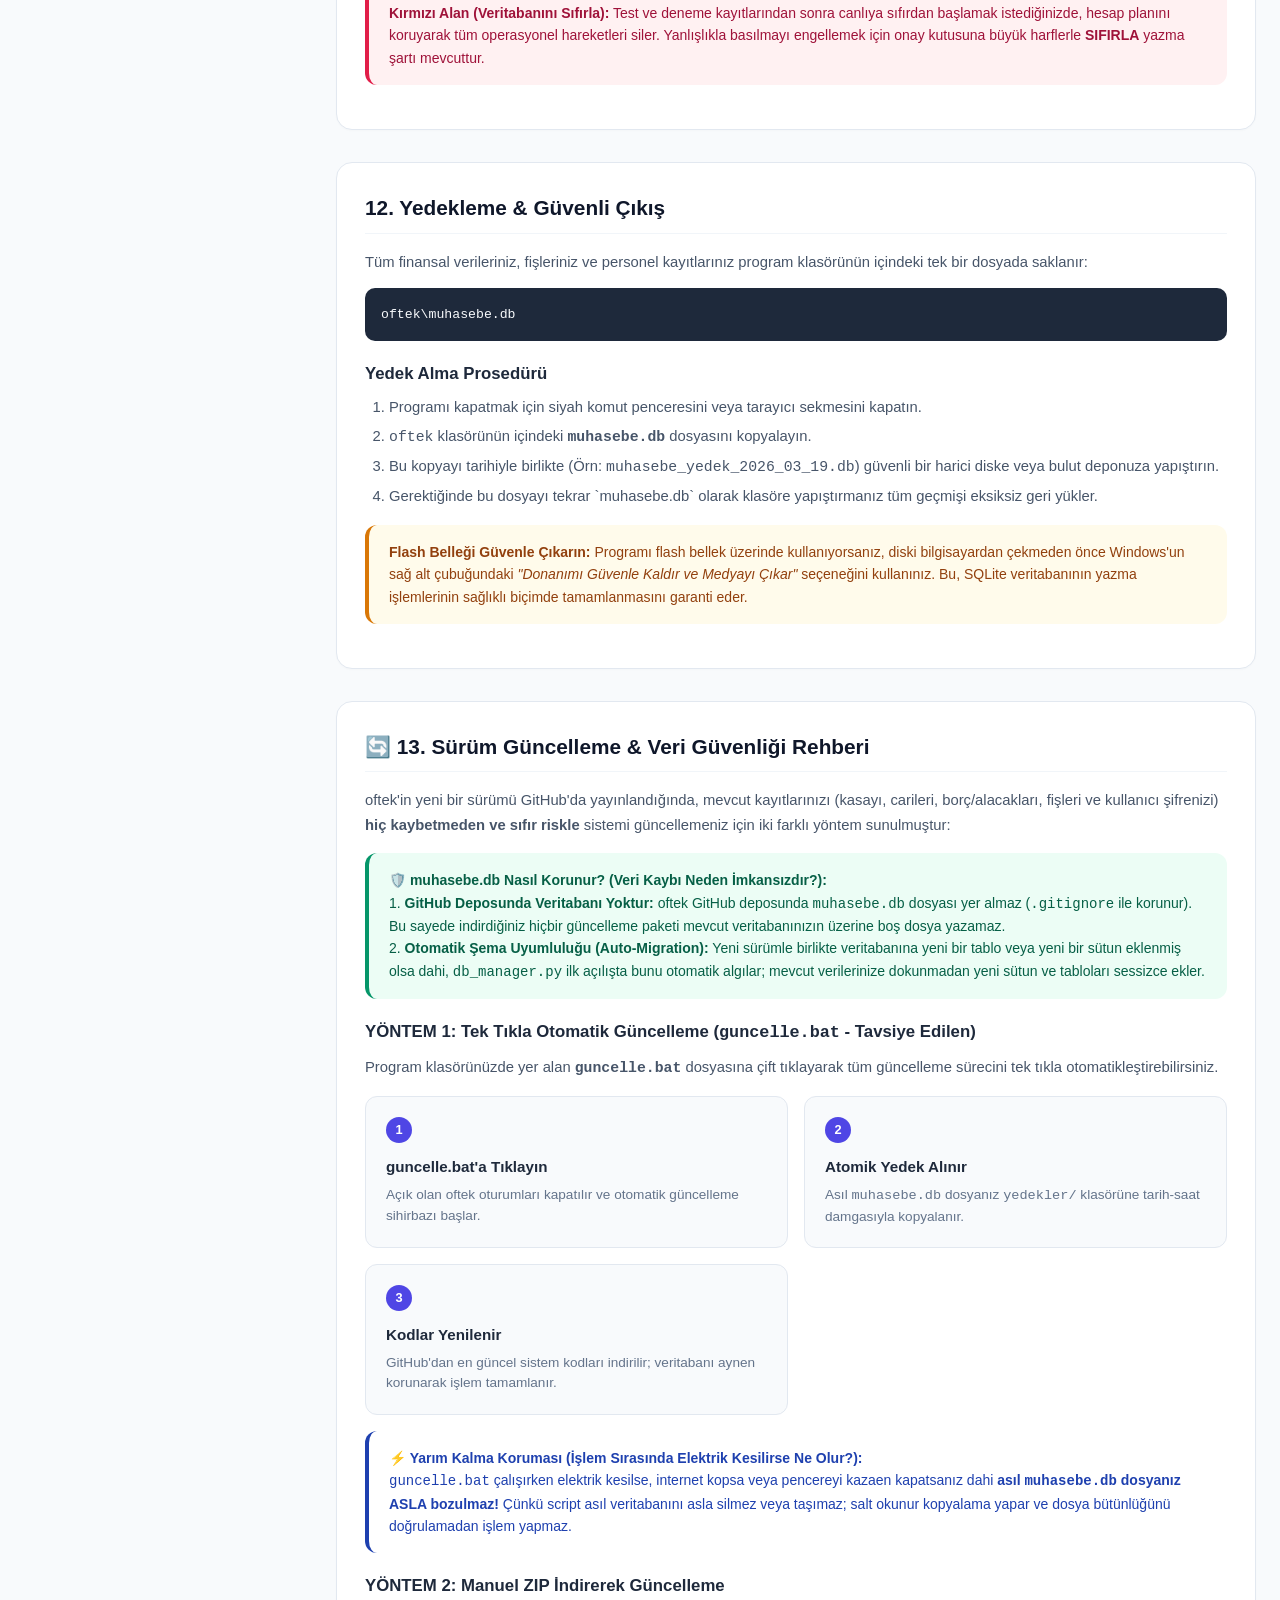
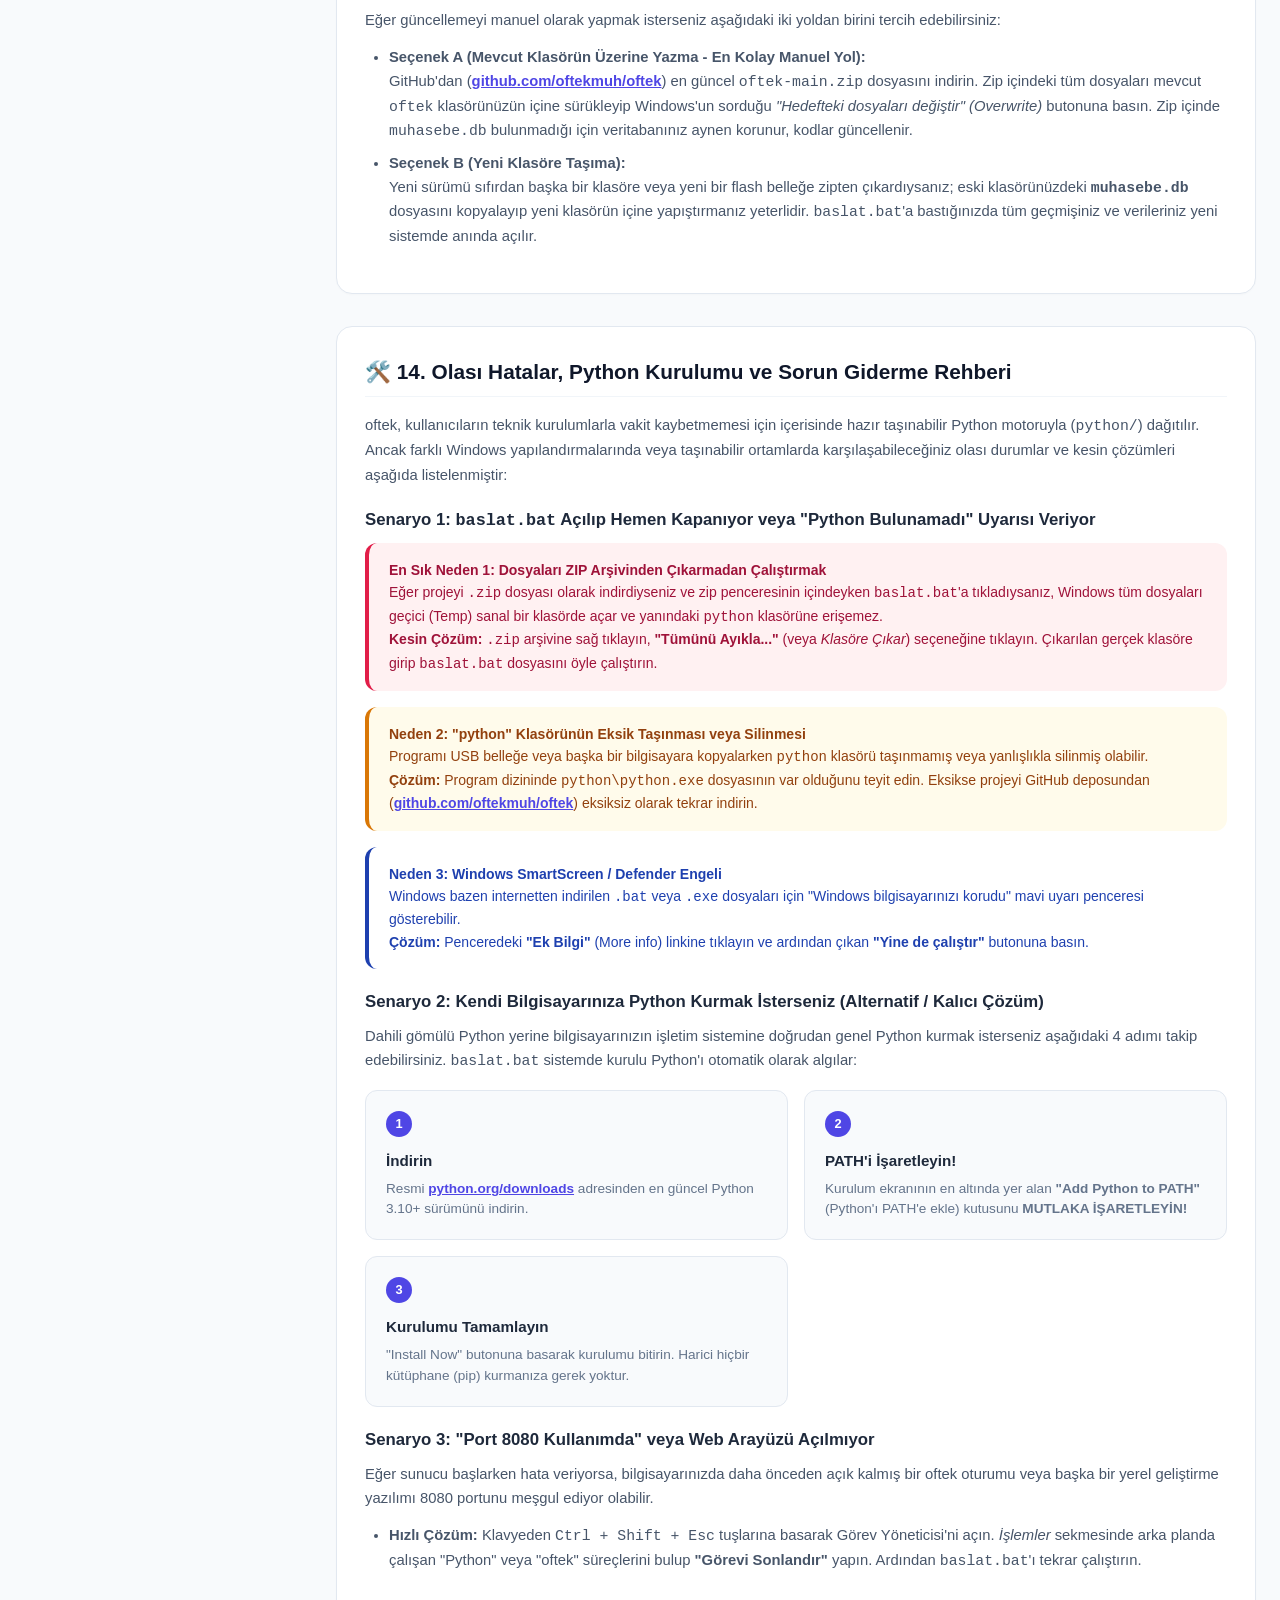
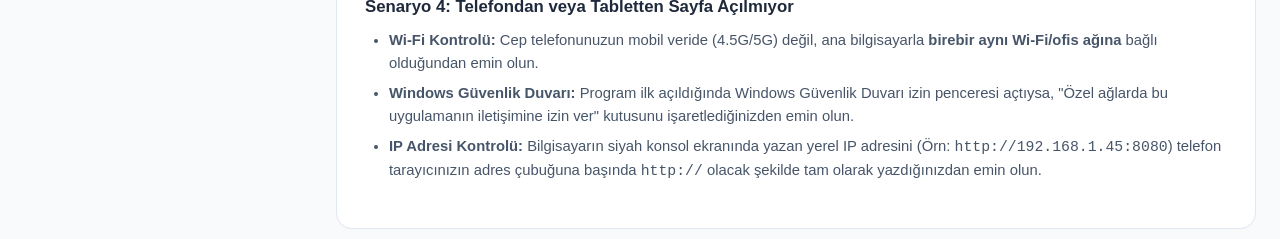
==== commit 52546080: "Ozellik: Atomik veritabani yedeklemeli guncelle.bat ve kullanim kilavuzuna surum guncelleme rehberi " ====
--- a/kullanim_kilavuzu.html
+++ b/kullanim_kilavuzu.html
@@ -495,7 +495,8 @@
                 <li><a href="#raporlar-analiz">10. Mali Raporlar & Canlı Analiz</a></li>
                 <li><a href="#sistem-ayarlar">11. Sistem & Ayarlar (Kırmızı Alan)</a></li>
                 <li><a href="#yedekleme">12. Yedekleme & Güvenli Çıkış</a></li>
-                <li><a href="#hata-cozumleri">13. Olası Hatalar & Sorun Giderme</a></li>
+                <li><a href="#guncelleme">🔄 13. Sürüm Güncelleme & Veri Güvenliği</a></li>
+                <li><a href="#hata-cozumleri">🛠️ 14. Olası Hatalar & Sorun Giderme</a></li>
             </ul>
         </aside>
 
@@ -903,9 +904,65 @@
                 </div>
             </section>
 
-            <!-- 13. OLASI HATALAR & SORUN GİDERME REHBERİ -->
+            <!-- 13. SÜRÜM GÜNCELLEME & VERİ GÜVENLİĞİ REHBERİ -->
+            <section id="guncelleme" class="card">
+                <h2>🔄 13. Sürüm Güncelleme & Veri Güvenliği Rehberi</h2>
+                <p>
+                    oftek'in yeni bir sürümü GitHub'da yayınlandığında, mevcut kayıtlarınızı (kasayı, carileri, borç/alacakları, fişleri ve kullanıcı şifrenizi) <strong>hiç kaybetmeden ve sıfır riskle</strong> sistemi güncellemeniz için iki farklı yöntem sunulmuştur:
+                </p>
+
+                <div class="callout callout-success">
+                    <strong>🛡️ muhasebe.db Nasıl Korunur? (Veri Kaybı Neden İmkansızdır?):</strong><br>
+                    1. <strong>GitHub Deposunda Veritabanı Yoktur:</strong> oftek GitHub deposunda <code>muhasebe.db</code> dosyası yer almaz (<code>.gitignore</code> ile korunur). Bu sayede indirdiğiniz hiçbir güncelleme paketi mevcut veritabanınızın üzerine boş dosya yazamaz.<br>
+                    2. <strong>Otomatik Şema Uyumluluğu (Auto-Migration):</strong> Yeni sürümle birlikte veritabanına yeni bir tablo veya yeni bir sütun eklenmiş olsa dahi, <code>db_manager.py</code> ilk açılışta bunu otomatik algılar; mevcut verilerinize dokunmadan yeni sütun ve tabloları sessizce ekler.
+                </div>
+
+                <h3>YÖNTEM 1: Tek Tıkla Otomatik Güncelleme (<code>guncelle.bat</code> - Tavsiye Edilen)</h3>
+                <p>
+                    Program klasörünüzde yer alan <strong><code>guncelle.bat</code></strong> dosyasına çift tıklayarak tüm güncelleme sürecini tek tıkla otomatikleştirebilirsiniz.
+                </p>
+                <div class="step-grid">
+                    <div class="step-card">
+                        <div class="step-num">1</div>
+                        <div class="step-title">guncelle.bat'a Tıklayın</div>
+                        <div class="step-desc">Açık olan oftek oturumları kapatılır ve otomatik güncelleme sihirbazı başlar.</div>
+                    </div>
+                    <div class="step-card">
+                        <div class="step-num">2</div>
+                        <div class="step-title">Atomik Yedek Alınır</div>
+                        <div class="step-desc">Asıl <code>muhasebe.db</code> dosyanız <code>yedekler/</code> klasörüne tarih-saat damgasıyla kopyalanır.</div>
+                    </div>
+                    <div class="step-card">
+                        <div class="step-num">3</div>
+                        <div class="step-title">Kodlar Yenilenir</div>
+                        <div class="step-desc">GitHub'dan en güncel sistem kodları indirilir; veritabanı aynen korunarak işlem tamamlanır.</div>
+                    </div>
+                </div>
+
+                <div class="callout callout-info">
+                    <strong>⚡ Yarım Kalma Koruması (İşlem Sırasında Elektrik Kesilirse Ne Olur?):</strong><br>
+                    <code>guncelle.bat</code> çalışırken elektrik kesilse, internet kopsa veya pencereyi kazaen kapatsanız dahi <strong>asıl <code>muhasebe.db</code> dosyanız ASLA bozulmaz!</strong> Çünkü script asıl veritabanını asla silmez veya taşımaz; salt okunur kopyalama yapar ve dosya bütünlüğünü doğrulamadan işlem yapmaz.
+                </div>
+
+                <h3>YÖNTEM 2: Manuel ZIP İndirerek Güncelleme</h3>
+                <p>
+                    Eğer güncellemeyi manuel olarak yapmak isterseniz aşağıdaki iki yoldan birini tercih edebilirsiniz:
+                </p>
+                <ul>
+                    <li>
+                        <strong>Seçenek A (Mevcut Klasörün Üzerine Yazma - En Kolay Manuel Yol):</strong><br>
+                        GitHub'dan (<a href="https://github.com/oftekmuh/oftek" target="_blank" style="color:var(--primary); font-weight:bold;">github.com/oftekmuh/oftek</a>) en güncel <code>oftek-main.zip</code> dosyasını indirin. Zip içindeki tüm dosyaları mevcut <code>oftek</code> klasörünüzün içine sürükleyip Windows'un sorduğu <em>"Hedefteki dosyaları değiştir" (Overwrite)</em> butonuna basın. Zip içinde <code>muhasebe.db</code> bulunmadığı için veritabanınız aynen korunur, kodlar güncellenir.
+                    </li>
+                    <li style="margin-top: 0.5rem;">
+                        <strong>Seçenek B (Yeni Klasöre Taşıma):</strong><br>
+                        Yeni sürümü sıfırdan başka bir klasöre veya yeni bir flash belleğe zipten çıkardıysanız; eski klasörünüzdeki <strong><code>muhasebe.db</code></strong> dosyasını kopyalayıp yeni klasörün içine yapıştırmanız yeterlidir. <code>baslat.bat</code>'a bastığınızda tüm geçmişiniz ve verileriniz yeni sistemde anında açılır.
+                    </li>
+                </ul>
+            </section>
+
+            <!-- 14. OLASI HATALAR & SORUN GİDERME REHBERİ -->
             <section id="hata-cozumleri" class="card">
-                <h2>🛠️ 13. Olası Hatalar, Python Kurulumu ve Sorun Giderme Rehberi</h2>
+                <h2>🛠️ 14. Olası Hatalar, Python Kurulumu ve Sorun Giderme Rehberi</h2>
                 <p>
                     oftek, kullanıcıların teknik kurulumlarla vakit kaybetmemesi için içerisinde hazır taşınabilir Python motoruyla (<code>python/</code>) dağıtılır. Ancak farklı Windows yapılandırmalarında veya taşınabilir ortamlarda karşılaşabileceğiniz olası durumlar ve kesin çözümleri aşağıda listelenmiştir:
                 </p>
